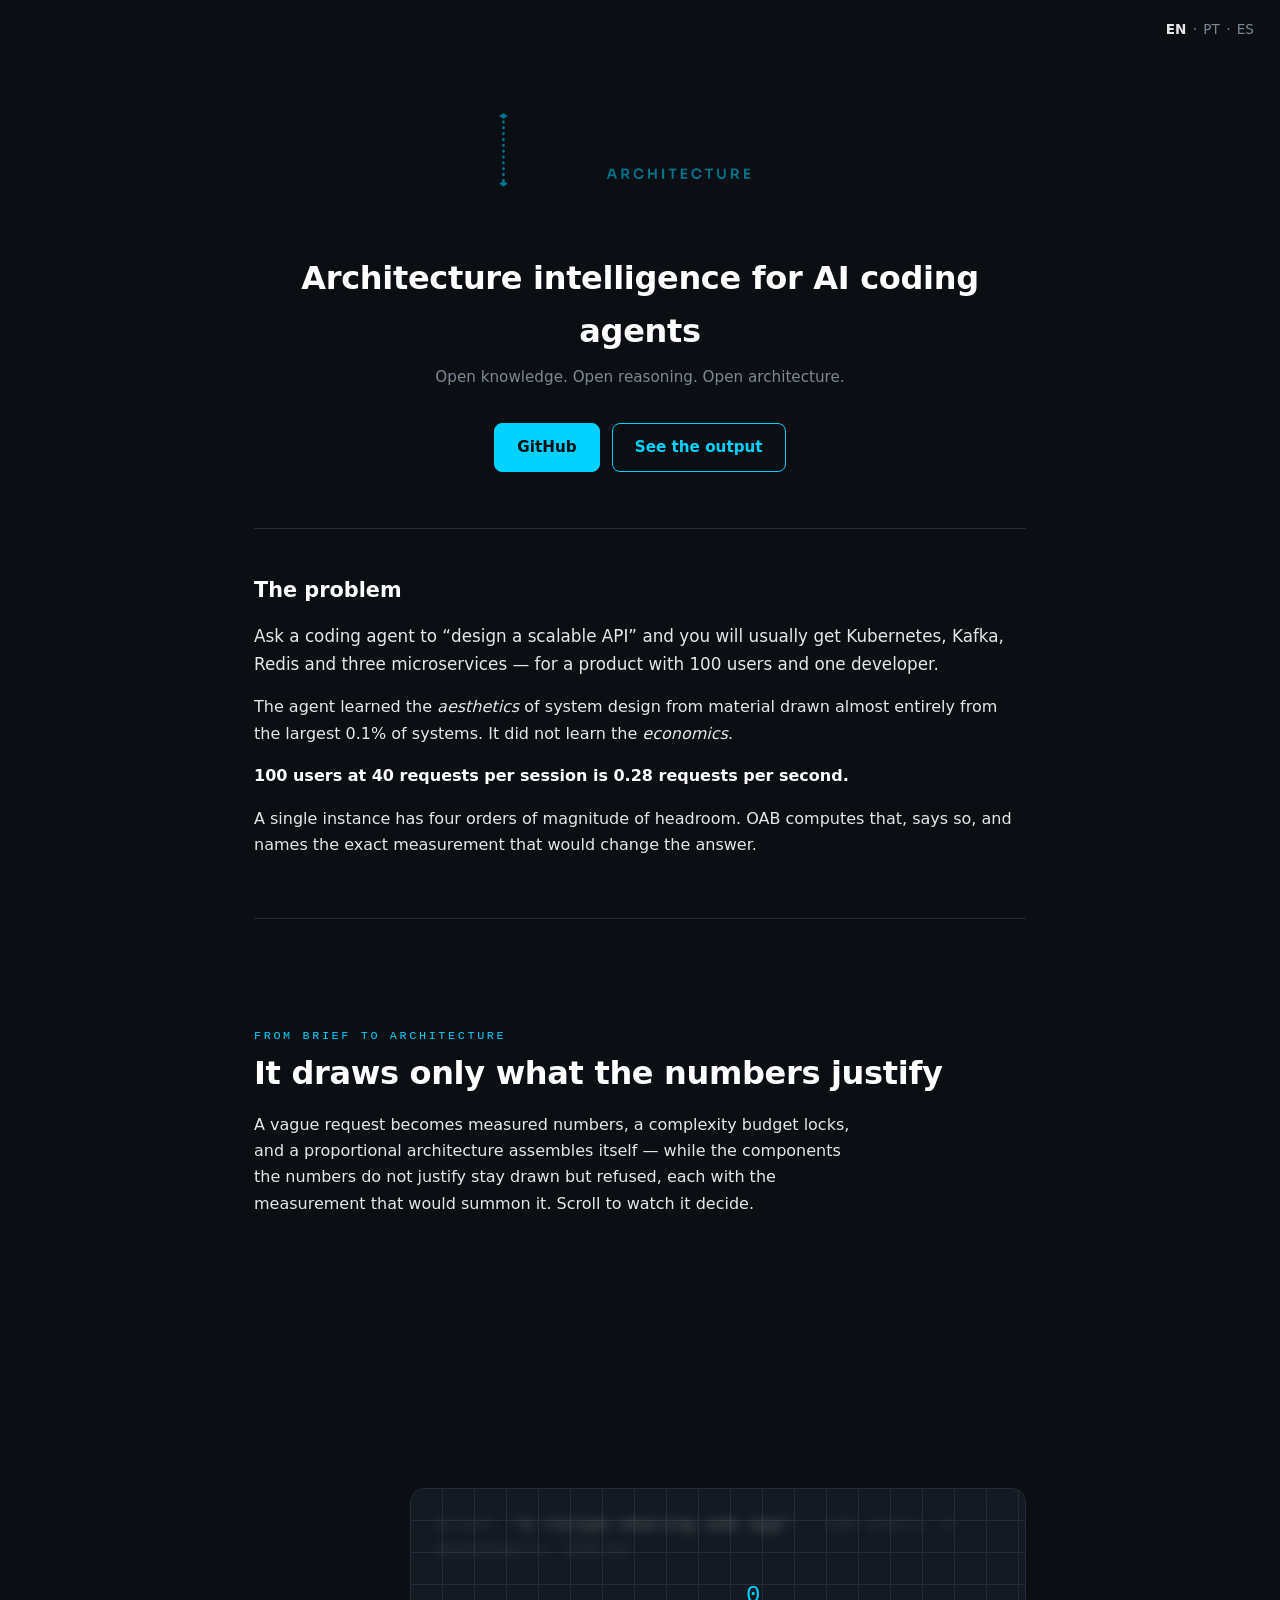
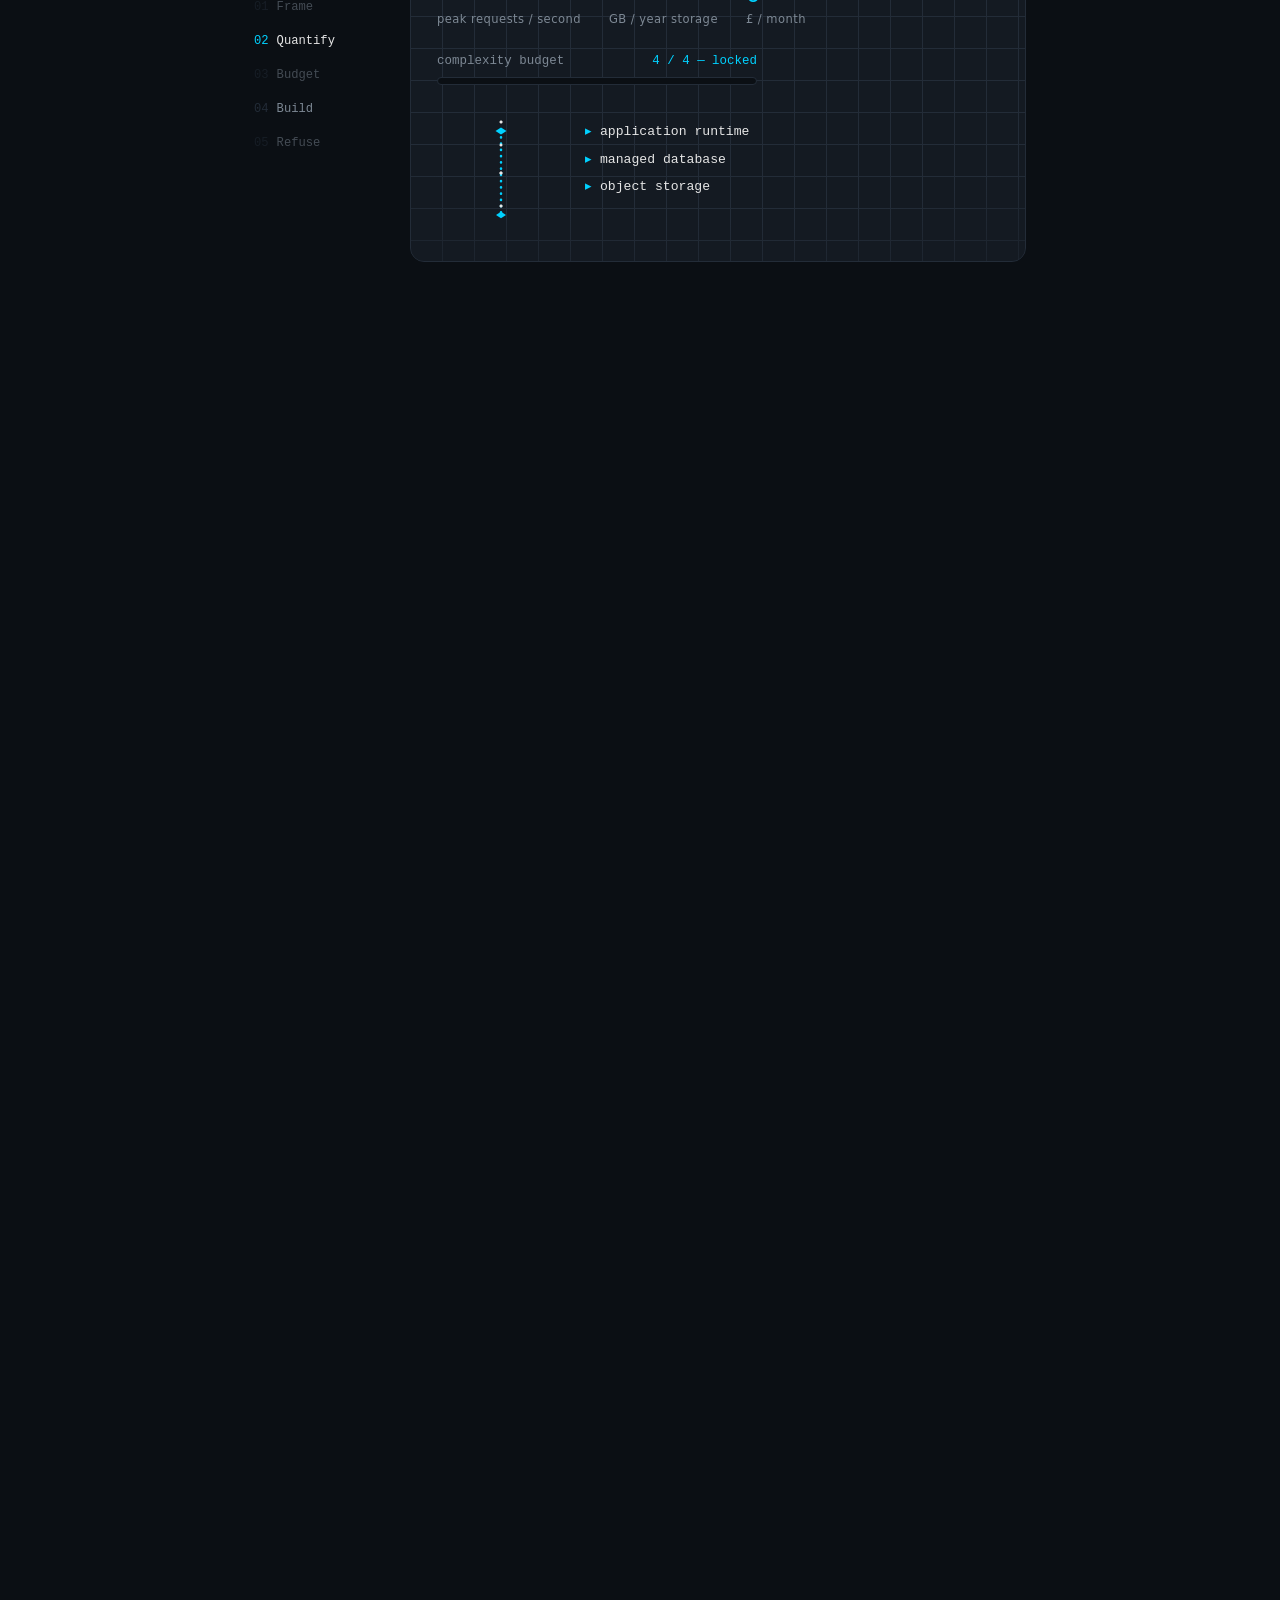
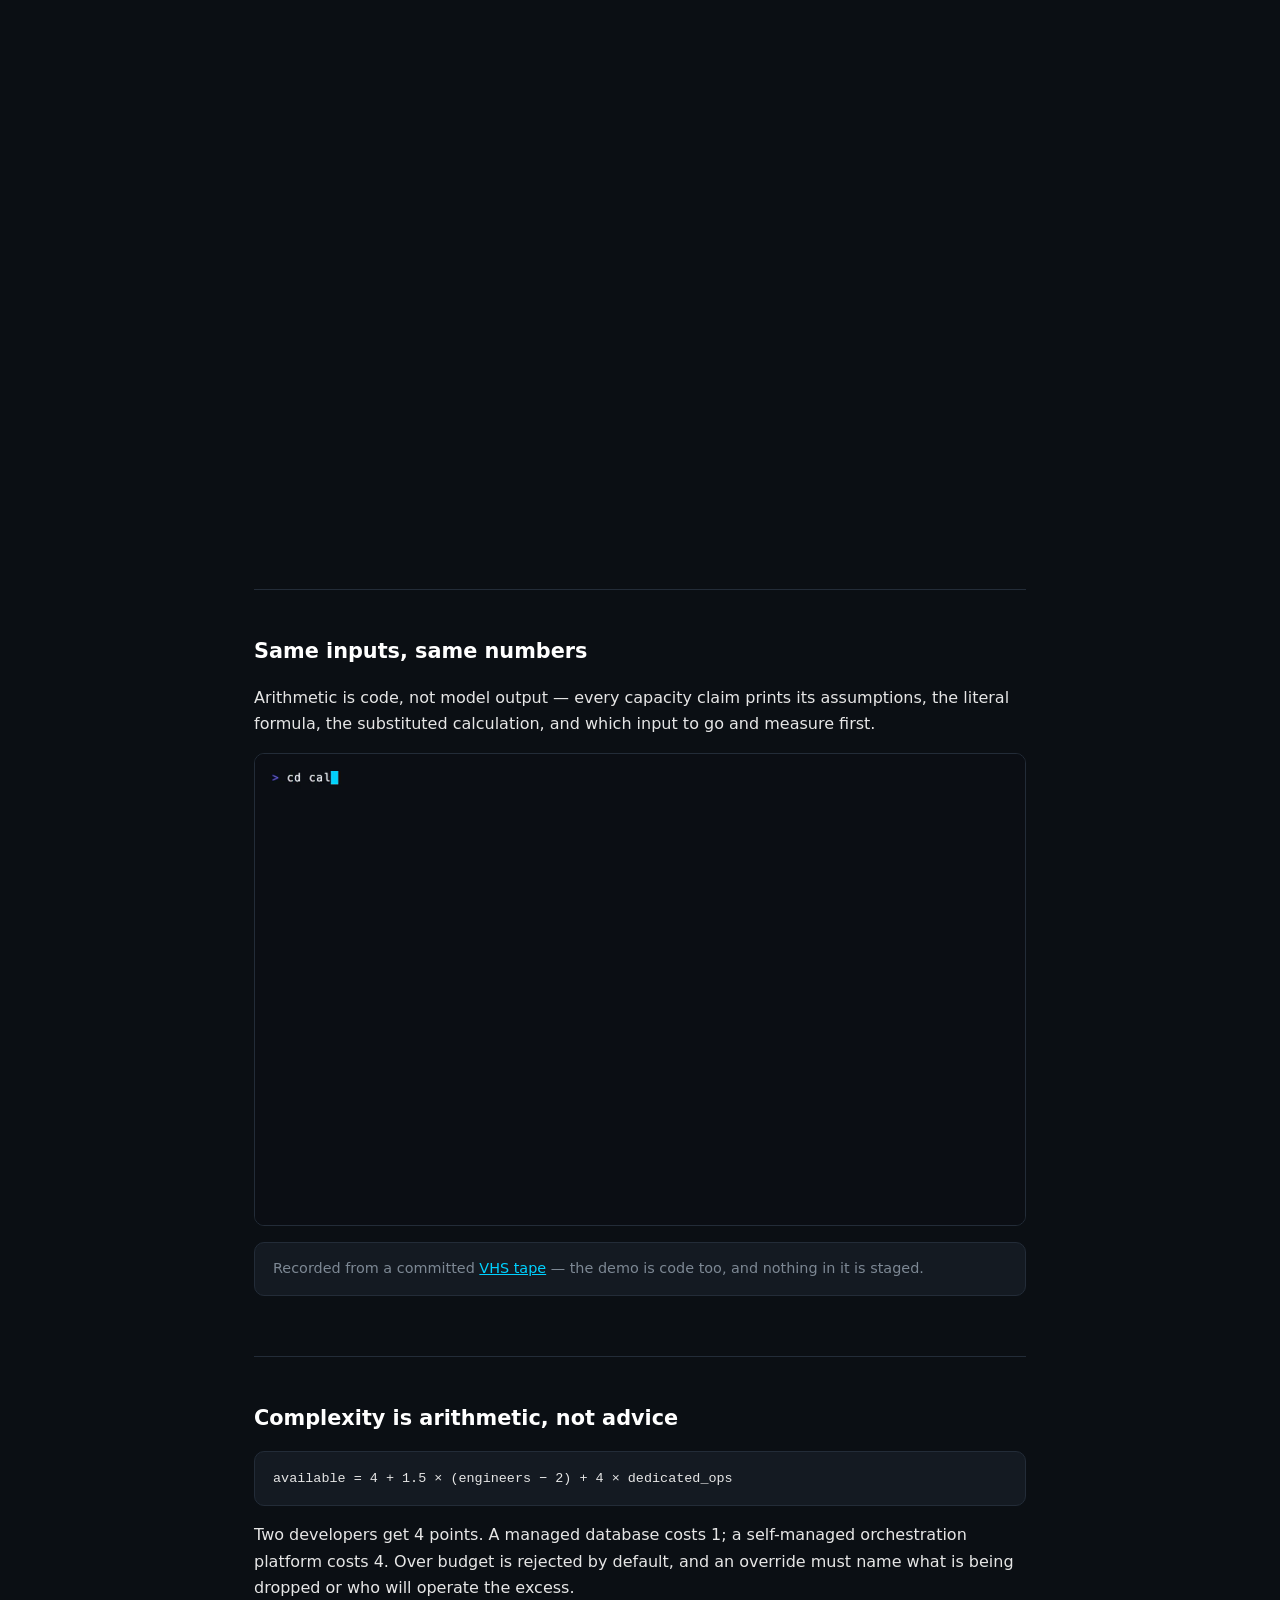
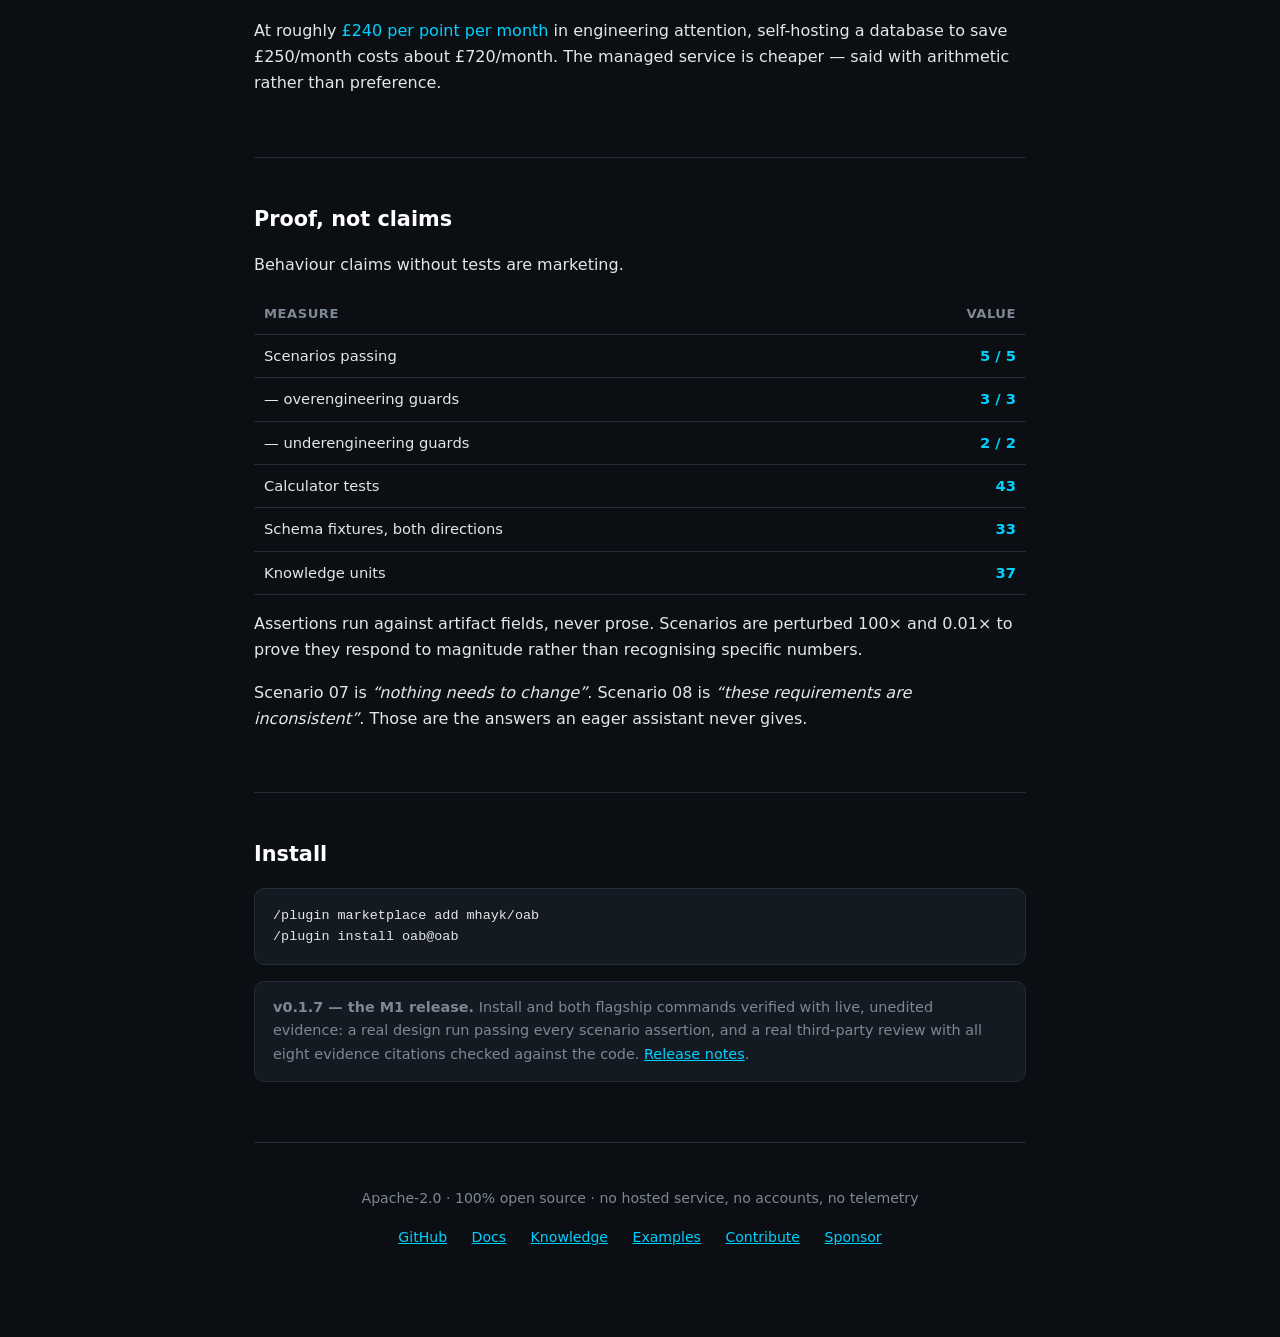
==== website/index.html @ 96052f15 "site: fix the blueprint scene composition, seen in a real browser Finally drove the actual Chrome (r" ====
<!doctype html>
<html lang="en" data-theme="dark">
<head>
<meta charset="utf-8">
<meta name="viewport" content="width=device-width, initial-scale=1">
<title>OAB — Open Architecture Brain</title>
<meta name="description" content="Open-source architecture intelligence for AI coding agents. Capacity planning, proportional system design, architecture review, and ADRs with measurable revisit triggers.">
<meta property="og:title" content="OAB — Open Architecture Brain">
<meta property="og:description" content="Architecture intelligence for AI coding agents.">
<meta property="og:image" content="https://oab.run/oab-social-card.png">
<meta property="og:url" content="https://oab.run">
<meta name="twitter:card" content="summary_large_image">
<meta property="og:locale" content="en_GB">
<link rel="canonical" href="https://oab.run/">
<link rel="alternate" hreflang="en" href="https://oab.run/">
<link rel="alternate" hreflang="pt-BR" href="https://oab.run/pt/">
<link rel="alternate" hreflang="es" href="https://oab.run/es/">
<link rel="alternate" hreflang="x-default" href="https://oab.run/">
<link rel="icon" href="oab-icon.png">
<link rel="stylesheet" href="style.css">
</head>
<body>
<div class="wrap">

<nav class="lang" aria-label="Language"><strong>EN</strong> · <a href="pt/">PT</a> · <a href="es/">ES</a></nav>

<header>
  <picture>
    <source media="(prefers-color-scheme: light)" srcset="oab-logo-on-light.png">
    <img src="oab-logo-on-dark.png" alt="OAB — Open Architecture Brain">
  </picture>
  <h1>Architecture intelligence for AI coding agents</h1>
  <p class="manifesto">Open knowledge. Open reasoning. Open architecture.</p>
  <div class="cta">
    <a class="btn solid" href="https://github.com/mhayk/oab">GitHub</a>
    <a class="btn" href="https://github.com/mhayk/oab/tree/main/examples">See the output</a>
  </div>
</header>

<section>
  <h2>The problem</h2>
  <p class="lead">Ask a coding agent to “design a scalable API” and you will usually get Kubernetes,
  Kafka, Redis and three microservices — for a product with 100&nbsp;users and one developer.</p>
  <p>The agent learned the <em>aesthetics</em> of system design from material drawn almost entirely
  from the largest 0.1% of systems. It did not learn the <em>economics</em>.</p>
  <p class="big">100 users at 40 requests per session is 0.28 requests per second.</p>
  <p>A single instance has four orders of magnitude of headroom. OAB computes that, says so, and
  names the exact measurement that would change the answer.</p>
</section>

<section class="blueprint" data-blueprint aria-label="How OAB turns a brief into a proportional design">
  <div class="bp-intro">
    <p class="bp-eyebrow">From brief to architecture</p>
    <h2>It draws only what the numbers justify</h2>
    <p>A vague request becomes measured numbers, a complexity budget locks, and a proportional
    architecture assembles itself — while the components the numbers do not justify stay drawn but
    refused, each with the measurement that would summon it. Scroll to watch it decide.</p>
  </div>

  <div class="bp-track">
    <div class="bp-stage">

      <ol class="bp-steps" aria-hidden="true">
        <li class="bp-step"><span class="bp-step-n">01</span> Frame</li>
        <li class="bp-step"><span class="bp-step-n">02</span> Quantify</li>
        <li class="bp-step"><span class="bp-step-n">03</span> Budget</li>
        <li class="bp-step"><span class="bp-step-n">04</span> Build</li>
        <li class="bp-step"><span class="bp-step-n">05</span> Refuse</li>
      </ol>

      <div class="bp-scene">
        <p class="bp-brief">brief: <b>“a recipe-sharing web app”</b> — 100 users, 2 developers, £50/mo</p>

        <div class="bp-metrics">
          <div class="bp-metric-row">
            <span class="bp-metric" data-to="0.28" data-dp="2" data-suffix="">0.28</span>
            <span class="bp-metric-label">peak requests / second</span>
          </div>
          <div class="bp-metric-row">
            <span class="bp-metric" data-to="0.66" data-dp="2" data-suffix="">0.66</span>
            <span class="bp-metric-label">GB / year storage</span>
          </div>
          <div class="bp-metric-row">
            <span class="bp-metric" data-to="27" data-dp="0" data-suffix="">27</span>
            <span class="bp-metric-label">£ / month</span>
          </div>
        </div>

        <div class="bp-gate">
          <div class="bp-gate-head"><span>complexity budget</span><span class="bp-gate-value">4 / 4 — locked</span></div>
          <div class="bp-gate-bar"><div class="bp-gate-fill"></div></div>
        </div>

        <div class="bp-build">
          <svg class="bp-cube" viewBox="0 0 256 256" role="img" aria-label="The proportional architecture, as an isometric cube">
            <path data-axis d="M128 44 L128 212"/>
            <g>
              <path data-draw d="M128 26 L190 44 L128 62 L66 44 Z"/>
              <path data-draw d="M128 72 L176.5 100 L176.5 156 L128 184 L79.5 156 L79.5 100 Z"/>
              <path data-draw d="M128 128 L79.5 100"/>
              <path data-draw d="M128 128 L176.5 100"/>
              <path data-draw d="M128 194 L190 212 L128 230 L66 212 Z"/>
            </g>
            <path data-accent d="M128 37 L139 44 L128 51 L117 44 Z"/>
            <path data-accent d="M128 205 L139 212 L128 219 L117 212 Z"/>
          </svg>
          <ul class="bp-built">
            <li><span class="bp-tick">▸</span> application runtime</li>
            <li><span class="bp-tick">▸</span> managed database</li>
            <li><span class="bp-tick">▸</span> object storage</li>
            <li><span class="bp-tick">▸</span> CDN</li>
          </ul>
        </div>

        <div class="bp-rejects">
          <p class="bp-rejects-head">refused — and when to revisit</p>
          <ul class="bp-rejects">
            <li class="bp-reject"><span class="bp-x">✕</span> <span class="bp-kind">cache</span>
              <span class="bp-trigger">revisit at <em>10 req/s on one key</em></span></li>
            <li class="bp-reject"><span class="bp-x">✕</span> <span class="bp-kind">event stream</span>
              <span class="bp-trigger">revisit at <em>500 events/s</em></span></li>
            <li class="bp-reject"><span class="bp-x">✕</span> <span class="bp-kind">orchestration platform</span>
              <span class="bp-trigger">revisit at <em>&gt;4 services + a dedicated ops engineer</em></span></li>
          </ul>
        </div>
        <p class="bp-caption"><b>This is proportional architecture:</b> four components the numbers
        justify, three refused with the threshold that would change the answer — the part a generic
        assistant never produces.</p>
      </div>

    </div>
  </div>
</section>

<section>
  <h2>Same inputs, same numbers</h2>
  <p>Arithmetic is code, not model output — every capacity claim prints its assumptions, the
  literal formula, the substituted calculation, and which input to go and measure first.</p>
  <video autoplay loop muted playsinline
         style="width:100%;border:1px solid var(--line);border-radius:10px;display:block;margin:0 0 16px"
         aria-label="OAB capacity calculator producing the full envelope">
    <source src="calculator.webm" type="video/webm">
  </video>
  <p class="note">Recorded from a committed <a href="https://github.com/mhayk/oab/tree/main/demo">VHS tape</a> —
  the demo is code too, and nothing in it is staged.</p>
</section>

<section>
  <h2>Complexity is arithmetic, not advice</h2>
  <pre><code>available = 4 + 1.5 × (engineers − 2) + 4 × dedicated_ops</code></pre>
  <p>Two developers get 4 points. A managed database costs 1; a self-managed orchestration platform
  costs 4. Over budget is rejected by default, and an override must name what is being dropped or
  who will operate the excess.</p>
  <p>At roughly <span class="accent">£240 per point per month</span> in engineering attention,
  self-hosting a database to save £250/month costs about £720/month. The managed service is
  cheaper — said with arithmetic rather than preference.</p>
</section>

<section>
  <h2>Proof, not claims</h2>
  <p>Behaviour claims without tests are marketing.</p>
  <table>
    <tr><th>Measure</th><th style="text-align:right">Value</th></tr>
    <tr><td>Scenarios passing</td><td class="n">5 / 5</td></tr>
    <tr><td>— overengineering guards</td><td class="n">3 / 3</td></tr>
    <tr><td>— underengineering guards</td><td class="n">2 / 2</td></tr>
    <tr><td>Calculator tests</td><td class="n">43</td></tr>
    <tr><td>Schema fixtures, both directions</td><td class="n">33</td></tr>
    <tr><td>Knowledge units</td><td class="n">37</td></tr>
  </table>
  <p>Assertions run against artifact fields, never prose. Scenarios are perturbed 100× and 0.01× to
  prove they respond to magnitude rather than recognising specific numbers.</p>
  <p>Scenario 07 is <em>“nothing needs to change”</em>. Scenario 08 is <em>“these requirements are
  inconsistent”</em>. Those are the answers an eager assistant never gives.</p>
</section>

<section>
  <h2>Install</h2>
  <pre><code>/plugin marketplace add mhayk/oab
/plugin install oab@oab</code></pre>
  <p class="note"><strong>v0.1.7 — the M1 release.</strong> Install and both flagship commands
  verified with live, unedited evidence: a real design run passing every scenario assertion, and a
  real third-party review with all eight evidence citations checked against the code.
  <a href="https://github.com/mhayk/oab/releases/tag/v0.1.7">Release notes</a>.</p>
</section>

<footer>
  <p>Apache-2.0 · 100% open source · no hosted service, no accounts, no telemetry</p>
  <p>
    <a href="https://github.com/mhayk/oab">GitHub</a>
    <a href="https://github.com/mhayk/oab/tree/main/docs">Docs</a>
    <a href="https://github.com/mhayk/oab/tree/main/knowledge">Knowledge</a>
    <a href="https://github.com/mhayk/oab/tree/main/examples">Examples</a>
    <a href="https://github.com/mhayk/oab/blob/main/CONTRIBUTING.md">Contribute</a>
    <a href="https://github.com/sponsors/mhayk">Sponsor</a>
  </p>
</footer>

</div>
<script src="vendor/gsap.min.js"></script>
<script src="vendor/ScrollTrigger.min.js"></script>
<script src="oab-blueprint.js"></script>
</body>
</html>
---- website/style.css ----
/* Single-page site, no build step, no external requests. Fonts are the system stack until
     Sora and Inter are self-hosted as WOFF2 — the site must not call an external service. */
  :root{--bg:#0B0F14;--raised:#141A22;--fg:#E6E6E6;--bright:#FFF;--accent:#00D1FF;--muted:#7d8894;--line:#232c38}
  @media (prefers-color-scheme: light){:root:not([data-theme=dark]){--bg:#fff;--raised:#f5f6f8;--fg:#1b2430;--bright:#0B0F14;--accent:#00758F;--muted:#5a6674;--line:#e2e6ea}}
  *{box-sizing:border-box}
  body{margin:0;background:var(--bg);color:var(--fg);font:16px/1.65 ui-sans-serif,system-ui,-apple-system,"Segoe UI",Roboto,sans-serif;-webkit-font-smoothing:antialiased}
  .wrap{max-width:820px;margin:0 auto;padding:0 24px}
  header{padding:88px 0 56px;text-align:center}
  header img{width:min(380px,88%);height:auto}
  h1{font-size:clamp(1.5rem,4vw,2rem);color:var(--bright);margin:32px 0 8px;font-weight:600;letter-spacing:-.01em}
  .manifesto{color:var(--muted);font-size:.95rem;margin:0 0 32px}
  .accent{color:var(--accent)}
  .cta{display:inline-flex;gap:12px;flex-wrap:wrap;justify-content:center}
  .btn{display:inline-block;padding:11px 22px;border-radius:8px;text-decoration:none;font-weight:600;font-size:.95rem;border:1px solid var(--accent);color:var(--accent);transition:.15s}
  .btn:hover{background:var(--accent);color:var(--bg)}
  .btn.solid{background:var(--accent);color:var(--bg)}
  .btn.solid:hover{filter:brightness(1.12)}
  section{padding:44px 0;border-top:1px solid var(--line)}
  h2{font-size:1.3rem;color:var(--bright);margin:0 0 16px;font-weight:600}
  p{margin:0 0 16px}
  pre{background:var(--raised);border:1px solid var(--line);border-radius:10px;padding:16px 18px;overflow-x:auto;font-size:.84rem;line-height:1.6;margin:0 0 16px}
  code{font-family:ui-monospace,SFMono-Regular,Menlo,monospace}
  .lead{font-size:1.05rem}
  .big{color:var(--bright);font-weight:600}
  table{width:100%;border-collapse:collapse;font-size:.92rem;margin:0 0 16px}
  th,td{text-align:left;padding:9px 10px;border-bottom:1px solid var(--line)}
  th{color:var(--muted);font-weight:600;font-size:.82rem;text-transform:uppercase;letter-spacing:.04em}
  td.n{text-align:right;color:var(--accent);font-weight:600;font-variant-numeric:tabular-nums}
  blockquote{margin:0 0 16px;padding:12px 18px;border-left:3px solid var(--accent);background:var(--raised);border-radius:0 8px 8px 0;font-size:.93rem}
  .note{background:var(--raised);border:1px solid var(--line);border-radius:10px;padding:14px 18px;font-size:.9rem;color:var(--muted)}
  footer{padding:44px 0 72px;border-top:1px solid var(--line);color:var(--muted);font-size:.88rem;text-align:center}
  a{color:var(--accent)}
  footer a{margin:0 10px;display:inline-block}
  .lang{position:absolute;top:18px;right:24px;font-size:.85rem;color:var(--muted);z-index:2}
  .lang a{color:var(--muted);text-decoration:none;margin:0 2px}
  .lang a:hover{color:var(--accent)}
  .lang strong{color:var(--fg);font-weight:600;margin:0 2px}

/* ── The blueprint that assembles itself ─────────────────────────────────────────────────────
   Scroll-scrubbed explainer. All rules namespaced under .blueprint / .bp-* so section padding
   never collides with the base .wrap sections. The tall .blueprint provides scroll distance; the
   inner .bp-stage is pinned with position:sticky; oab-blueprint.js scrubs the timeline. */

.blueprint { position: relative; border-top: 1px solid var(--line); }
.bp-intro { padding: 64px 0 8px; }
.bp-eyebrow {
  font-family: ui-monospace, SFMono-Regular, Menlo, monospace;
  font-size: .74rem; letter-spacing: .22em; text-transform: uppercase;
  color: var(--accent); margin: 0 0 12px;
}
.bp-intro h2 { font-size: clamp(1.4rem, 3.5vw, 2rem); color: var(--bright); margin: 0 0 12px; font-weight: 600; letter-spacing: -.01em; }
.bp-intro p { max-width: 60ch; margin: 0; }

/* scroll track: tall enough to scrub the whole timeline */
/* height comes from JS (.is-live) so no-JS and reduced-motion users get a compact section with
   no dead scroll gap; only the live scrubbed version reserves the tall track. */
.bp-track.is-live { min-height: 280vh; }
@media (max-width: 720px) { .bp-track.is-live { min-height: 220vh; } }

.bp-stage {
  display: grid; grid-template-columns: 132px minmax(0, 1fr); gap: 24px; align-items: start;
  padding: 20px 0;
}
/* Only the live scrubbed version pins and reserves a viewport; no-JS and reduced-motion get a
   compact static section with no dead space (the min-height:100vh was the gap). */
.is-live .bp-stage { position: sticky; top: 0; min-height: 100vh; align-items: center; align-content: center; }
/* Keep the pinned scene inside the viewport: at 768px tall in an 860px window it nearly touched
   both edges, which reads as cramped and can clip on shorter laptops. */
.is-live .bp-scene { max-height: calc(100vh - 72px); overflow: hidden; align-self: center; }
@media (max-width: 720px) {
  .bp-stage { grid-template-columns: 1fr; gap: 20px; }
  .is-live .bp-stage { min-height: 100svh; align-content: center; }
}

/* the phase rail — numbered because the pipeline genuinely is a sequence */
.bp-steps { list-style: none; margin: 0; padding: 0; display: flex; flex-direction: column; gap: 14px; }
@media (max-width: 720px) { .bp-steps { flex-direction: row; flex-wrap: wrap; gap: 10px; } }
.bp-step {
  font-family: ui-monospace, SFMono-Regular, Menlo, monospace;
  font-size: .76rem; color: var(--muted); display: flex; gap: 8px; align-items: baseline;
  opacity: .5; transition: opacity .3s, color .3s;
}
.bp-step .bp-step-n { color: var(--line); font-variant-numeric: tabular-nums; transition: color .3s; }
.bp-step.is-active { opacity: 1; color: var(--fg); }
.bp-step.is-active .bp-step-n { color: var(--accent); }

/* the scene */
.bp-scene {
  position: relative; background: var(--raised); border: 1px solid var(--line); border-radius: 14px;
  padding: 24px 26px;
  background-image:
    linear-gradient(var(--line) 1px, transparent 1px),
    linear-gradient(90deg, var(--line) 1px, transparent 1px);
  background-size: 32px 32px; background-position: -1px -1px;
  overflow: hidden;
}
.bp-scene::before { /* fade the grid at the edges so it reads as a drawing surface, not a table */
  content: ""; position: absolute; inset: 0; pointer-events: none;
  background: radial-gradient(120% 90% at 50% 40%, transparent 55%, var(--raised) 100%);
}
.bp-scene > * { position: relative; }

.bp-brief {
  font-family: ui-monospace, SFMono-Regular, Menlo, monospace;
  color: var(--muted); font-size: .95rem; margin: 0 0 20px;
}
.bp-brief b { color: var(--fg); font-weight: 600; }

.bp-metrics { display: flex; flex-wrap: wrap; gap: 10px 28px; margin: 0 0 22px; }
.bp-metric-row { display: flex; flex-direction: column; }
.bp-metric {
  font-family: ui-monospace, SFMono-Regular, Menlo, monospace;
  font-size: 1.5rem; color: var(--accent); font-variant-numeric: tabular-nums; line-height: 1.1;
}
.bp-metric-label { font-size: .72rem; color: var(--muted); letter-spacing: .04em; }

/* complexity gate */
.bp-gate { margin: 0 0 24px; max-width: 320px; }
.bp-gate-head { display: flex; justify-content: space-between; font-family: ui-monospace, monospace; font-size: .78rem; color: var(--muted); margin: 0 0 6px; }
.bp-gate-value.is-locked { color: var(--accent); }
.bp-gate-bar { height: 8px; border-radius: 4px; background: var(--bg); border: 1px solid var(--line); overflow: hidden; }
.bp-gate-fill { height: 100%; width: 100%; background: linear-gradient(90deg, var(--accent), var(--brightCyan, #2AE7F3)); }

/* cube + built components, side by side */
.bp-build { display: grid; grid-template-columns: auto 1fr; gap: 20px; align-items: center; }
@media (max-width: 520px) { .bp-build { grid-template-columns: 1fr; } }
.bp-cube { width: 128px; height: 128px; display: block; }
.bp-cube [data-draw] { fill: none; stroke: var(--fg); stroke-width: 6; stroke-linejoin: round; stroke-linecap: round; }
.bp-cube [data-axis] { fill: none; stroke: var(--accent); stroke-width: 5; stroke-linecap: round; stroke-dasharray: 0.5 12; }
.bp-cube [data-accent] { fill: var(--accent); }

.bp-built, .bp-rejects { list-style: none; margin: 0; padding: 0; }
.bp-built li, .bp-reject {
  font-family: ui-monospace, SFMono-Regular, Menlo, monospace; font-size: .82rem;
  padding: 3px 0; display: flex; gap: 8px; align-items: baseline;
}
.bp-built li { color: var(--fg); }
.bp-built .bp-tick { color: var(--accent); }

/* refused components */
.bp-rejects { margin-top: 18px; border-top: 1px dashed var(--line); padding-top: 14px; }
/* The rejected block and the caption only arrive at the end. Under .is-live they start with no
   height at all — GSAP animates height from 0 to auto when the refuse phase begins — so the box
   is sized by what is VISIBLE, not by its final content. Without this the scene reserves its full
   height from the first frame and reads as a mostly empty panel for two thirds of the scroll. */
.is-live .bp-rejects, .is-live .bp-caption { overflow: hidden; }
.bp-rejects-head { font-family: ui-monospace, monospace; font-size: .72rem; letter-spacing: .1em; text-transform: uppercase; color: var(--muted); margin: 0 0 10px; }
.bp-reject { color: var(--muted); flex-wrap: wrap; }
.bp-reject .bp-x { color: var(--muted); opacity: .7; }
.bp-reject .bp-kind { color: var(--fg); text-decoration: line-through; text-decoration-color: var(--muted); }
.bp-reject .bp-trigger { flex-basis: 100%; padding-left: 22px; color: var(--muted); font-size: .74rem; opacity: .85; }
.bp-reject .bp-trigger em { color: var(--accent); font-style: normal; }

.bp-caption { margin: 18px 0 0; color: var(--fg); font-size: .95rem; max-width: 62ch; }
.bp-caption b { color: var(--bright); }

/* reduced motion needs no special rule: oab-blueprint.js returns before adding .is-live, so the
   section stays in its compact composed state and never pins. */
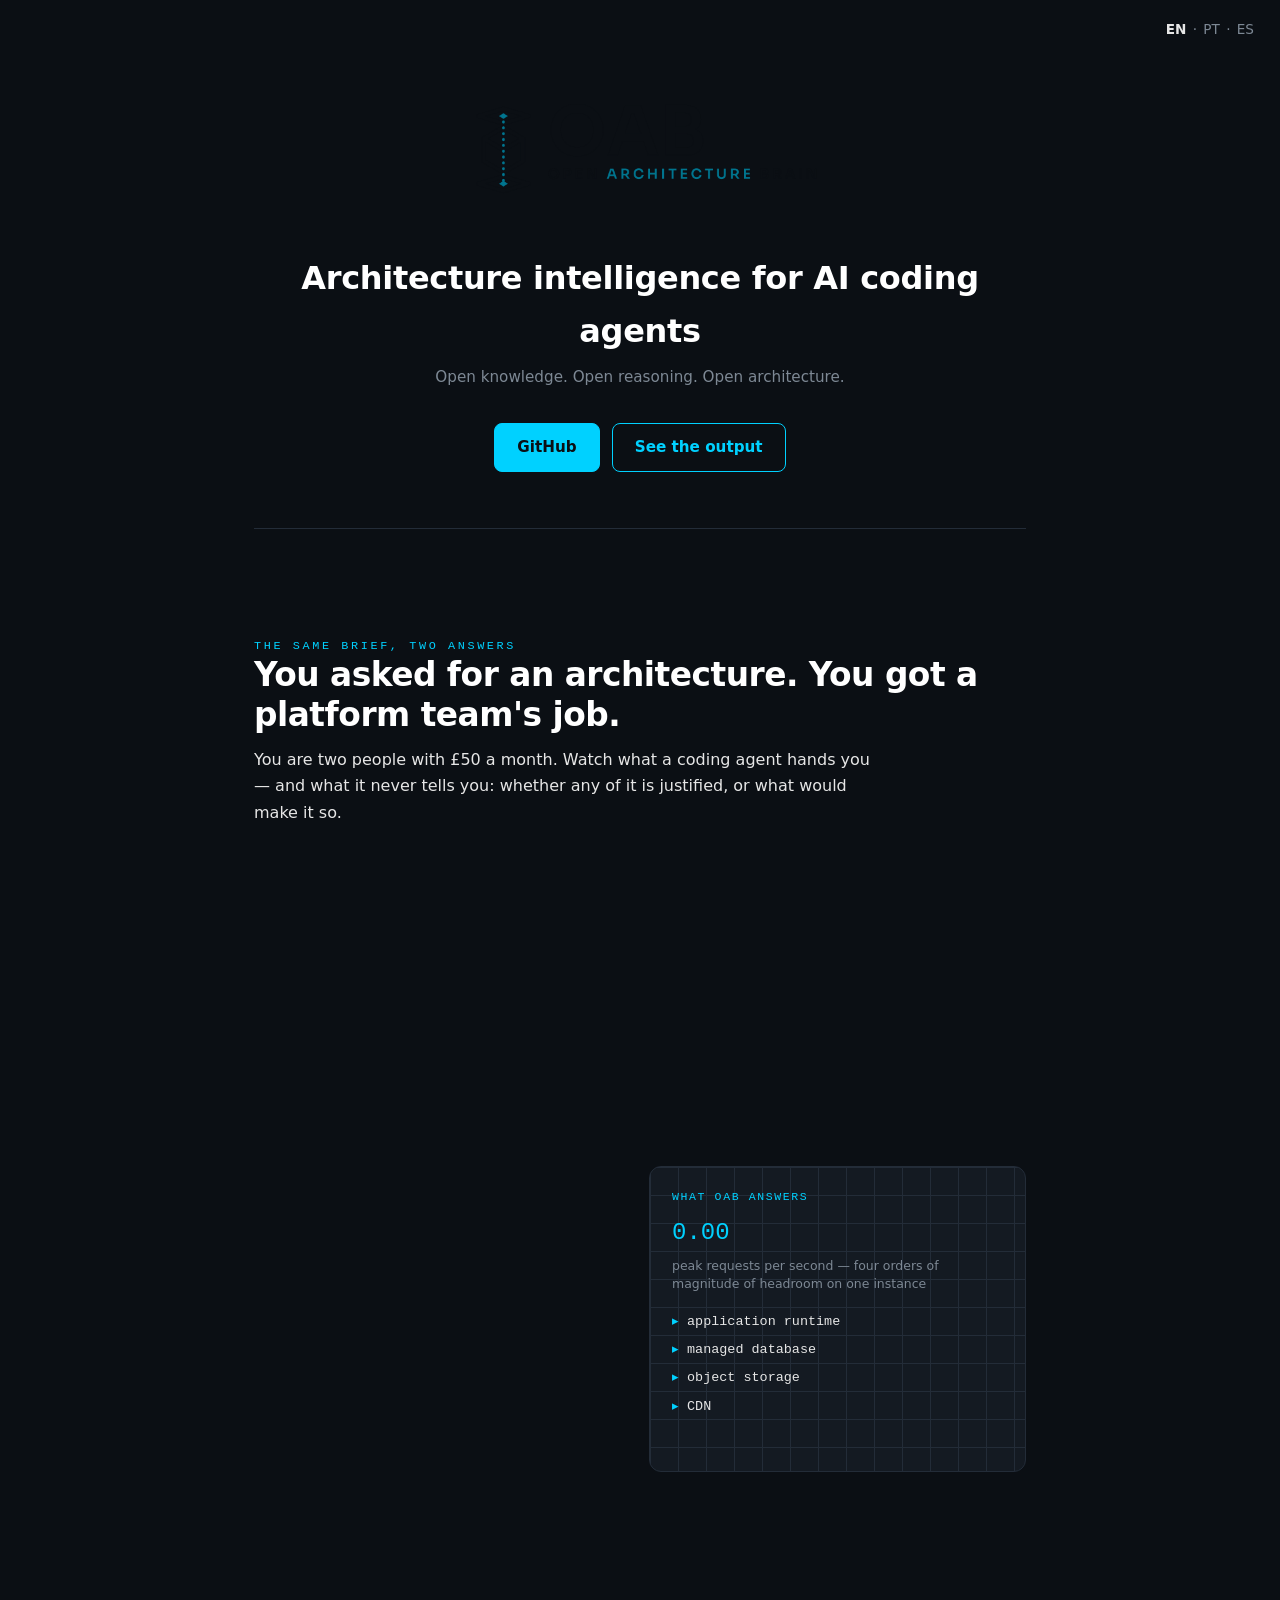
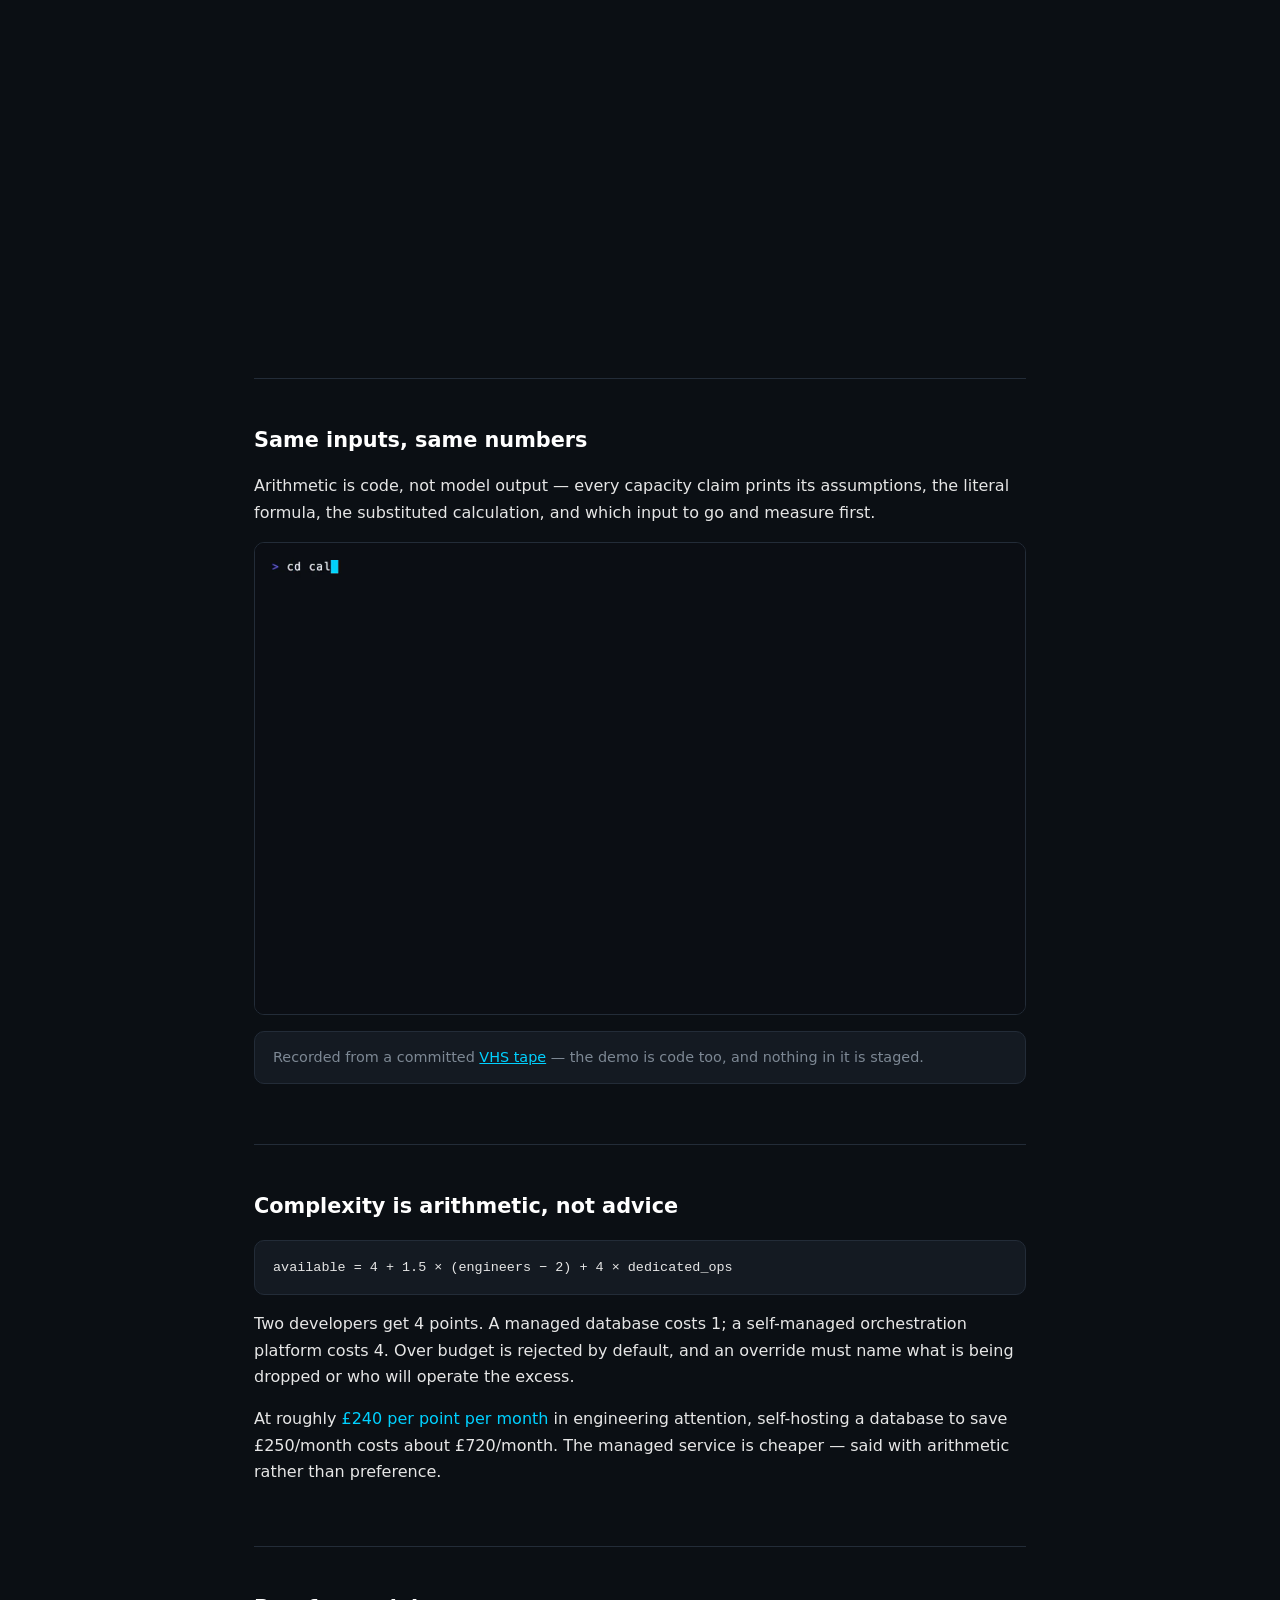
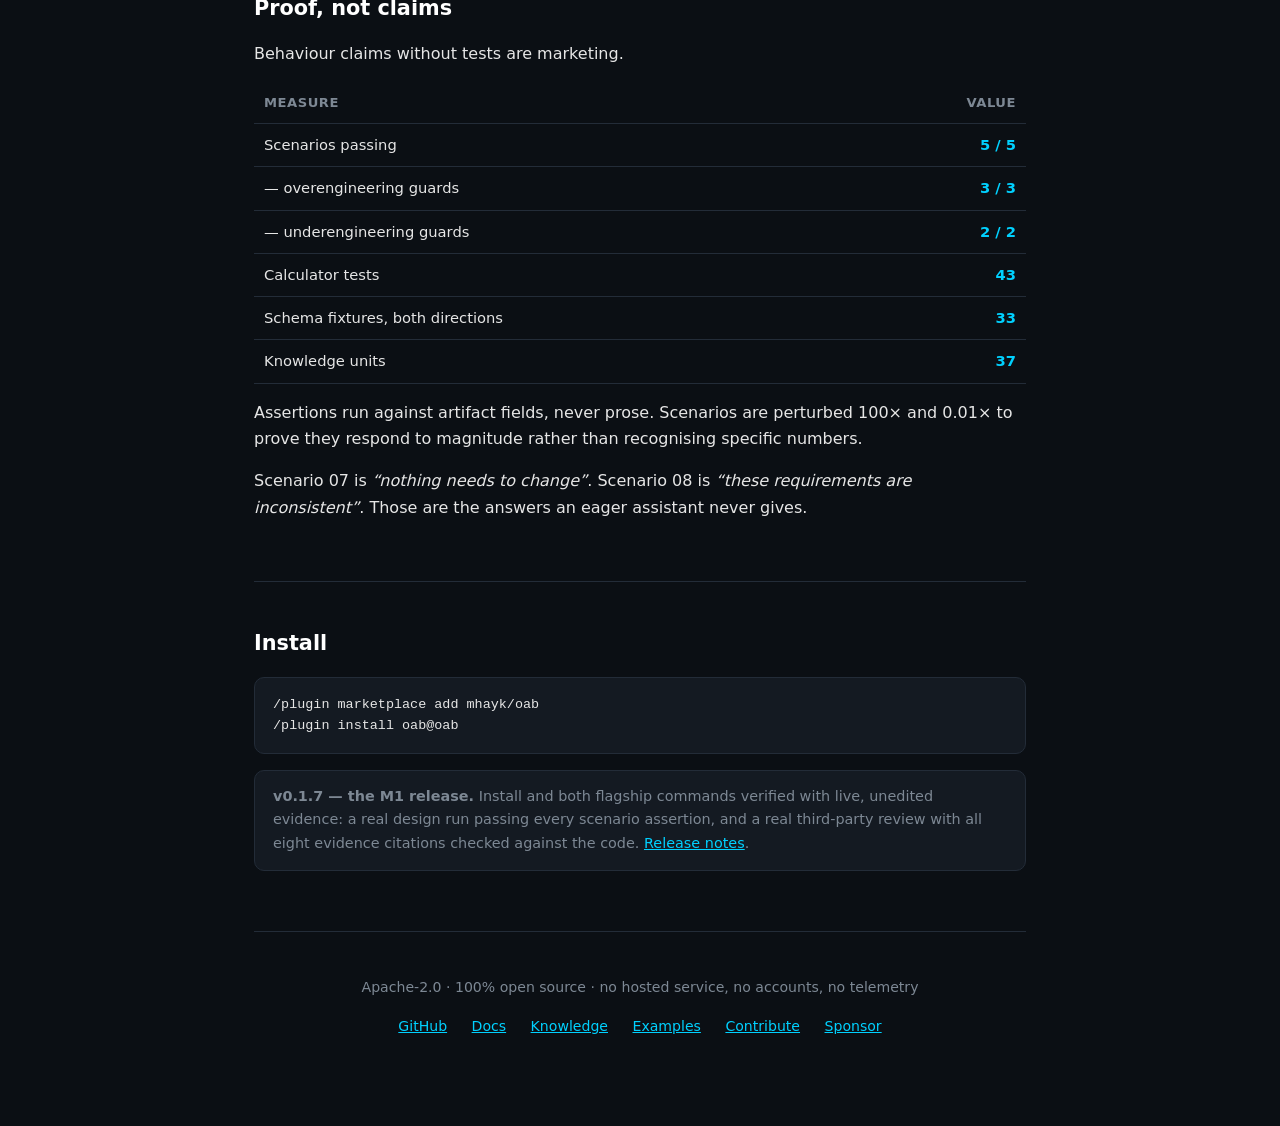
==== commit 1c1f83a2: "site: lead with the pain, not the mechanism The page showed HOW OAB works and never WHY it should ex" ====
--- a/website/index.html
+++ b/website/index.html
@@ -37,96 +37,89 @@
   </div>
 </header>
 
-<section>
-  <h2>The problem</h2>
-  <p class="lead">Ask a coding agent to “design a scalable API” and you will usually get Kubernetes,
-  Kafka, Redis and three microservices — for a product with 100&nbsp;users and one developer.</p>
-  <p>The agent learned the <em>aesthetics</em> of system design from material drawn almost entirely
-  from the largest 0.1% of systems. It did not learn the <em>economics</em>.</p>
-  <p class="big">100 users at 40 requests per session is 0.28 requests per second.</p>
-  <p>A single instance has four orders of magnitude of headroom. OAB computes that, says so, and
-  names the exact measurement that would change the answer.</p>
-</section>
-
-<section class="blueprint" data-blueprint aria-label="How OAB turns a brief into a proportional design">
+<section class="blueprint" data-blueprint aria-label="The same brief, two answers">
   <div class="bp-intro">
-    <p class="bp-eyebrow">From brief to architecture</p>
-    <h2>It draws only what the numbers justify</h2>
-    <p>A vague request becomes measured numbers, a complexity budget locks, and a proportional
-    architecture assembles itself — while the components the numbers do not justify stay drawn but
-    refused, each with the measurement that would summon it. Scroll to watch it decide.</p>
+    <p class="bp-eyebrow">The same brief, two answers</p>
+    <h2>You asked for an architecture. You got a platform team's job.</h2>
+    <p>You are two people with £50 a month. Watch what a coding agent hands you — and what it
+    never tells you: whether any of it is justified, or what would make it so.</p>
   </div>
 
   <div class="bp-track">
     <div class="bp-stage">
 
-      <ol class="bp-steps" aria-hidden="true">
-        <li class="bp-step"><span class="bp-step-n">01</span> Frame</li>
-        <li class="bp-step"><span class="bp-step-n">02</span> Quantify</li>
-        <li class="bp-step"><span class="bp-step-n">03</span> Budget</li>
-        <li class="bp-step"><span class="bp-step-n">04</span> Build</li>
-        <li class="bp-step"><span class="bp-step-n">05</span> Refuse</li>
-      </ol>
+      <p class="bp-brief"><span class="bp-brief-label">the brief</span>
+      <b>“design the architecture for my recipe-sharing app”</b><br>
+      <span class="bp-brief-meta">100 users · 2 developers · £50/month · no availability target</span></p>
 
-      <div class="bp-scene">
-        <p class="bp-brief">brief: <b>“a recipe-sharing web app”</b> — 100 users, 2 developers, £50/mo</p>
+      <div class="bp-split">
 
-        <div class="bp-metrics">
-          <div class="bp-metric-row">
-            <span class="bp-metric" data-to="0.28" data-dp="2" data-suffix="">0.28</span>
-            <span class="bp-metric-label">peak requests / second</span>
-          </div>
-          <div class="bp-metric-row">
-            <span class="bp-metric" data-to="0.66" data-dp="2" data-suffix="">0.66</span>
-            <span class="bp-metric-label">GB / year storage</span>
-          </div>
-          <div class="bp-metric-row">
-            <span class="bp-metric" data-to="27" data-dp="0" data-suffix="">27</span>
-            <span class="bp-metric-label">£ / month</span>
-          </div>
+        <div class="bp-panel bp-panel-bloat">
+          <p class="bp-panel-head">The usual answer</p>
+          <ul class="bp-stack">
+            <li>Kubernetes cluster</li>
+            <li>Kafka</li>
+            <li>Redis</li>
+            <li>Elasticsearch</li>
+            <li>API gateway</li>
+            <li>3 microservices</li>
+            <li>service mesh</li>
+          </ul>
+          <dl class="bp-meters">
+            <div class="bp-meter">
+              <dt>complexity</dt>
+              <dd><span class="bp-count bp-over" data-to="18" data-dp="0">18</span>
+                  <span class="bp-vs">/ 4 your team can carry</span></dd>
+            </div>
+            <div class="bp-meter">
+              <dt>cost</dt>
+              <dd><span class="bp-count bp-over" data-to="2400" data-dp="0" data-prefix="£">£2,400</span>
+                  <span class="bp-vs">/ £50 budget</span></dd>
+            </div>
+          </dl>
+          <p class="bp-punch">Operated by: <b>you two</b>. Nobody said whether you need any of it.</p>
         </div>
 
-        <div class="bp-gate">
-          <div class="bp-gate-head"><span>complexity budget</span><span class="bp-gate-value">4 / 4 — locked</span></div>
-          <div class="bp-gate-bar"><div class="bp-gate-fill"></div></div>
-        </div>
-
-        <div class="bp-build">
-          <svg class="bp-cube" viewBox="0 0 256 256" role="img" aria-label="The proportional architecture, as an isometric cube">
-            <path data-axis d="M128 44 L128 212"/>
-            <g>
-              <path data-draw d="M128 26 L190 44 L128 62 L66 44 Z"/>
-              <path data-draw d="M128 72 L176.5 100 L176.5 156 L128 184 L79.5 156 L79.5 100 Z"/>
-              <path data-draw d="M128 128 L79.5 100"/>
-              <path data-draw d="M128 128 L176.5 100"/>
-              <path data-draw d="M128 194 L190 212 L128 230 L66 212 Z"/>
-            </g>
-            <path data-accent d="M128 37 L139 44 L128 51 L117 44 Z"/>
-            <path data-accent d="M128 205 L139 212 L128 219 L117 212 Z"/>
-          </svg>
+        <div class="bp-panel bp-panel-oab">
+          <p class="bp-panel-head">What OAB answers</p>
+          <p class="bp-fact"><span class="bp-count bp-key" data-to="0.28" data-dp="2">0.28</span>
+          <span class="bp-vs">peak requests per second — four orders of magnitude of headroom on one instance</span></p>
           <ul class="bp-built">
             <li><span class="bp-tick">▸</span> application runtime</li>
             <li><span class="bp-tick">▸</span> managed database</li>
             <li><span class="bp-tick">▸</span> object storage</li>
             <li><span class="bp-tick">▸</span> CDN</li>
           </ul>
+          <dl class="bp-meters">
+            <div class="bp-meter">
+              <dt>complexity</dt>
+              <dd><span class="bp-count bp-ok" data-to="4" data-dp="0">4</span>
+                  <span class="bp-vs">/ 4 — at budget, no headroom</span></dd>
+            </div>
+            <div class="bp-meter">
+              <dt>cost</dt>
+              <dd><span class="bp-count bp-ok" data-to="27" data-dp="0" data-prefix="£">£27</span>
+                  <span class="bp-vs">/ £50 budget</span></dd>
+            </div>
+          </dl>
+          <div class="bp-rejects">
+            <p class="bp-rejects-head">refused — and the measurement that would change it</p>
+            <ul>
+              <li class="bp-reject"><span class="bp-x">✕</span> <span class="bp-kind">Kubernetes</span>
+                <span class="bp-trigger">at <em>&gt;4 services + a dedicated ops engineer</em></span></li>
+              <li class="bp-reject"><span class="bp-x">✕</span> <span class="bp-kind">Kafka</span>
+                <span class="bp-trigger">at <em>500 events/second</em></span></li>
+              <li class="bp-reject"><span class="bp-x">✕</span> <span class="bp-kind">Redis</span>
+                <span class="bp-trigger">at <em>10 req/s on one key</em></span></li>
+            </ul>
+          </div>
         </div>
 
-        <div class="bp-rejects">
-          <p class="bp-rejects-head">refused — and when to revisit</p>
-          <ul class="bp-rejects">
-            <li class="bp-reject"><span class="bp-x">✕</span> <span class="bp-kind">cache</span>
-              <span class="bp-trigger">revisit at <em>10 req/s on one key</em></span></li>
-            <li class="bp-reject"><span class="bp-x">✕</span> <span class="bp-kind">event stream</span>
-              <span class="bp-trigger">revisit at <em>500 events/s</em></span></li>
-            <li class="bp-reject"><span class="bp-x">✕</span> <span class="bp-kind">orchestration platform</span>
-              <span class="bp-trigger">revisit at <em>&gt;4 services + a dedicated ops engineer</em></span></li>
-          </ul>
-        </div>
-        <p class="bp-caption"><b>This is proportional architecture:</b> four components the numbers
-        justify, three refused with the threshold that would change the answer — the part a generic
-        assistant never produces.</p>
       </div>
+
+      <p class="bp-caption"><b>That is the whole difference.</b> Not a shorter list — a list with a
+      reason for every item, and a number that would change the answer. You can disagree with a
+      threshold. You cannot disagree with a vibe.</p>
 
     </div>
   </div>
--- a/website/style.css
+++ b/website/style.css
@@ -36,10 +36,10 @@
   .lang a:hover{color:var(--accent)}
   .lang strong{color:var(--fg);font-weight:600;margin:0 2px}
 
-/* ── The blueprint that assembles itself ─────────────────────────────────────────────────────
-   Scroll-scrubbed explainer. All rules namespaced under .blueprint / .bp-* so section padding
-   never collides with the base .wrap sections. The tall .blueprint provides scroll distance; the
-   inner .bp-stage is pinned with position:sticky; oab-blueprint.js scrubs the timeline. */
+/* ── The same brief, two answers ─────────────────────────────────────────────────────────────
+   The contrast IS the thesis: the left panel is the developer's dread made visible (a stack that
+   piles up, counters going red against a budget nobody checked), the right is the measured answer.
+   Namespaced .bp-* so nothing collides with the base .wrap sections. */
 
 .blueprint { position: relative; border-top: 1px solid var(--line); }
 .bp-intro { padding: 64px 0 8px; }
@@ -48,111 +48,86 @@
   font-size: .74rem; letter-spacing: .22em; text-transform: uppercase;
   color: var(--accent); margin: 0 0 12px;
 }
-.bp-intro h2 { font-size: clamp(1.4rem, 3.5vw, 2rem); color: var(--bright); margin: 0 0 12px; font-weight: 600; letter-spacing: -.01em; }
-.bp-intro p { max-width: 60ch; margin: 0; }
+.bp-intro h2 { font-size: clamp(1.45rem, 3.6vw, 2.05rem); color: var(--bright); margin: 0 0 12px; font-weight: 600; letter-spacing: -.015em; line-height: 1.2; }
+.bp-intro p { max-width: 62ch; margin: 0; }
 
-/* scroll track: tall enough to scrub the whole timeline */
-/* height comes from JS (.is-live) so no-JS and reduced-motion users get a compact section with
-   no dead scroll gap; only the live scrubbed version reserves the tall track. */
-.bp-track.is-live { min-height: 280vh; }
-@media (max-width: 720px) { .bp-track.is-live { min-height: 220vh; } }
+.bp-track.is-live { min-height: 300vh; }
+@media (max-width: 720px) { .bp-track.is-live { min-height: 240vh; } }
 
-.bp-stage {
-  display: grid; grid-template-columns: 132px minmax(0, 1fr); gap: 24px; align-items: start;
-  padding: 20px 0;
-}
-/* Only the live scrubbed version pins and reserves a viewport; no-JS and reduced-motion get a
-   compact static section with no dead space (the min-height:100vh was the gap). */
-.is-live .bp-stage { position: sticky; top: 0; min-height: 100vh; align-items: center; align-content: center; }
-/* Keep the pinned scene inside the viewport: at 768px tall in an 860px window it nearly touched
-   both edges, which reads as cramped and can clip on shorter laptops. */
-.is-live .bp-scene { max-height: calc(100vh - 72px); overflow: hidden; align-self: center; }
-@media (max-width: 720px) {
-  .bp-stage { grid-template-columns: 1fr; gap: 20px; }
-  .is-live .bp-stage { min-height: 100svh; align-content: center; }
-}
+.bp-stage { padding: 20px 0; }
+.is-live .bp-stage { position: sticky; top: 0; min-height: 100vh; display: flex; flex-direction: column; justify-content: center; }
 
-/* the phase rail — numbered because the pipeline genuinely is a sequence */
-.bp-steps { list-style: none; margin: 0; padding: 0; display: flex; flex-direction: column; gap: 14px; }
-@media (max-width: 720px) { .bp-steps { flex-direction: row; flex-wrap: wrap; gap: 10px; } }
-.bp-step {
-  font-family: ui-monospace, SFMono-Regular, Menlo, monospace;
-  font-size: .76rem; color: var(--muted); display: flex; gap: 8px; align-items: baseline;
-  opacity: .5; transition: opacity .3s, color .3s;
-}
-.bp-step .bp-step-n { color: var(--line); font-variant-numeric: tabular-nums; transition: color .3s; }
-.bp-step.is-active { opacity: 1; color: var(--fg); }
-.bp-step.is-active .bp-step-n { color: var(--accent); }
-
-/* the scene */
-.bp-scene {
-  position: relative; background: var(--raised); border: 1px solid var(--line); border-radius: 14px;
-  padding: 24px 26px;
-  background-image:
-    linear-gradient(var(--line) 1px, transparent 1px),
-    linear-gradient(90deg, var(--line) 1px, transparent 1px);
-  background-size: 32px 32px; background-position: -1px -1px;
-  overflow: hidden;
-}
-.bp-scene::before { /* fade the grid at the edges so it reads as a drawing surface, not a table */
-  content: ""; position: absolute; inset: 0; pointer-events: none;
-  background: radial-gradient(120% 90% at 50% 40%, transparent 55%, var(--raised) 100%);
-}
-.bp-scene > * { position: relative; }
-
+/* the brief, stated once, above the split */
 .bp-brief {
   font-family: ui-monospace, SFMono-Regular, Menlo, monospace;
-  color: var(--muted); font-size: .95rem; margin: 0 0 20px;
+  font-size: .92rem; color: var(--fg); margin: 0 0 20px; line-height: 1.7;
 }
-.bp-brief b { color: var(--fg); font-weight: 600; }
+.bp-brief-label { color: var(--muted); margin-right: 10px; }
+.bp-brief b { color: var(--bright); font-weight: 600; }
+.bp-brief-meta { color: var(--muted); font-size: .84rem; }
 
-.bp-metrics { display: flex; flex-wrap: wrap; gap: 10px 28px; margin: 0 0 22px; }
-.bp-metric-row { display: flex; flex-direction: column; }
-.bp-metric {
-  font-family: ui-monospace, SFMono-Regular, Menlo, monospace;
-  font-size: 1.5rem; color: var(--accent); font-variant-numeric: tabular-nums; line-height: 1.1;
+.bp-split { display: grid; grid-template-columns: 1fr 1fr; gap: 18px; align-items: start; }
+@media (max-width: 820px) { .bp-split { grid-template-columns: 1fr; gap: 14px; } }
+
+.bp-panel { border: 1px solid var(--line); border-radius: 12px; padding: 20px 22px; background: var(--raised); }
+.bp-panel-bloat { border-color: color-mix(in srgb, var(--red, #ff6b6b) 32%, var(--line)); }
+.bp-panel-oab {
+  background-image: linear-gradient(var(--line) 1px, transparent 1px), linear-gradient(90deg, var(--line) 1px, transparent 1px);
+  background-size: 28px 28px;
 }
-.bp-metric-label { font-size: .72rem; color: var(--muted); letter-spacing: .04em; }
+.bp-panel-head {
+  font-family: ui-monospace, monospace; font-size: .72rem; letter-spacing: .14em;
+  text-transform: uppercase; color: var(--muted); margin: 0 0 14px;
+}
+.bp-panel-oab .bp-panel-head { color: var(--accent); }
 
-/* complexity gate */
-.bp-gate { margin: 0 0 24px; max-width: 320px; }
-.bp-gate-head { display: flex; justify-content: space-between; font-family: ui-monospace, monospace; font-size: .78rem; color: var(--muted); margin: 0 0 6px; }
-.bp-gate-value.is-locked { color: var(--accent); }
-.bp-gate-bar { height: 8px; border-radius: 4px; background: var(--bg); border: 1px solid var(--line); overflow: hidden; }
-.bp-gate-fill { height: 100%; width: 100%; background: linear-gradient(90deg, var(--accent), var(--brightCyan, #2AE7F3)); }
+/* the pile */
+.bp-stack { list-style: none; margin: 0 0 16px; padding: 0; }
+.bp-stack li {
+  font-family: ui-monospace, monospace; font-size: .84rem; color: var(--fg);
+  padding: 3px 0 3px 16px; position: relative;
+}
+.bp-stack li::before { content: "+"; position: absolute; left: 0; color: var(--red, #ff6b6b); }
 
-/* cube + built components, side by side */
-.bp-build { display: grid; grid-template-columns: auto 1fr; gap: 20px; align-items: center; }
-@media (max-width: 520px) { .bp-build { grid-template-columns: 1fr; } }
-.bp-cube { width: 128px; height: 128px; display: block; }
-.bp-cube [data-draw] { fill: none; stroke: var(--fg); stroke-width: 6; stroke-linejoin: round; stroke-linecap: round; }
-.bp-cube [data-axis] { fill: none; stroke: var(--accent); stroke-width: 5; stroke-linecap: round; stroke-dasharray: 0.5 12; }
-.bp-cube [data-accent] { fill: var(--accent); }
+.bp-built { list-style: none; margin: 0 0 16px; padding: 0; }
+.bp-built li { font-family: ui-monospace, monospace; font-size: .84rem; color: var(--fg); padding: 3px 0; display: flex; gap: 8px; }
+.bp-tick { color: var(--accent); }
 
-.bp-built, .bp-rejects { list-style: none; margin: 0; padding: 0; }
-.bp-built li, .bp-reject {
-  font-family: ui-monospace, SFMono-Regular, Menlo, monospace; font-size: .82rem;
-  padding: 3px 0; display: flex; gap: 8px; align-items: baseline;
+.bp-fact { margin: 0 0 14px; display: flex; gap: 10px; align-items: baseline; flex-wrap: wrap; }
+.bp-count {
+  font-family: ui-monospace, monospace; font-size: 1.5rem; font-variant-numeric: tabular-nums;
+  line-height: 1.1;
 }
-.bp-built li { color: var(--fg); }
-.bp-built .bp-tick { color: var(--accent); }
+.bp-count.bp-key, .bp-count.bp-ok { color: var(--accent); }
+.bp-count.bp-over { color: var(--red, #ff6b6b); }
+.bp-vs { color: var(--muted); font-size: .78rem; line-height: 1.5; }
 
-/* refused components */
-.bp-rejects { margin-top: 18px; border-top: 1px dashed var(--line); padding-top: 14px; }
-/* The rejected block and the caption only arrive at the end. Under .is-live they start with no
-   height at all — GSAP animates height from 0 to auto when the refuse phase begins — so the box
-   is sized by what is VISIBLE, not by its final content. Without this the scene reserves its full
-   height from the first frame and reads as a mostly empty panel for two thirds of the scroll. */
-.is-live .bp-rejects, .is-live .bp-caption { overflow: hidden; }
-.bp-rejects-head { font-family: ui-monospace, monospace; font-size: .72rem; letter-spacing: .1em; text-transform: uppercase; color: var(--muted); margin: 0 0 10px; }
-.bp-reject { color: var(--muted); flex-wrap: wrap; }
-.bp-reject .bp-x { color: var(--muted); opacity: .7; }
+.bp-meters { margin: 0 0 14px; padding: 0; display: flex; flex-direction: column; gap: 8px; }
+.bp-meter { display: flex; gap: 12px; align-items: baseline; }
+.bp-meter dt { font-family: ui-monospace, monospace; font-size: .72rem; color: var(--muted); min-width: 78px; }
+.bp-meter dd { margin: 0; display: flex; gap: 8px; align-items: baseline; flex-wrap: wrap; }
+.bp-meter .bp-count { font-size: 1.25rem; }
+
+.bp-punch {
+  margin: 0; padding-top: 12px; border-top: 1px dashed var(--line);
+  color: var(--muted); font-size: .86rem;
+}
+.bp-punch b { color: var(--red, #ff6b6b); }
+
+.bp-rejects { border-top: 1px dashed var(--line); padding-top: 12px; }
+.bp-rejects-head { font-family: ui-monospace, monospace; font-size: .68rem; letter-spacing: .1em; text-transform: uppercase; color: var(--muted); margin: 0 0 8px; }
+.bp-rejects ul { list-style: none; margin: 0; padding: 0; }
+.bp-reject { font-family: ui-monospace, monospace; font-size: .8rem; padding: 2px 0; display: flex; gap: 7px; flex-wrap: wrap; color: var(--muted); }
 .bp-reject .bp-kind { color: var(--fg); text-decoration: line-through; text-decoration-color: var(--muted); }
-.bp-reject .bp-trigger { flex-basis: 100%; padding-left: 22px; color: var(--muted); font-size: .74rem; opacity: .85; }
+.bp-reject .bp-trigger { flex-basis: 100%; padding-left: 20px; font-size: .74rem; }
 .bp-reject .bp-trigger em { color: var(--accent); font-style: normal; }
 
-.bp-caption { margin: 18px 0 0; color: var(--fg); font-size: .95rem; max-width: 62ch; }
+.bp-caption { margin: 20px 0 0; color: var(--fg); font-size: .98rem; max-width: 70ch; }
 .bp-caption b { color: var(--bright); }
 
-/* reduced motion needs no special rule: oab-blueprint.js returns before adding .is-live, so the
-   section stays in its compact composed state and never pins. */
+/* Late content must not reserve height from the first frame, or the panels are mostly empty box
+   for the first half of the scroll. GSAP animates height 0 -> auto as each part arrives. */
+.is-live .bp-meters, .is-live .bp-punch, .is-live .bp-rejects, .is-live .bp-caption { overflow: hidden; }
+
+/* reduced motion needs no rule: the script returns before adding .is-live, so the section stays
+   in its composed state and never pins. */
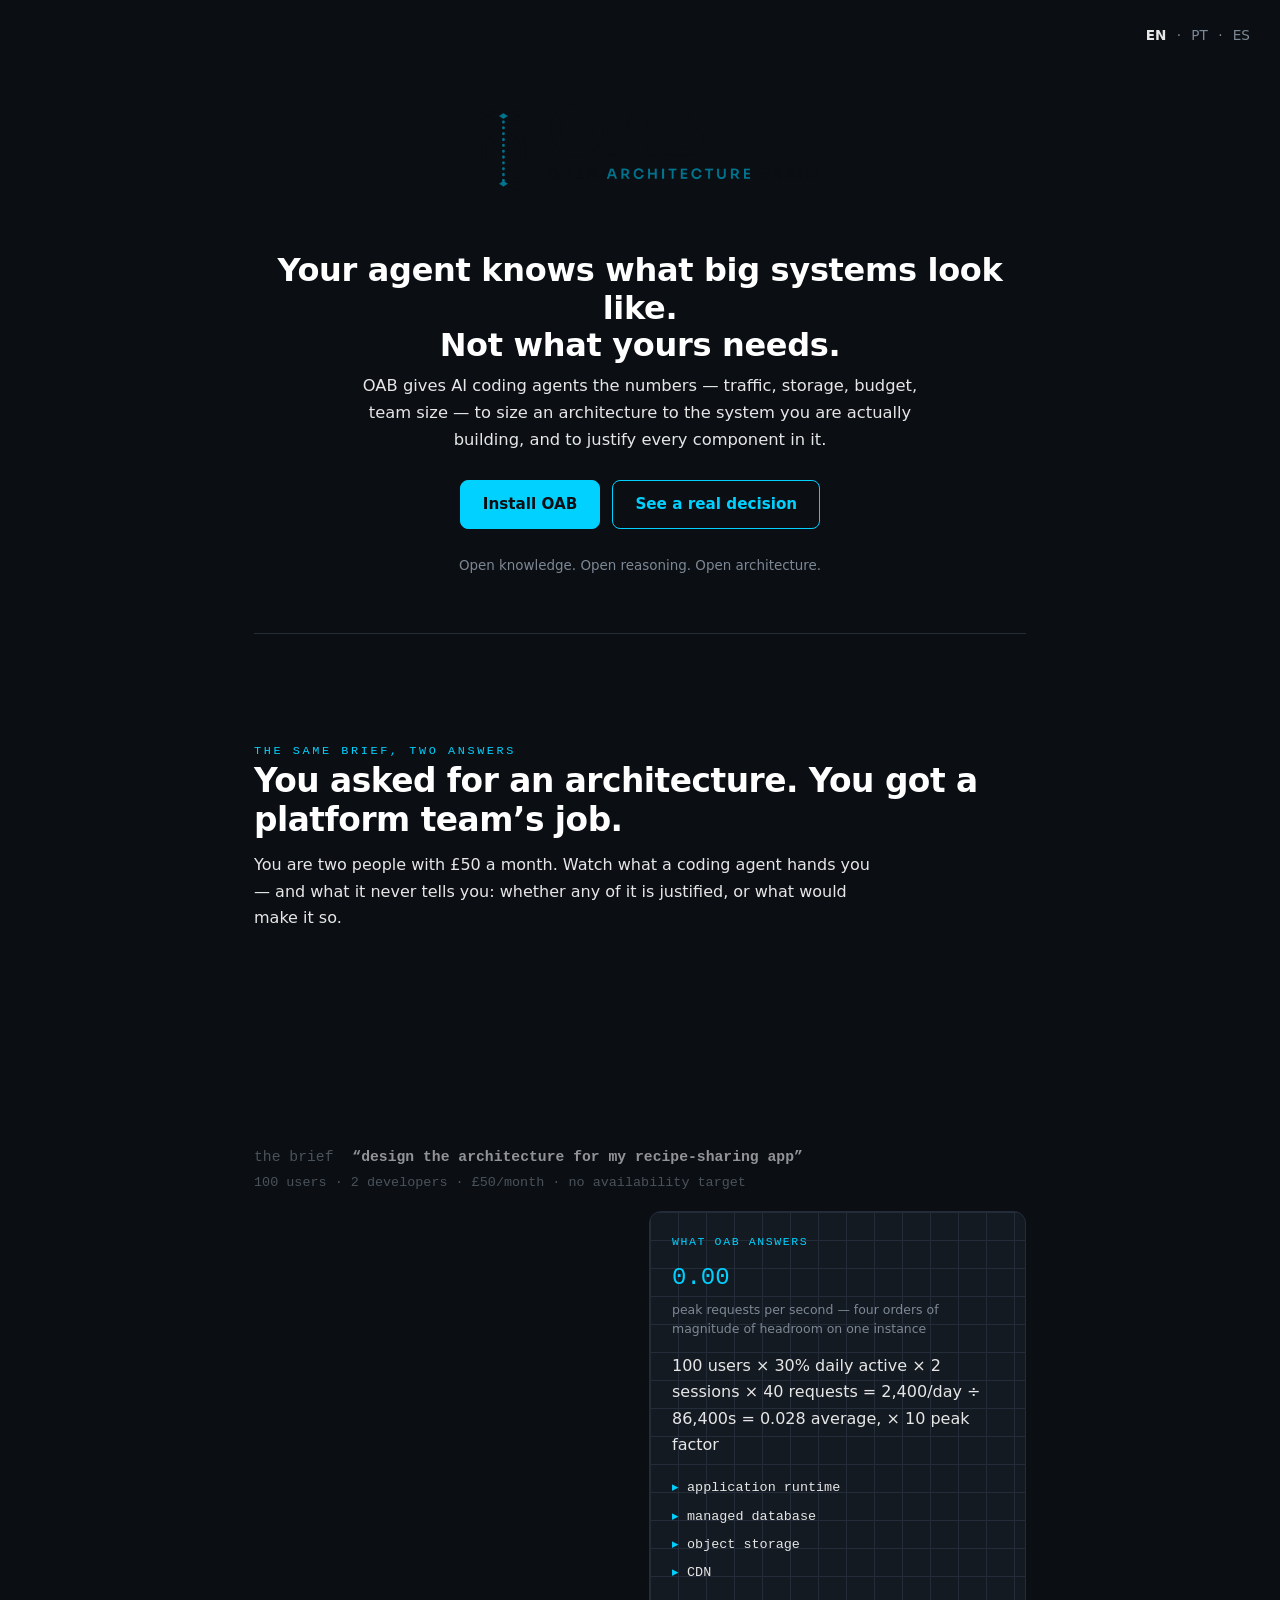
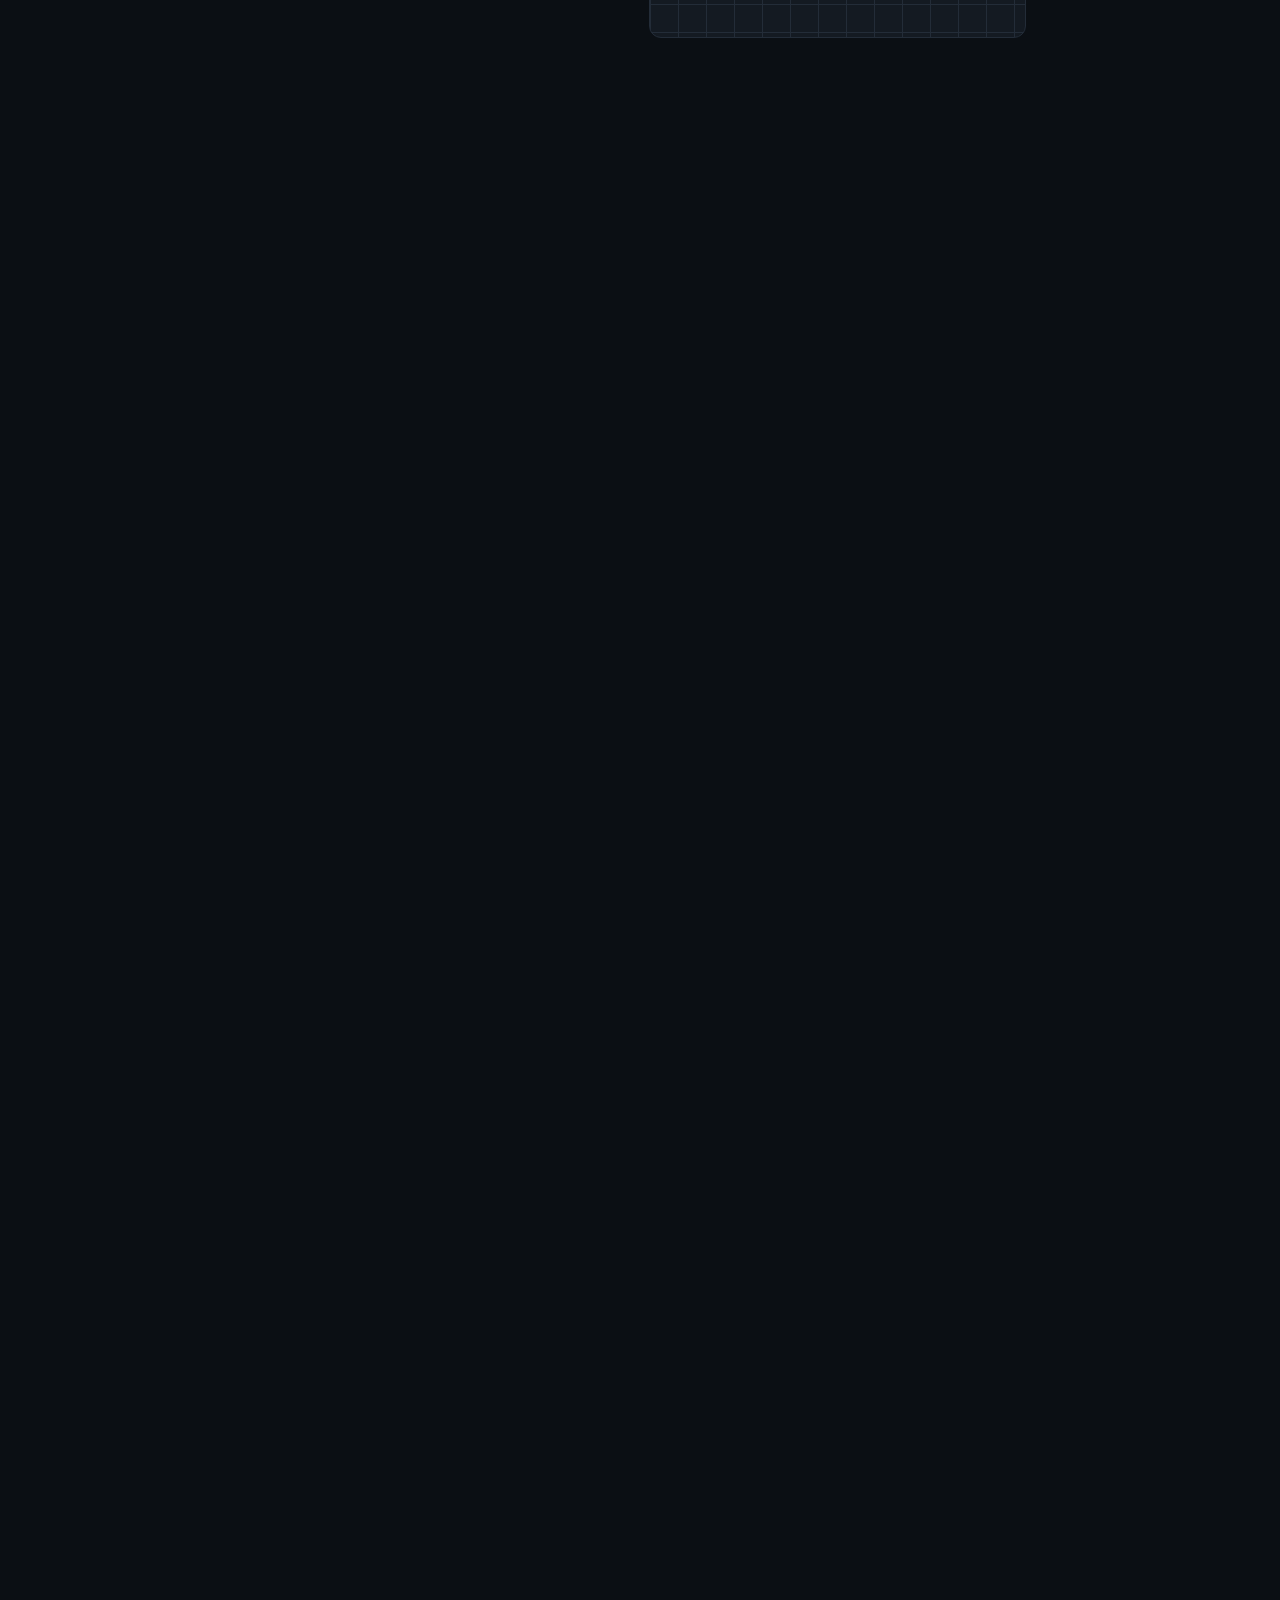
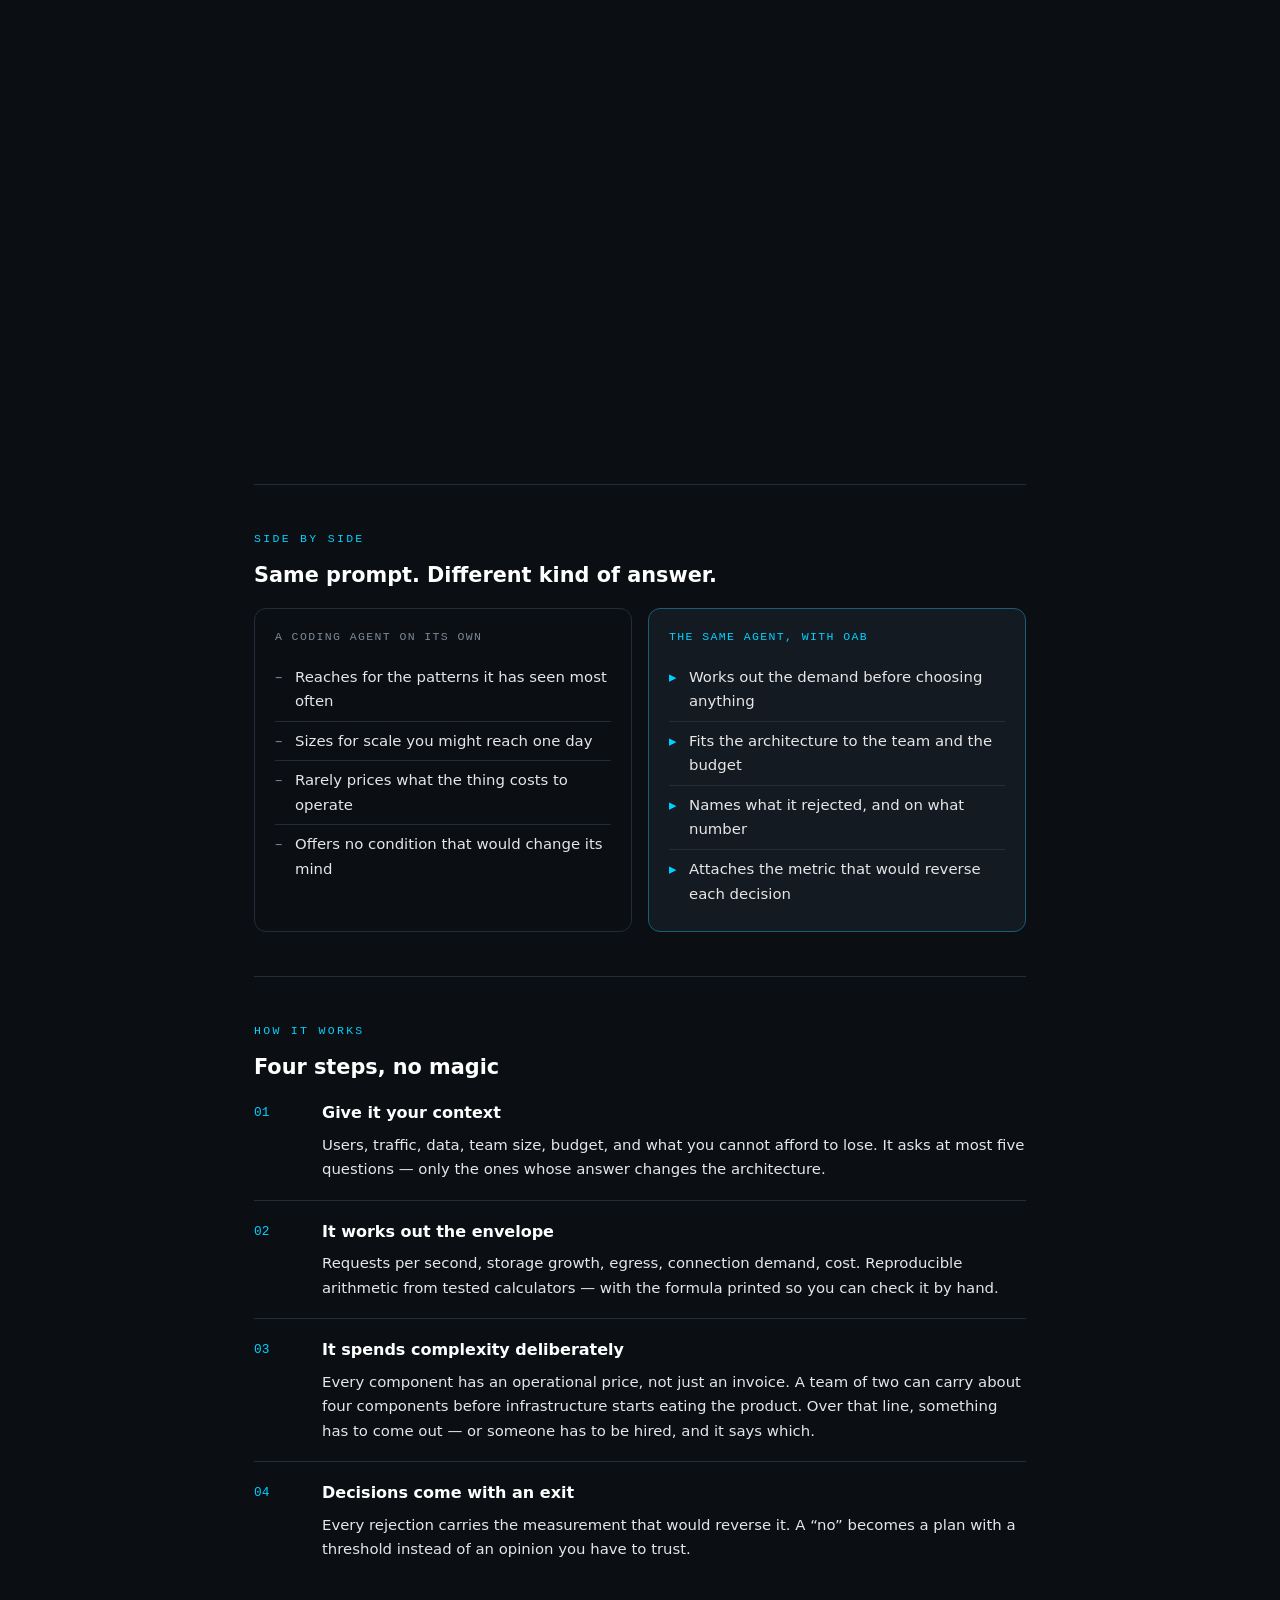
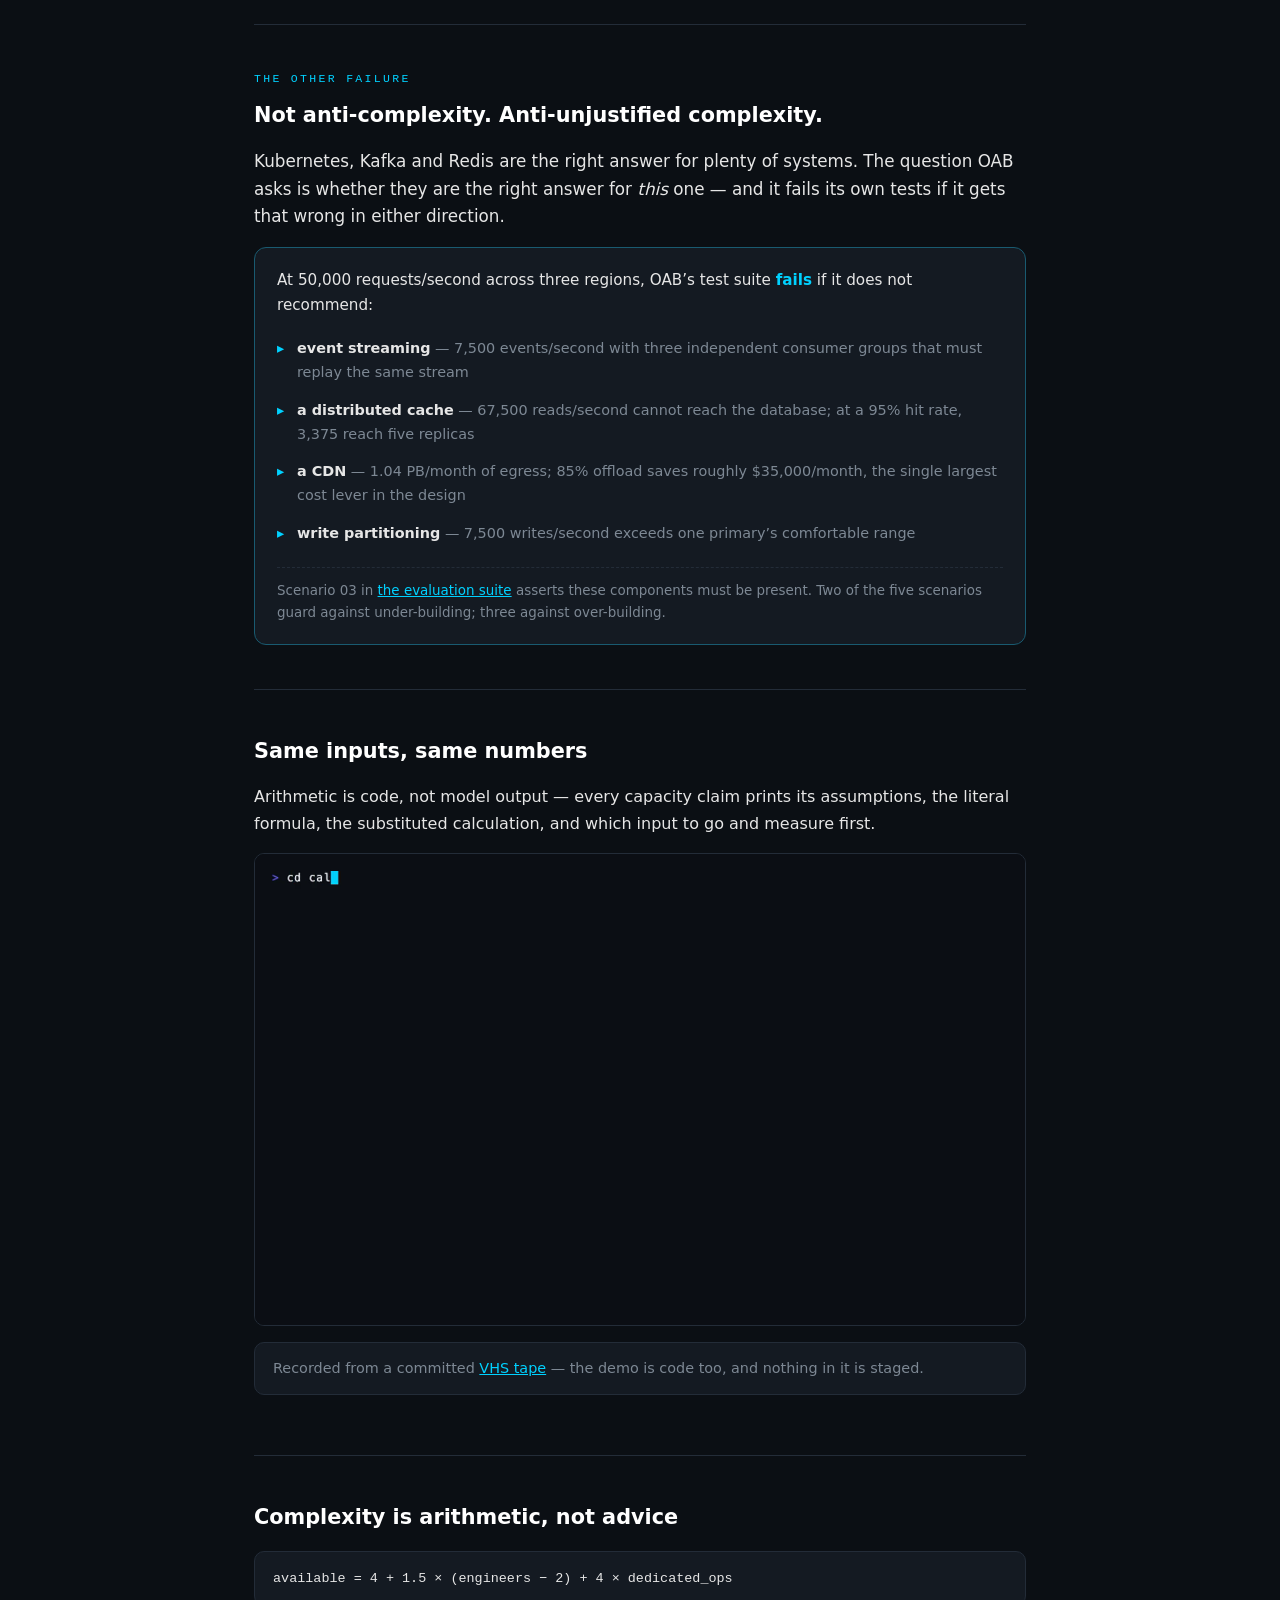
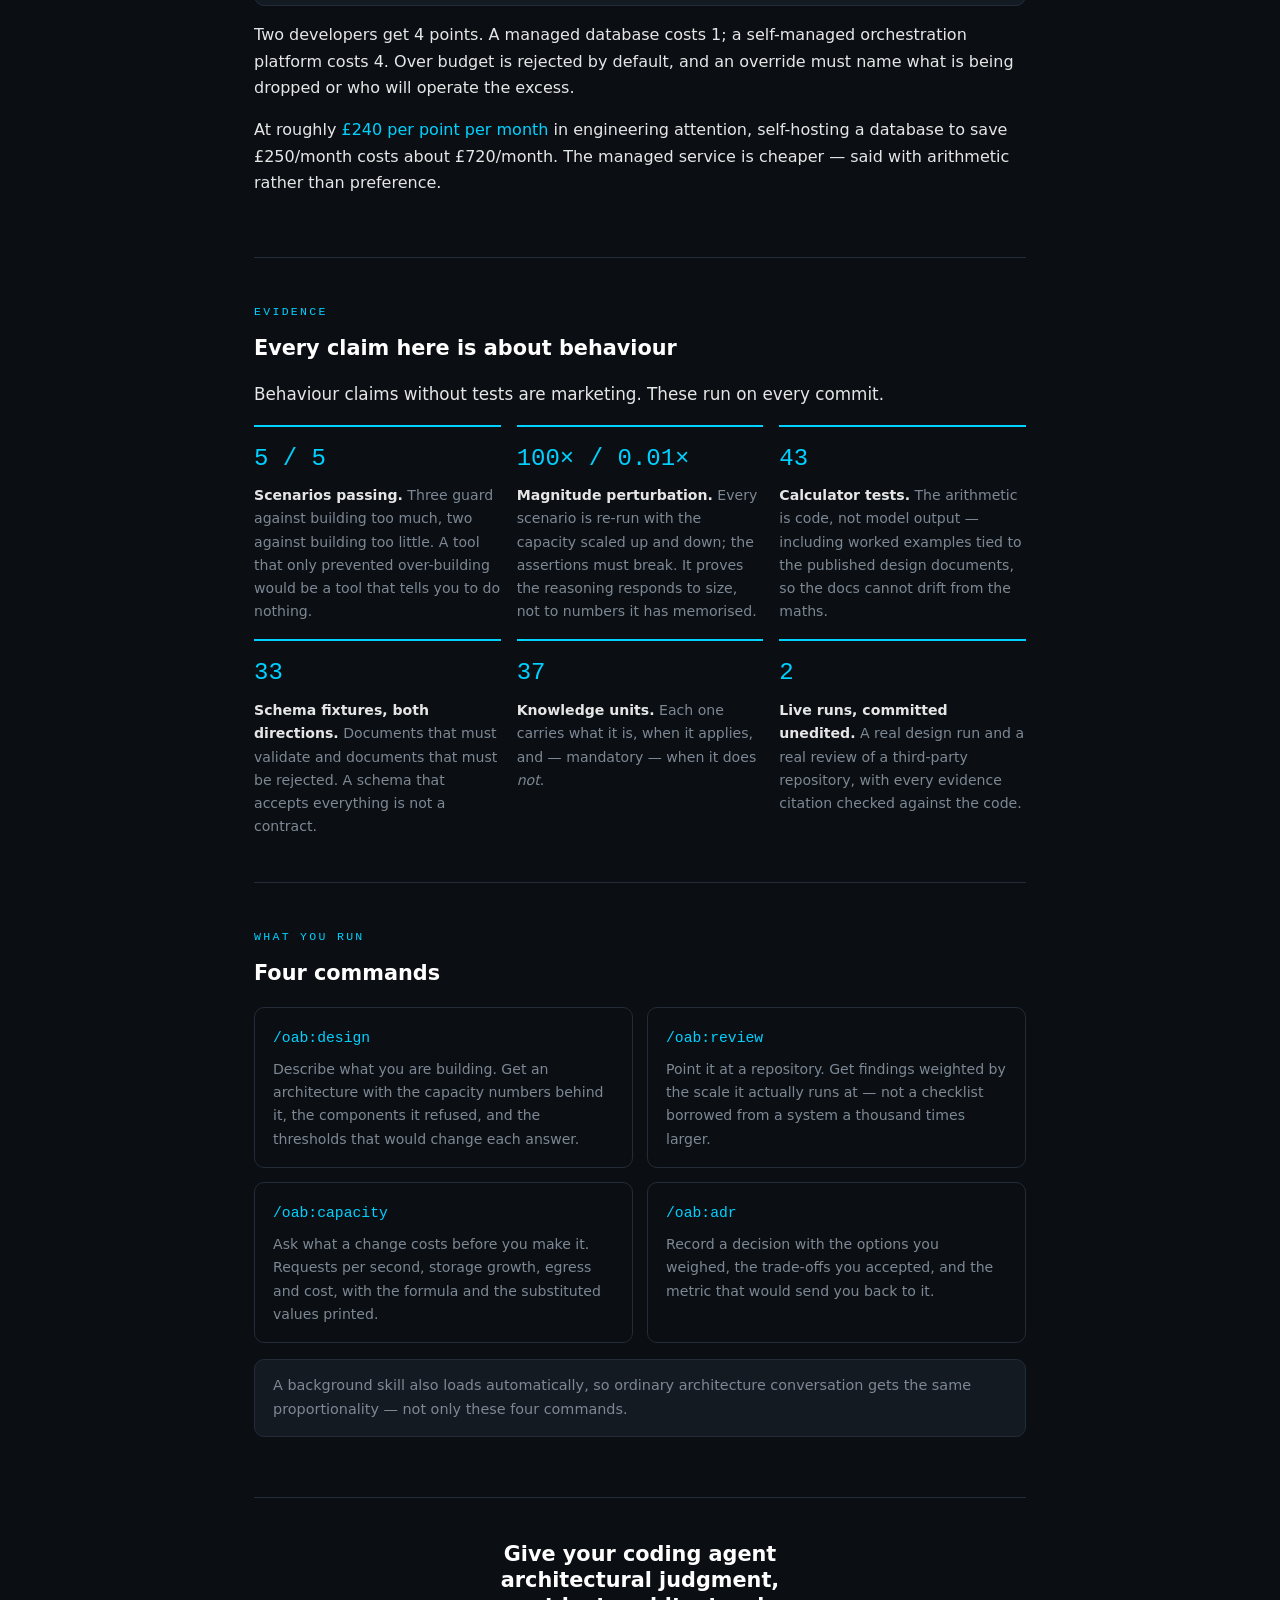
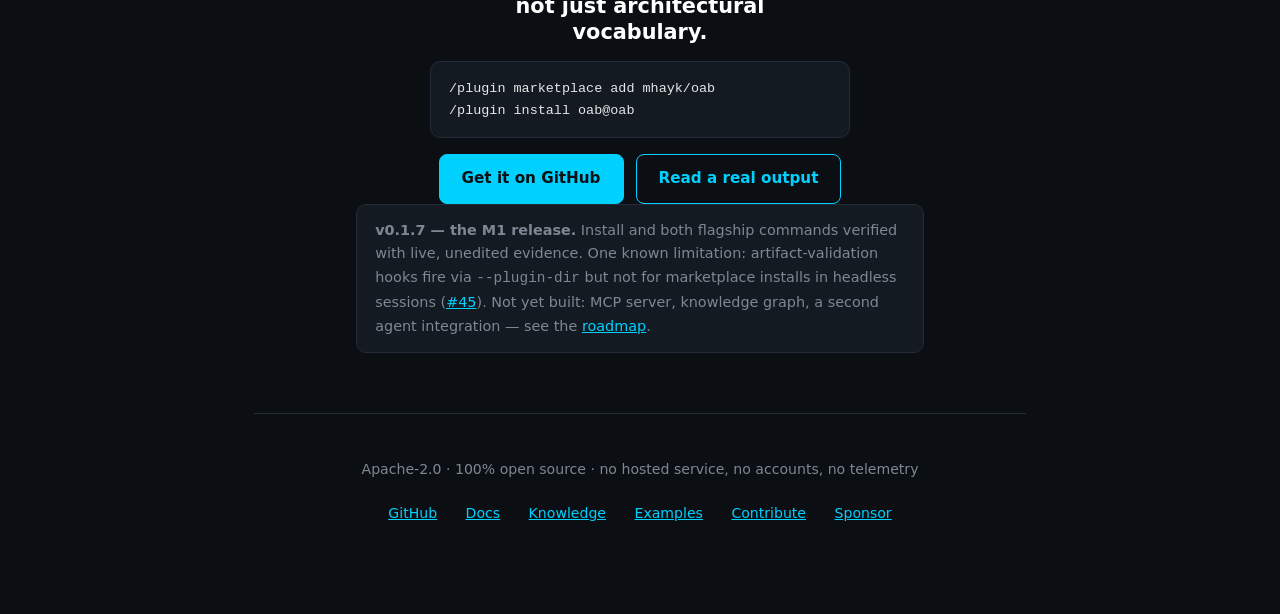
==== commit 1486af18: "site: rebuild the landing narrative around benefit, then mechanism The page explained what OAB does " ====
--- a/website/index.html
+++ b/website/index.html
@@ -29,18 +29,21 @@
     <source media="(prefers-color-scheme: light)" srcset="oab-logo-on-light.png">
     <img src="oab-logo-on-dark.png" alt="OAB — Open Architecture Brain">
   </picture>
-  <h1>Architecture intelligence for AI coding agents</h1>
+  <h1>Your agent knows what big systems look like.<br>Not what yours needs.</h1>
+  <p class="hero-sub">OAB gives AI coding agents the numbers — traffic, storage, budget, team size —
+  to size an architecture to the system you are actually building, and to justify every component
+  in it.</p>
+  <div class="cta">
+    <a class="btn solid" href="#install">Install OAB</a>
+    <a class="btn" href="https://github.com/mhayk/oab/tree/main/examples/live-run">See a real decision</a>
+  </div>
   <p class="manifesto">Open knowledge. Open reasoning. Open architecture.</p>
-  <div class="cta">
-    <a class="btn solid" href="https://github.com/mhayk/oab">GitHub</a>
-    <a class="btn" href="https://github.com/mhayk/oab/tree/main/examples">See the output</a>
-  </div>
 </header>
 
 <section class="blueprint" data-blueprint aria-label="The same brief, two answers">
   <div class="bp-intro">
     <p class="bp-eyebrow">The same brief, two answers</p>
-    <h2>You asked for an architecture. You got a platform team's job.</h2>
+    <h2>You asked for an architecture. You got a platform team’s job.</h2>
     <p>You are two people with £50 a month. Watch what a coding agent hands you — and what it
     never tells you: whether any of it is justified, or what would make it so.</p>
   </div>
@@ -84,6 +87,8 @@
           <p class="bp-panel-head">What OAB answers</p>
           <p class="bp-fact"><span class="bp-count bp-key" data-to="0.28" data-dp="2">0.28</span>
           <span class="bp-vs">peak requests per second — four orders of magnitude of headroom on one instance</span></p>
+          <p class="bp-derivation">100 users × 30% daily active × 2 sessions × 40 requests
+          = 2,400/day ÷ 86,400s = 0.028 average, × 10 peak factor</p>
           <ul class="bp-built">
             <li><span class="bp-tick">▸</span> application runtime</li>
             <li><span class="bp-tick">▸</span> managed database</li>
@@ -125,6 +130,96 @@
   </div>
 </section>
 
+<section class="reveal">
+  <p class="eyebrow">Side by side</p>
+  <h2>Same prompt. Different kind of answer.</h2>
+  <div class="cmp">
+    <div class="cmp-col">
+      <p class="cmp-head">A coding agent on its own</p>
+      <ul class="cmp-list">
+        <li>Reaches for the patterns it has seen most often</li>
+        <li>Sizes for scale you might reach one day</li>
+        <li>Rarely prices what the thing costs to operate</li>
+        <li>Offers no condition that would change its mind</li>
+      </ul>
+    </div>
+    <div class="cmp-col cmp-col-oab">
+      <p class="cmp-head">The same agent, with OAB</p>
+      <ul class="cmp-list">
+        <li>Works out the demand before choosing anything</li>
+        <li>Fits the architecture to the team and the budget</li>
+        <li>Names what it rejected, and on what number</li>
+        <li>Attaches the metric that would reverse each decision</li>
+      </ul>
+    </div>
+  </div>
+</section>
+
+<section class="reveal">
+  <p class="eyebrow">How it works</p>
+  <h2>Four steps, no magic</h2>
+  <ol class="steps">
+    <li>
+      <span class="steps-n">01</span>
+      <div>
+        <h3>Give it your context</h3>
+        <p>Users, traffic, data, team size, budget, and what you cannot afford to lose. It asks at
+        most five questions — only the ones whose answer changes the architecture.</p>
+      </div>
+    </li>
+    <li>
+      <span class="steps-n">02</span>
+      <div>
+        <h3>It works out the envelope</h3>
+        <p>Requests per second, storage growth, egress, connection demand, cost. Reproducible
+        arithmetic from tested calculators — with the formula printed so you can check it by hand.</p>
+      </div>
+    </li>
+    <li>
+      <span class="steps-n">03</span>
+      <div>
+        <h3>It spends complexity deliberately</h3>
+        <p>Every component has an operational price, not just an invoice. A team of two can carry
+        about four components before infrastructure starts eating the product. Over that line,
+        something has to come out — or someone has to be hired, and it says which.</p>
+      </div>
+    </li>
+    <li>
+      <span class="steps-n">04</span>
+      <div>
+        <h3>Decisions come with an exit</h3>
+        <p>Every rejection carries the measurement that would reverse it. A “no” becomes a plan
+        with a threshold instead of an opinion you have to trust.</p>
+      </div>
+    </li>
+  </ol>
+</section>
+
+<section class="reveal">
+  <p class="eyebrow">The other failure</p>
+  <h2>Not anti-complexity. Anti-unjustified complexity.</h2>
+  <p class="lead">Kubernetes, Kafka and Redis are the right answer for plenty of systems. The
+  question OAB asks is whether they are the right answer for <em>this</em> one — and it fails its
+  own tests if it gets that wrong in either direction.</p>
+
+  <div class="scale-up">
+    <p class="scale-head">At 50,000 requests/second across three regions, OAB’s test suite
+    <strong>fails</strong> if it does not recommend:</p>
+    <ul class="scale-list">
+      <li><b>event streaming</b> — 7,500 events/second with three independent consumer groups that
+      must replay the same stream</li>
+      <li><b>a distributed cache</b> — 67,500 reads/second cannot reach the database; at a 95% hit
+      rate, 3,375 reach five replicas</li>
+      <li><b>a CDN</b> — 1.04 PB/month of egress; 85% offload saves roughly $35,000/month, the
+      single largest cost lever in the design</li>
+      <li><b>write partitioning</b> — 7,500 writes/second exceeds one primary’s comfortable range</li>
+    </ul>
+    <p class="scale-note">Scenario 03 in <a href="https://github.com/mhayk/oab/tree/main/evaluations/scenarios">the
+    evaluation suite</a> asserts these components must be present. Two of the five scenarios guard
+    against under-building; three against over-building.</p>
+  </div>
+</section>
+
 <section>
   <h2>Same inputs, same numbers</h2>
   <p>Arithmetic is code, not model output — every capacity claim prints its assumptions, the
@@ -149,32 +244,89 @@
   cheaper — said with arithmetic rather than preference.</p>
 </section>
 
-<section>
-  <h2>Proof, not claims</h2>
-  <p>Behaviour claims without tests are marketing.</p>
-  <table>
-    <tr><th>Measure</th><th style="text-align:right">Value</th></tr>
-    <tr><td>Scenarios passing</td><td class="n">5 / 5</td></tr>
-    <tr><td>— overengineering guards</td><td class="n">3 / 3</td></tr>
-    <tr><td>— underengineering guards</td><td class="n">2 / 2</td></tr>
-    <tr><td>Calculator tests</td><td class="n">43</td></tr>
-    <tr><td>Schema fixtures, both directions</td><td class="n">33</td></tr>
-    <tr><td>Knowledge units</td><td class="n">37</td></tr>
-  </table>
-  <p>Assertions run against artifact fields, never prose. Scenarios are perturbed 100× and 0.01× to
-  prove they respond to magnitude rather than recognising specific numbers.</p>
-  <p>Scenario 07 is <em>“nothing needs to change”</em>. Scenario 08 is <em>“these requirements are
-  inconsistent”</em>. Those are the answers an eager assistant never gives.</p>
-</section>
-
-<section>
-  <h2>Install</h2>
+<section class="reveal">
+  <p class="eyebrow">Evidence</p>
+  <h2>Every claim here is about behaviour</h2>
+  <p class="lead">Behaviour claims without tests are marketing. These run on every commit.</p>
+
+  <div class="ev">
+    <div class="ev-item">
+      <span class="ev-n">5 / 5</span>
+      <p><b>Scenarios passing.</b> Three guard against building too much, two against building too
+      little. A tool that only prevented over-building would be a tool that tells you to do nothing.</p>
+    </div>
+    <div class="ev-item">
+      <span class="ev-n">100× / 0.01×</span>
+      <p><b>Magnitude perturbation.</b> Every scenario is re-run with the capacity scaled up and
+      down; the assertions must break. It proves the reasoning responds to size, not to numbers it
+      has memorised.</p>
+    </div>
+    <div class="ev-item">
+      <span class="ev-n">43</span>
+      <p><b>Calculator tests.</b> The arithmetic is code, not model output — including worked
+      examples tied to the published design documents, so the docs cannot drift from the maths.</p>
+    </div>
+    <div class="ev-item">
+      <span class="ev-n">33</span>
+      <p><b>Schema fixtures, both directions.</b> Documents that must validate and documents that
+      must be rejected. A schema that accepts everything is not a contract.</p>
+    </div>
+    <div class="ev-item">
+      <span class="ev-n">37</span>
+      <p><b>Knowledge units.</b> Each one carries what it is, when it applies, and — mandatory —
+      when it does <em>not</em>.</p>
+    </div>
+    <div class="ev-item">
+      <span class="ev-n">2</span>
+      <p><b>Live runs, committed unedited.</b> A real design run and a real review of a third-party
+      repository, with every evidence citation checked against the code.</p>
+    </div>
+  </div>
+</section>
+
+<section class="reveal">
+  <p class="eyebrow">What you run</p>
+  <h2>Four commands</h2>
+  <div class="cmds">
+    <div class="cmd">
+      <code>/oab:design</code>
+      <p>Describe what you are building. Get an architecture with the capacity numbers behind it,
+      the components it refused, and the thresholds that would change each answer.</p>
+    </div>
+    <div class="cmd">
+      <code>/oab:review</code>
+      <p>Point it at a repository. Get findings weighted by the scale it actually runs at — not a
+      checklist borrowed from a system a thousand times larger.</p>
+    </div>
+    <div class="cmd">
+      <code>/oab:capacity</code>
+      <p>Ask what a change costs before you make it. Requests per second, storage growth, egress
+      and cost, with the formula and the substituted values printed.</p>
+    </div>
+    <div class="cmd">
+      <code>/oab:adr</code>
+      <p>Record a decision with the options you weighed, the trade-offs you accepted, and the
+      metric that would send you back to it.</p>
+    </div>
+  </div>
+  <p class="note">A background skill also loads automatically, so ordinary architecture
+  conversation gets the same proportionality — not only these four commands.</p>
+</section>
+
+<section class="final" id="install">
+  <h2>Give your coding agent architectural judgment,<br>not just architectural vocabulary.</h2>
   <pre><code>/plugin marketplace add mhayk/oab
 /plugin install oab@oab</code></pre>
+  <div class="cta">
+    <a class="btn solid" href="https://github.com/mhayk/oab">Get it on GitHub</a>
+    <a class="btn" href="https://github.com/mhayk/oab/tree/main/examples">Read a real output</a>
+  </div>
   <p class="note"><strong>v0.1.7 — the M1 release.</strong> Install and both flagship commands
-  verified with live, unedited evidence: a real design run passing every scenario assertion, and a
-  real third-party review with all eight evidence citations checked against the code.
-  <a href="https://github.com/mhayk/oab/releases/tag/v0.1.7">Release notes</a>.</p>
+  verified with live, unedited evidence. One known limitation: artifact-validation hooks fire via
+  <code>--plugin-dir</code> but not for marketplace installs in headless sessions
+  (<a href="https://github.com/mhayk/oab/issues/45">#45</a>). Not yet built: MCP server, knowledge
+  graph, a second agent integration — see the
+  <a href="https://github.com/mhayk/oab/blob/main/ROADMAP.md">roadmap</a>.</p>
 </section>
 
 <footer>
@@ -193,5 +345,6 @@
 <script src="vendor/gsap.min.js"></script>
 <script src="vendor/ScrollTrigger.min.js"></script>
 <script src="oab-blueprint.js"></script>
+<script src="reveal.js"></script>
 </body>
 </html>
--- a/website/style.css
+++ b/website/style.css
@@ -30,11 +30,11 @@
   .note{background:var(--raised);border:1px solid var(--line);border-radius:10px;padding:14px 18px;font-size:.9rem;color:var(--muted)}
   footer{padding:44px 0 72px;border-top:1px solid var(--line);color:var(--muted);font-size:.88rem;text-align:center}
   a{color:var(--accent)}
-  footer a{margin:0 10px;display:inline-block}
+  footer a{margin:0 6px;padding:4px 6px;display:inline-block;min-height:24px}
   .lang{position:absolute;top:18px;right:24px;font-size:.85rem;color:var(--muted);z-index:2}
-  .lang a{color:var(--muted);text-decoration:none;margin:0 2px}
+  .lang a{color:var(--muted);text-decoration:none;padding:6px 6px;display:inline-block;min-height:24px;min-width:24px;text-align:center}
   .lang a:hover{color:var(--accent)}
-  .lang strong{color:var(--fg);font-weight:600;margin:0 2px}
+  .lang strong{color:var(--fg);font-weight:600;padding:6px 6px;display:inline-block}
 
 /* ── The same brief, two answers ─────────────────────────────────────────────────────────────
    The contrast IS the thesis: the left panel is the developer's dread made visible (a stack that
@@ -131,3 +131,93 @@
 
 /* reduced motion needs no rule: the script returns before adding .is-live, so the section stays
    in its composed state and never pins. */
+
+/* ── Narrative sections ──────────────────────────────────────────────────────────────────────
+   Built from the existing tokens only — no new palette, no new type stack. The eyebrow/mono
+   treatment and the panel border are the page's existing language, reused rather than reinvented. */
+
+.hero-sub { max-width: 56ch; margin: 0 auto 26px; color: var(--fg); font-size: 1.02rem; }
+header .manifesto { margin: 26px 0 0; font-size: .84rem; }
+header h1 { line-height: 1.18; }
+
+.eyebrow {
+  font-family: ui-monospace, SFMono-Regular, Menlo, monospace;
+  font-size: .72rem; letter-spacing: .2em; text-transform: uppercase;
+  color: var(--accent); margin: 0 0 10px;
+}
+section h3 { font-size: 1rem; color: var(--bright); margin: 0 0 6px; font-weight: 600; }
+
+/* side-by-side comparison */
+.cmp { display: grid; grid-template-columns: 1fr 1fr; gap: 16px; }
+@media (max-width: 720px) { .cmp { grid-template-columns: 1fr; } }
+.cmp-col { border: 1px solid var(--line); border-radius: 12px; padding: 18px 20px; }
+.cmp-col-oab { background: var(--raised); border-color: color-mix(in srgb, var(--accent) 30%, var(--line)); }
+.cmp-head {
+  font-family: ui-monospace, monospace; font-size: .72rem; letter-spacing: .12em;
+  text-transform: uppercase; color: var(--muted); margin: 0 0 12px;
+}
+.cmp-col-oab .cmp-head { color: var(--accent); }
+.cmp-list { list-style: none; margin: 0; padding: 0; }
+.cmp-list li { padding: 7px 0 7px 20px; position: relative; font-size: .93rem; border-top: 1px solid var(--line); }
+.cmp-list li:first-child { border-top: 0; }
+.cmp-list li::before { content: "–"; position: absolute; left: 0; color: var(--muted); }
+.cmp-col-oab .cmp-list li::before { content: "▸"; color: var(--accent); }
+
+/* numbered process — numbered because it genuinely is a sequence */
+.steps { list-style: none; margin: 0; padding: 0; counter-reset: none; }
+.steps > li { display: grid; grid-template-columns: 52px 1fr; gap: 16px; padding: 18px 0; border-top: 1px solid var(--line); }
+.steps > li:first-child { border-top: 0; padding-top: 0; }
+@media (max-width: 560px) { .steps > li { grid-template-columns: 38px 1fr; gap: 12px; } }
+.steps-n {
+  font-family: ui-monospace, monospace; font-size: .8rem; color: var(--accent);
+  font-variant-numeric: tabular-nums; padding-top: 2px;
+}
+.steps p { margin: 0; font-size: .93rem; }
+
+/* the scale-up counter-example */
+.scale-up { border: 1px solid color-mix(in srgb, var(--accent) 28%, var(--line)); border-radius: 12px; padding: 20px 22px; background: var(--raised); }
+.scale-head { margin: 0 0 12px; font-size: .95rem; }
+.scale-head strong { color: var(--accent); }
+.scale-list { list-style: none; margin: 0 0 14px; padding: 0; }
+.scale-list li { padding: 7px 0 7px 20px; position: relative; font-size: .9rem; color: var(--muted); }
+.scale-list li::before { content: "▸"; position: absolute; left: 0; color: var(--accent); }
+.scale-list b { color: var(--fg); font-weight: 600; }
+.scale-note { margin: 0; padding-top: 12px; border-top: 1px dashed var(--line); font-size: .84rem; color: var(--muted); }
+
+/* evidence, as behaviour rather than badges */
+.ev { display: grid; grid-template-columns: repeat(auto-fit, minmax(240px, 1fr)); gap: 16px; }
+.ev-item { border-top: 2px solid var(--accent); padding-top: 12px; }
+.ev-n {
+  display: block; font-family: ui-monospace, monospace; font-size: 1.5rem; color: var(--accent);
+  font-variant-numeric: tabular-nums; margin-bottom: 6px;
+}
+.ev-item p { margin: 0; font-size: .88rem; color: var(--muted); }
+.ev-item b { color: var(--fg); }
+
+/* commands */
+.cmds { display: grid; grid-template-columns: repeat(auto-fit, minmax(260px, 1fr)); gap: 14px; margin: 0 0 16px; }
+.cmd { border: 1px solid var(--line); border-radius: 10px; padding: 16px 18px; }
+.cmd code {
+  display: inline-block; font-family: ui-monospace, monospace; font-size: .92rem;
+  color: var(--accent); margin-bottom: 8px;
+}
+.cmd p { margin: 0; font-size: .88rem; color: var(--muted); }
+
+/* final call */
+.final { text-align: center; }
+.final h2 { max-width: 24ch; margin-left: auto; margin-right: auto; line-height: 1.25; }
+.final pre { max-width: 420px; margin-left: auto; margin-right: auto; text-align: left; }
+.final .note { max-width: 62ch; margin-left: auto; margin-right: auto; text-align: left; }
+
+/* scroll reveal — CSS + IntersectionObserver, ~0.5KB of JS, no new dependency */
+.reveal { opacity: 1; }
+.js-reveal .reveal { opacity: 0; transform: translateY(14px); transition: opacity .5s ease, transform .5s ease; }
+.js-reveal .reveal.is-in { opacity: 1; transform: none; }
+@media (prefers-reduced-motion: reduce) {
+  .js-reveal .reveal { opacity: 1; transform: none; transition: none; }
+}
+
+/* keyboard focus, visible on every interactive element */
+a:focus-visible, .btn:focus-visible {
+  outline: 2px solid var(--accent); outline-offset: 3px; border-radius: 4px;
+}
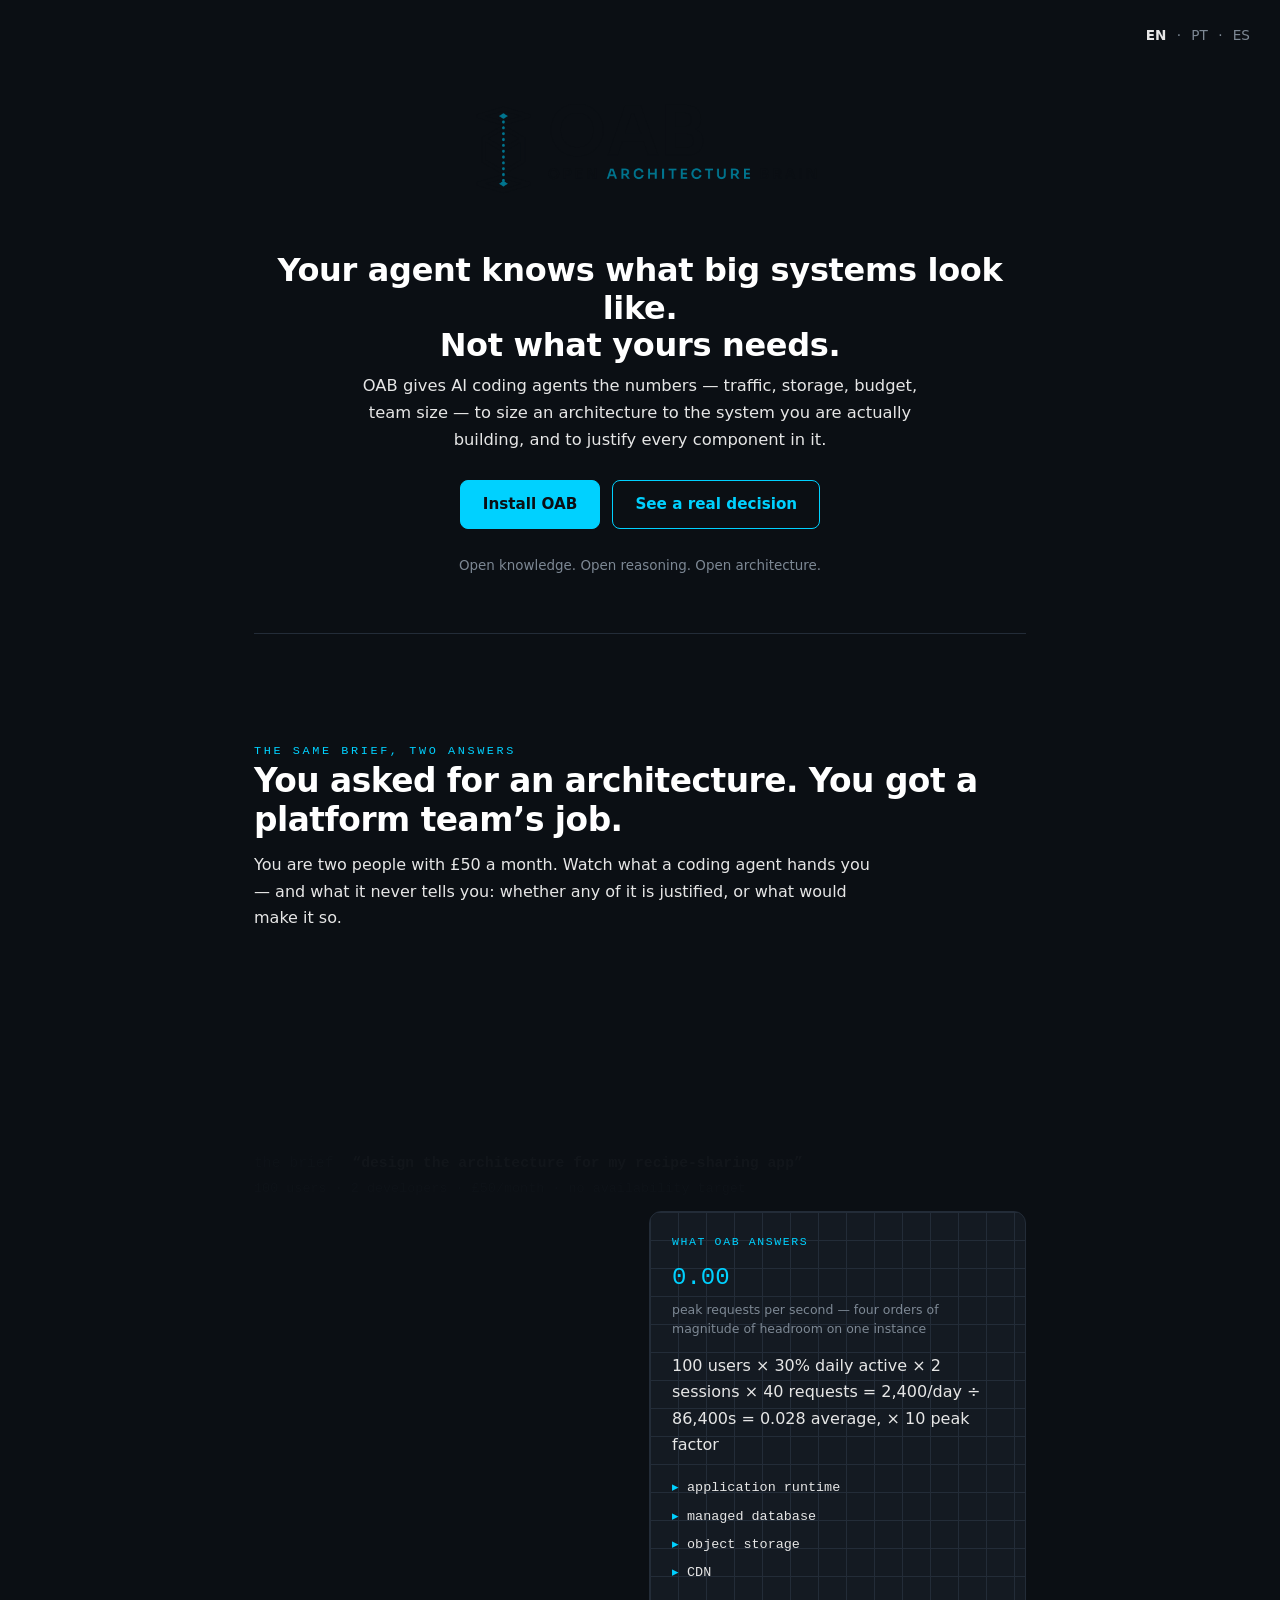
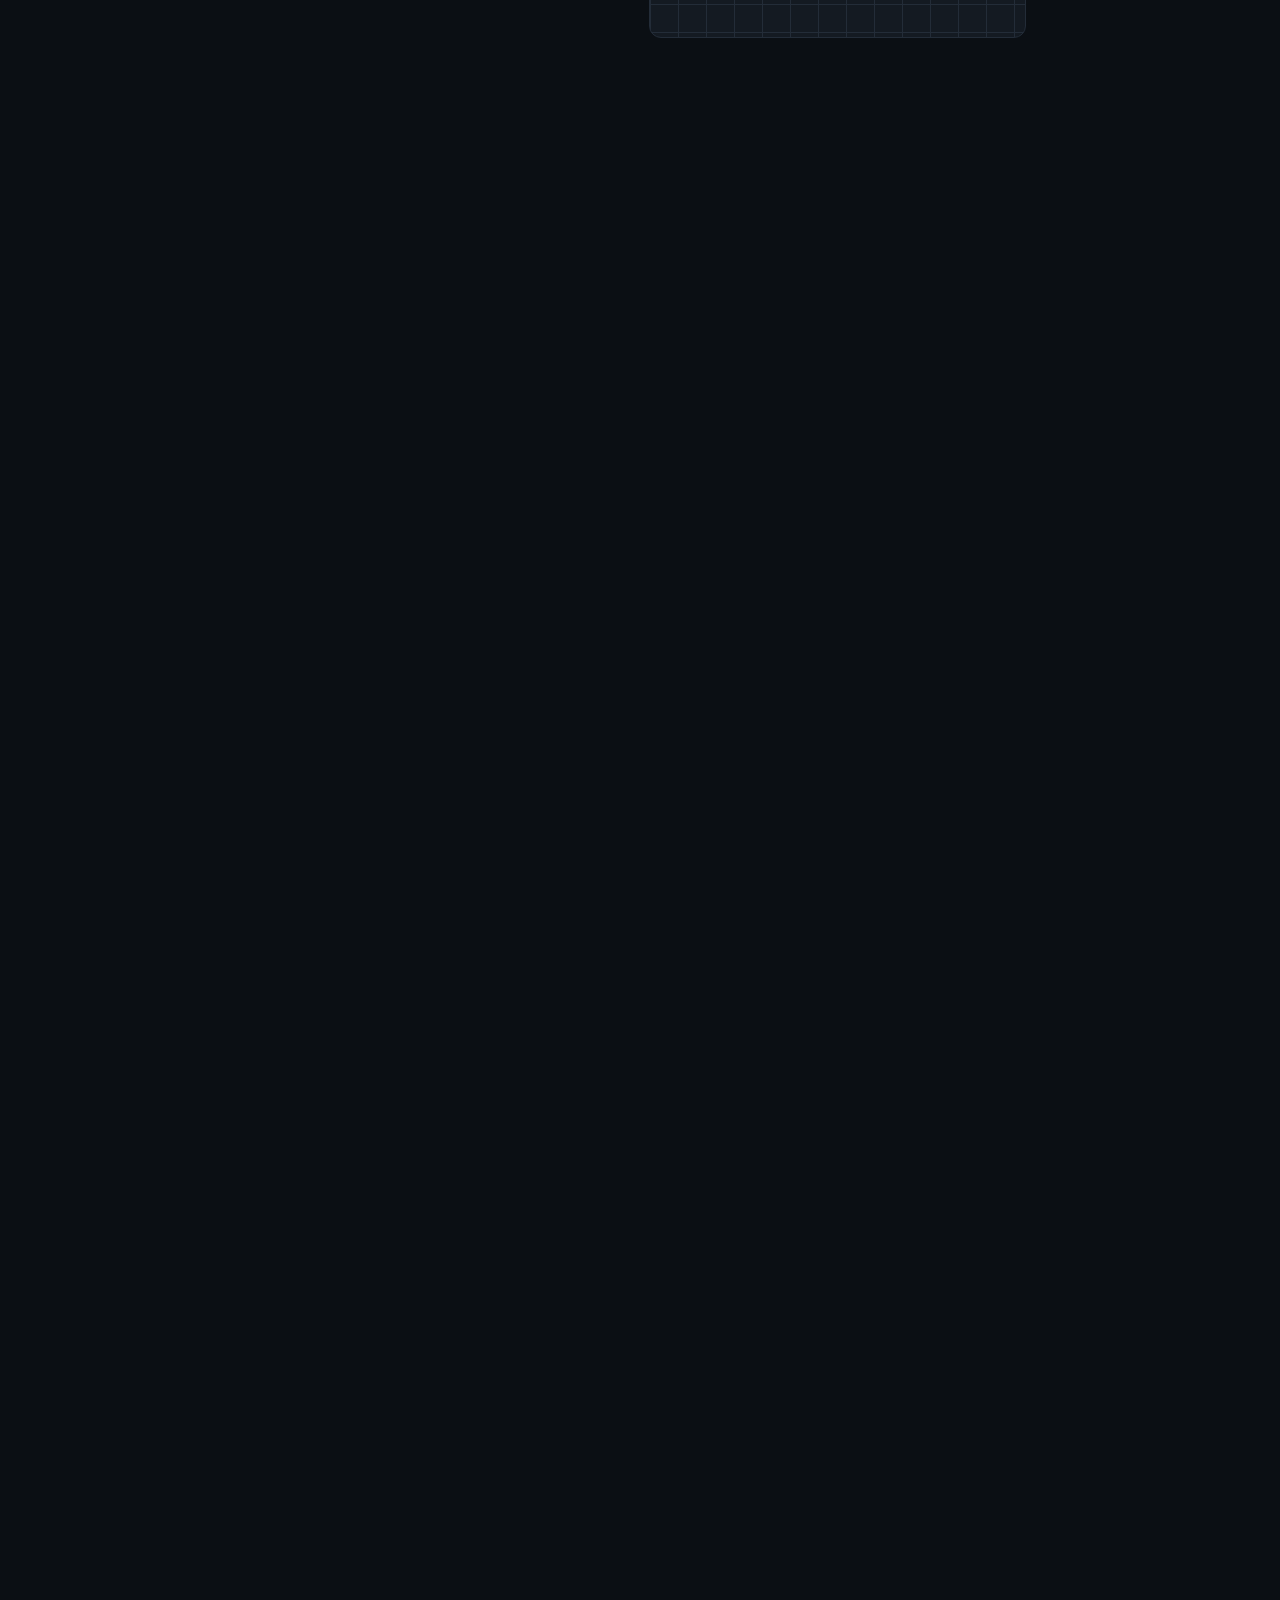
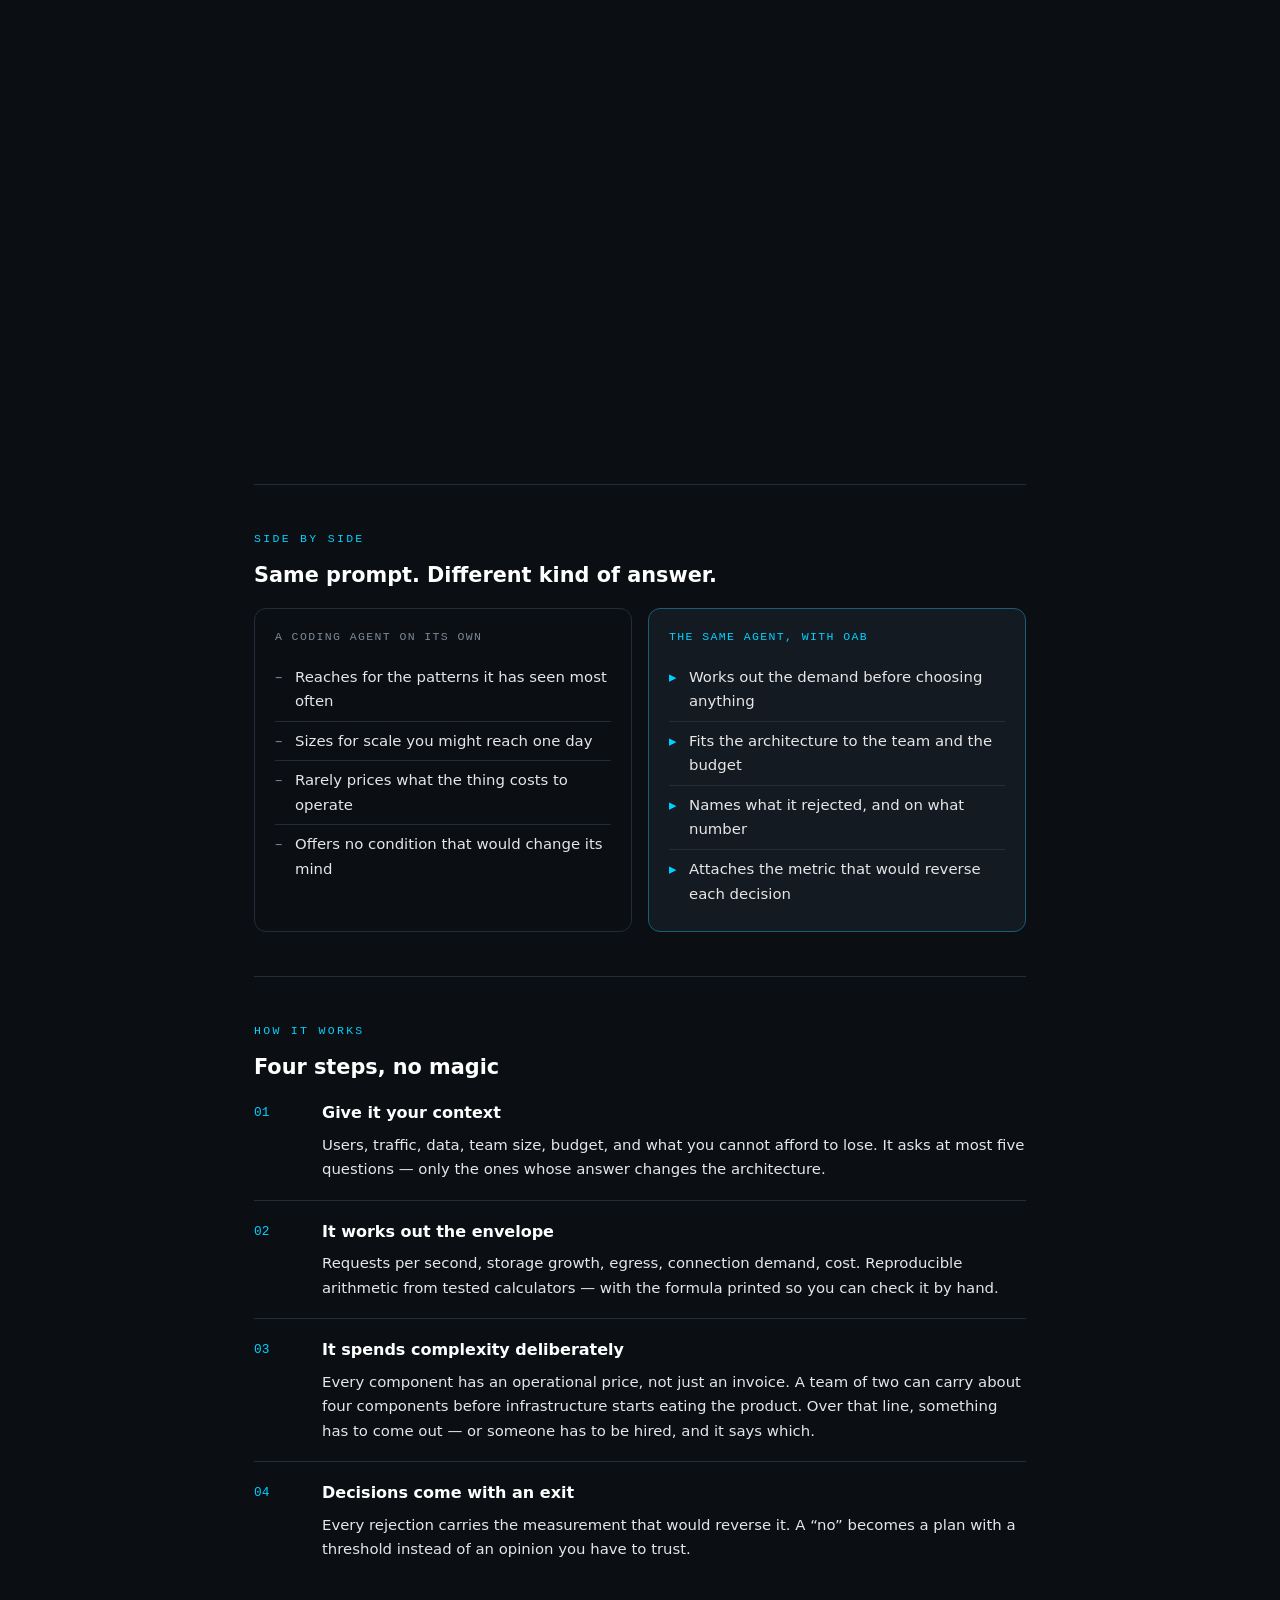
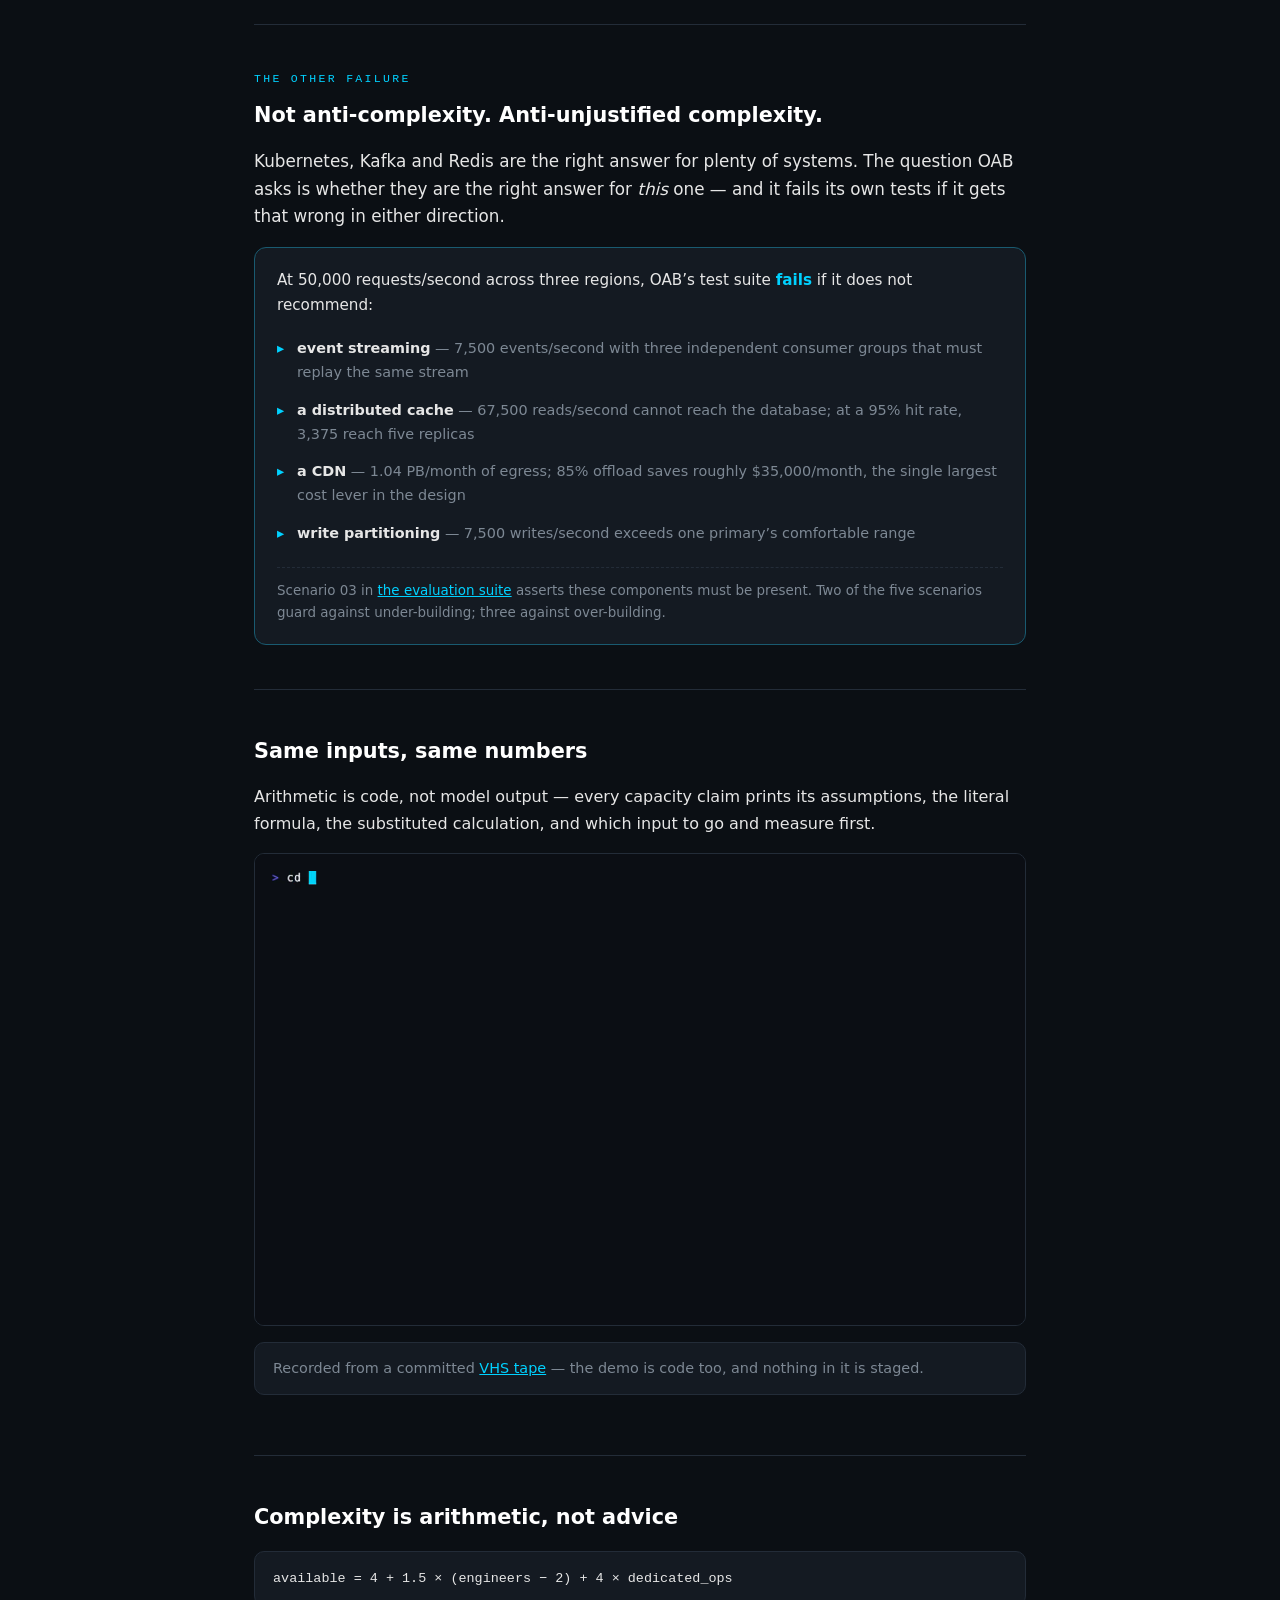
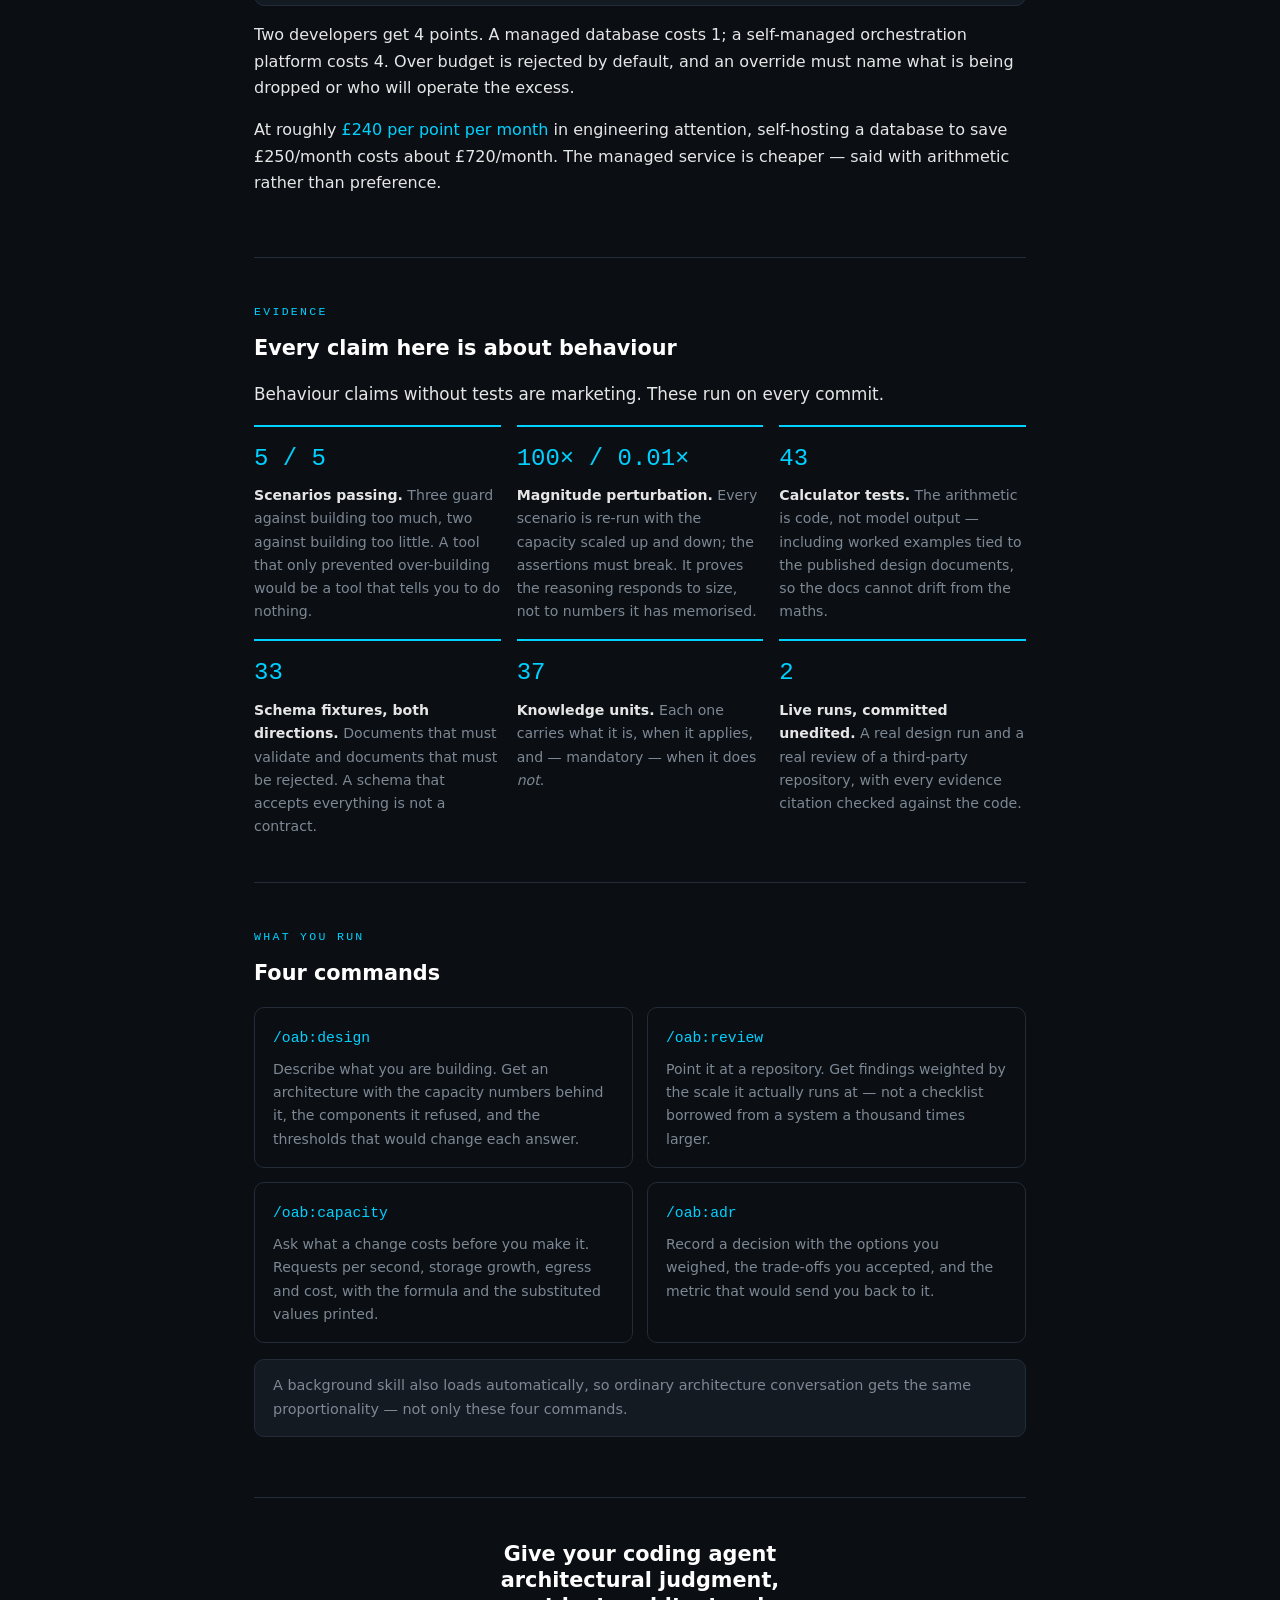
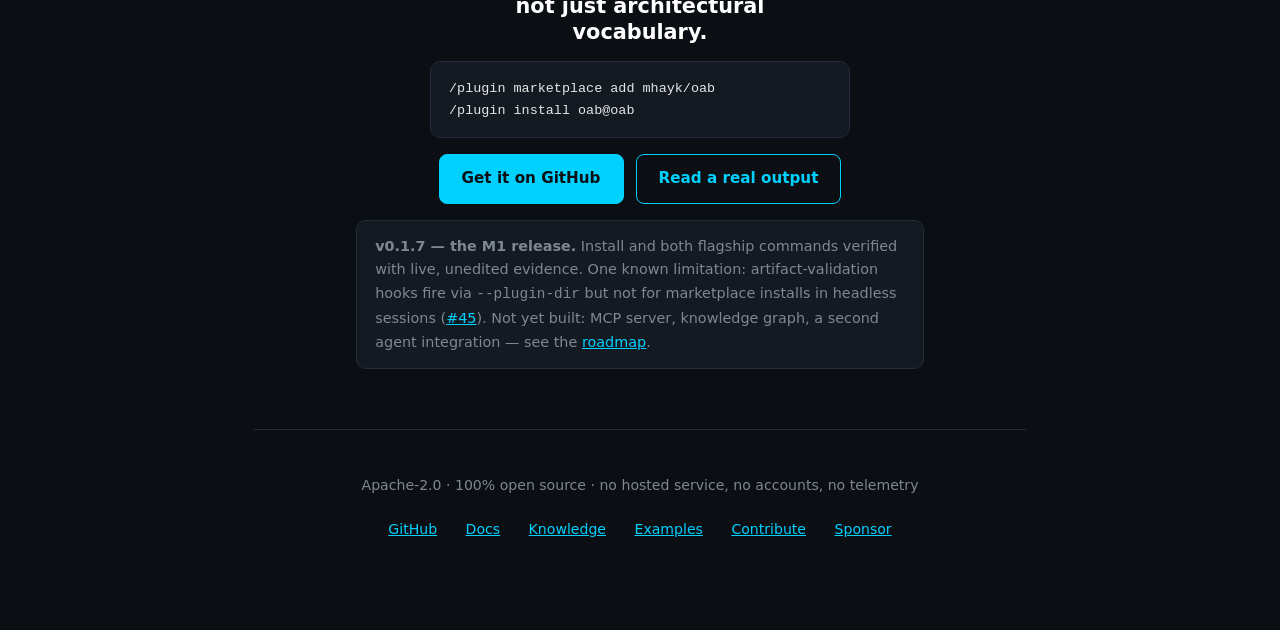
==== commit 984e9773: "site: 16px below the CTAs, and stamp assets so deploys are not served stale The reported bug was rea" ====
--- a/website/index.html
+++ b/website/index.html
@@ -17,7 +17,7 @@
 <link rel="alternate" hreflang="es" href="https://oab.run/es/">
 <link rel="alternate" hreflang="x-default" href="https://oab.run/">
 <link rel="icon" href="oab-icon.png">
-<link rel="stylesheet" href="style.css">
+<link rel="stylesheet" href="style.css?v=__ASSET_VER__">
 </head>
 <body>
 <div class="wrap">
@@ -342,9 +342,9 @@
 </footer>
 
 </div>
-<script src="vendor/gsap.min.js"></script>
-<script src="vendor/ScrollTrigger.min.js"></script>
-<script src="oab-blueprint.js"></script>
-<script src="reveal.js"></script>
+<script src="vendor/gsap.min.js?v=__ASSET_VER__"></script>
+<script src="vendor/ScrollTrigger.min.js?v=__ASSET_VER__"></script>
+<script src="oab-blueprint.js?v=__ASSET_VER__"></script>
+<script src="reveal.js?v=__ASSET_VER__"></script>
 </body>
 </html>
--- a/website/style.css
+++ b/website/style.css
@@ -10,7 +10,7 @@
   h1{font-size:clamp(1.5rem,4vw,2rem);color:var(--bright);margin:32px 0 8px;font-weight:600;letter-spacing:-.01em}
   .manifesto{color:var(--muted);font-size:.95rem;margin:0 0 32px}
   .accent{color:var(--accent)}
-  .cta{display:inline-flex;gap:12px;flex-wrap:wrap;justify-content:center}
+  .cta{display:inline-flex;gap:12px;flex-wrap:wrap;justify-content:center;margin-bottom:16px}
   .btn{display:inline-block;padding:11px 22px;border-radius:8px;text-decoration:none;font-weight:600;font-size:.95rem;border:1px solid var(--accent);color:var(--accent);transition:.15s}
   .btn:hover{background:var(--accent);color:var(--bg)}
   .btn.solid{background:var(--accent);color:var(--bg)}
@@ -137,7 +137,7 @@
    treatment and the panel border are the page's existing language, reused rather than reinvented. */
 
 .hero-sub { max-width: 56ch; margin: 0 auto 26px; color: var(--fg); font-size: 1.02rem; }
-header .manifesto { margin: 26px 0 0; font-size: .84rem; }
+header .manifesto { margin: 10px 0 0; font-size: .84rem; }  /* .cta já contribui 16px */
 header h1 { line-height: 1.18; }
 
 .eyebrow {
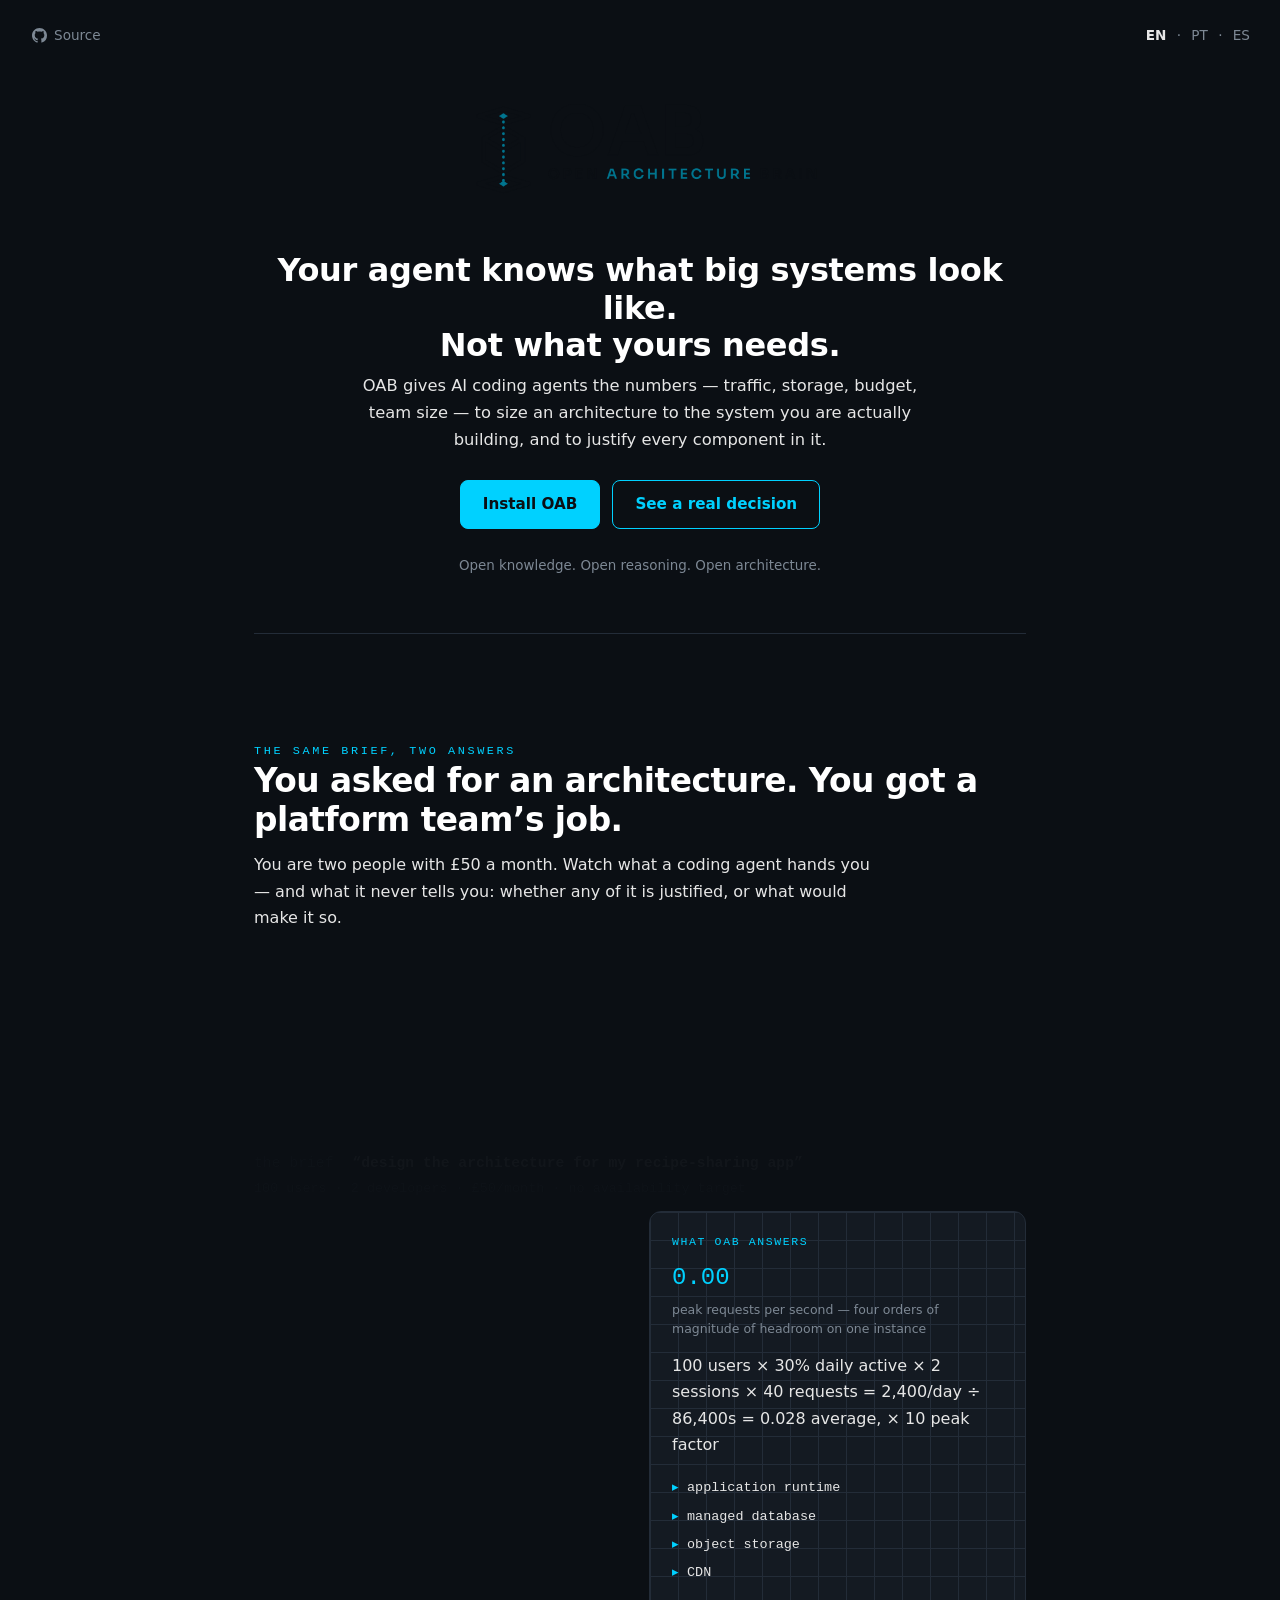
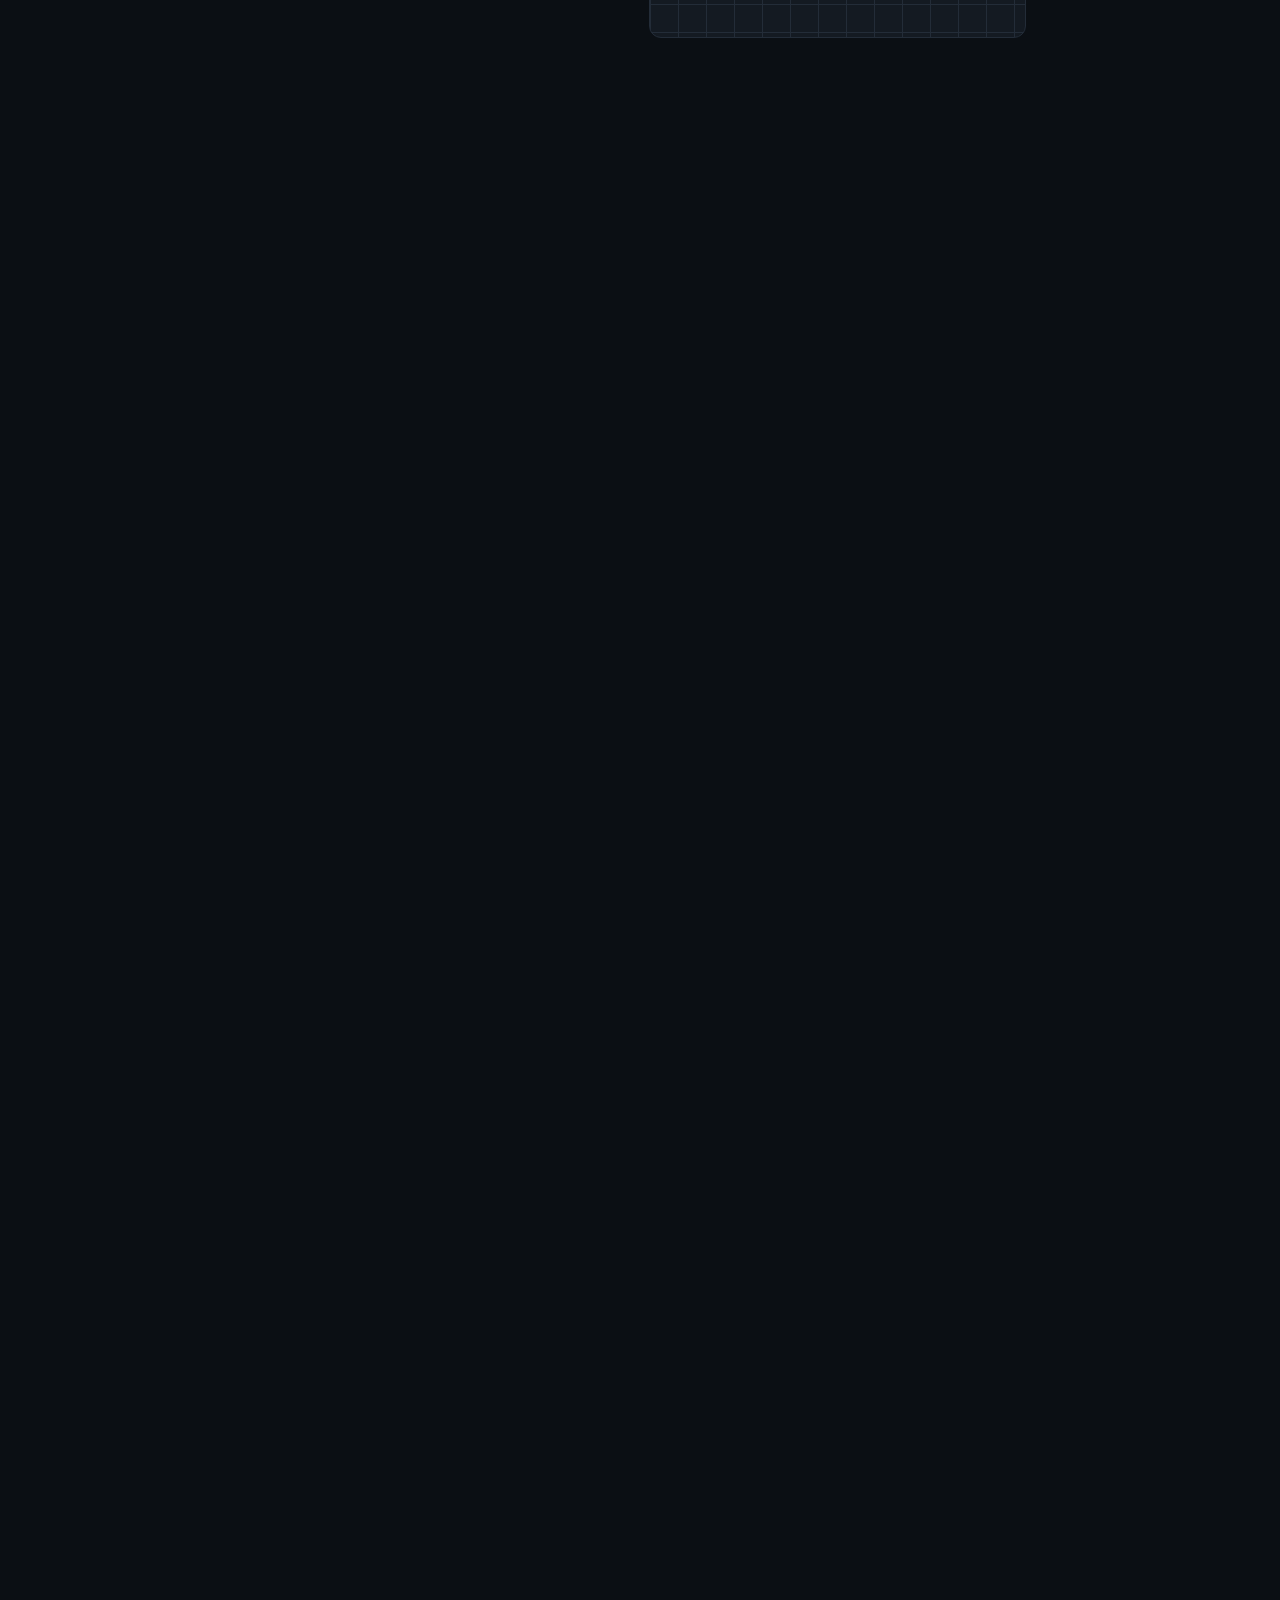
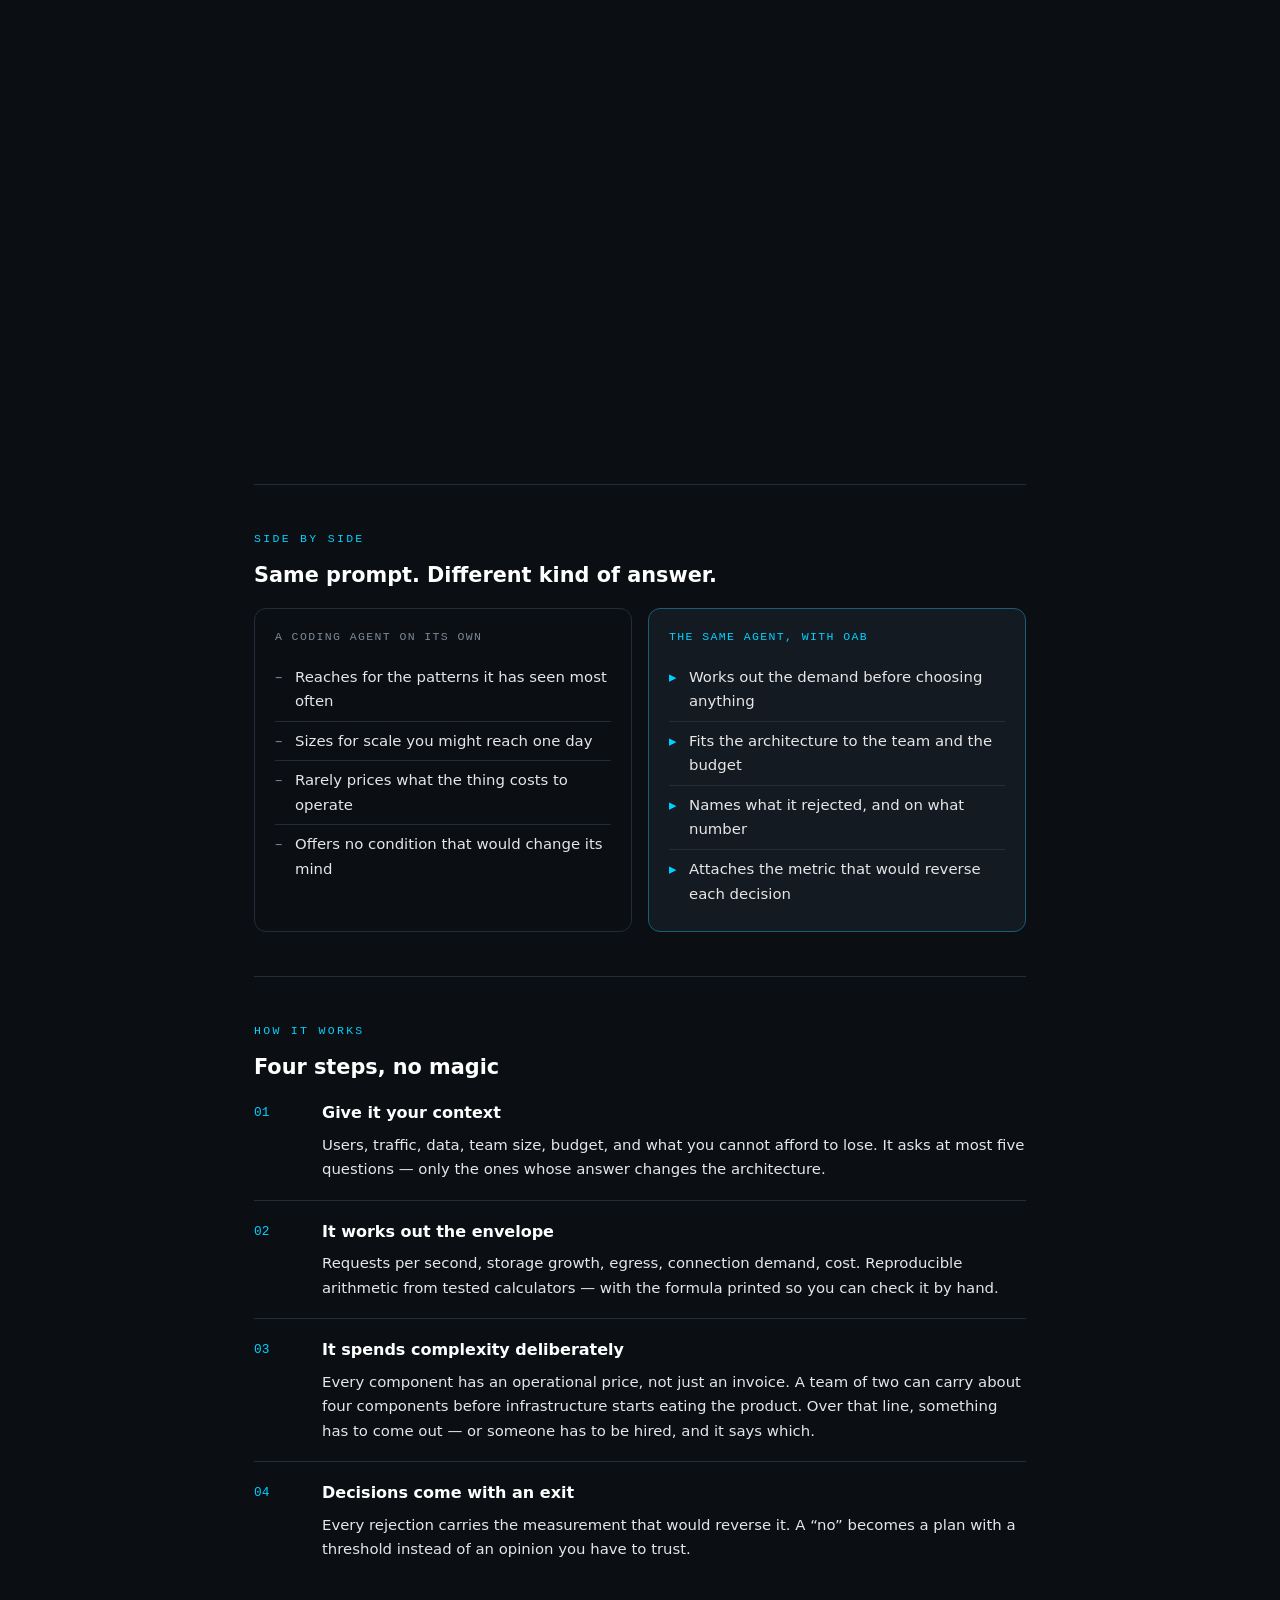
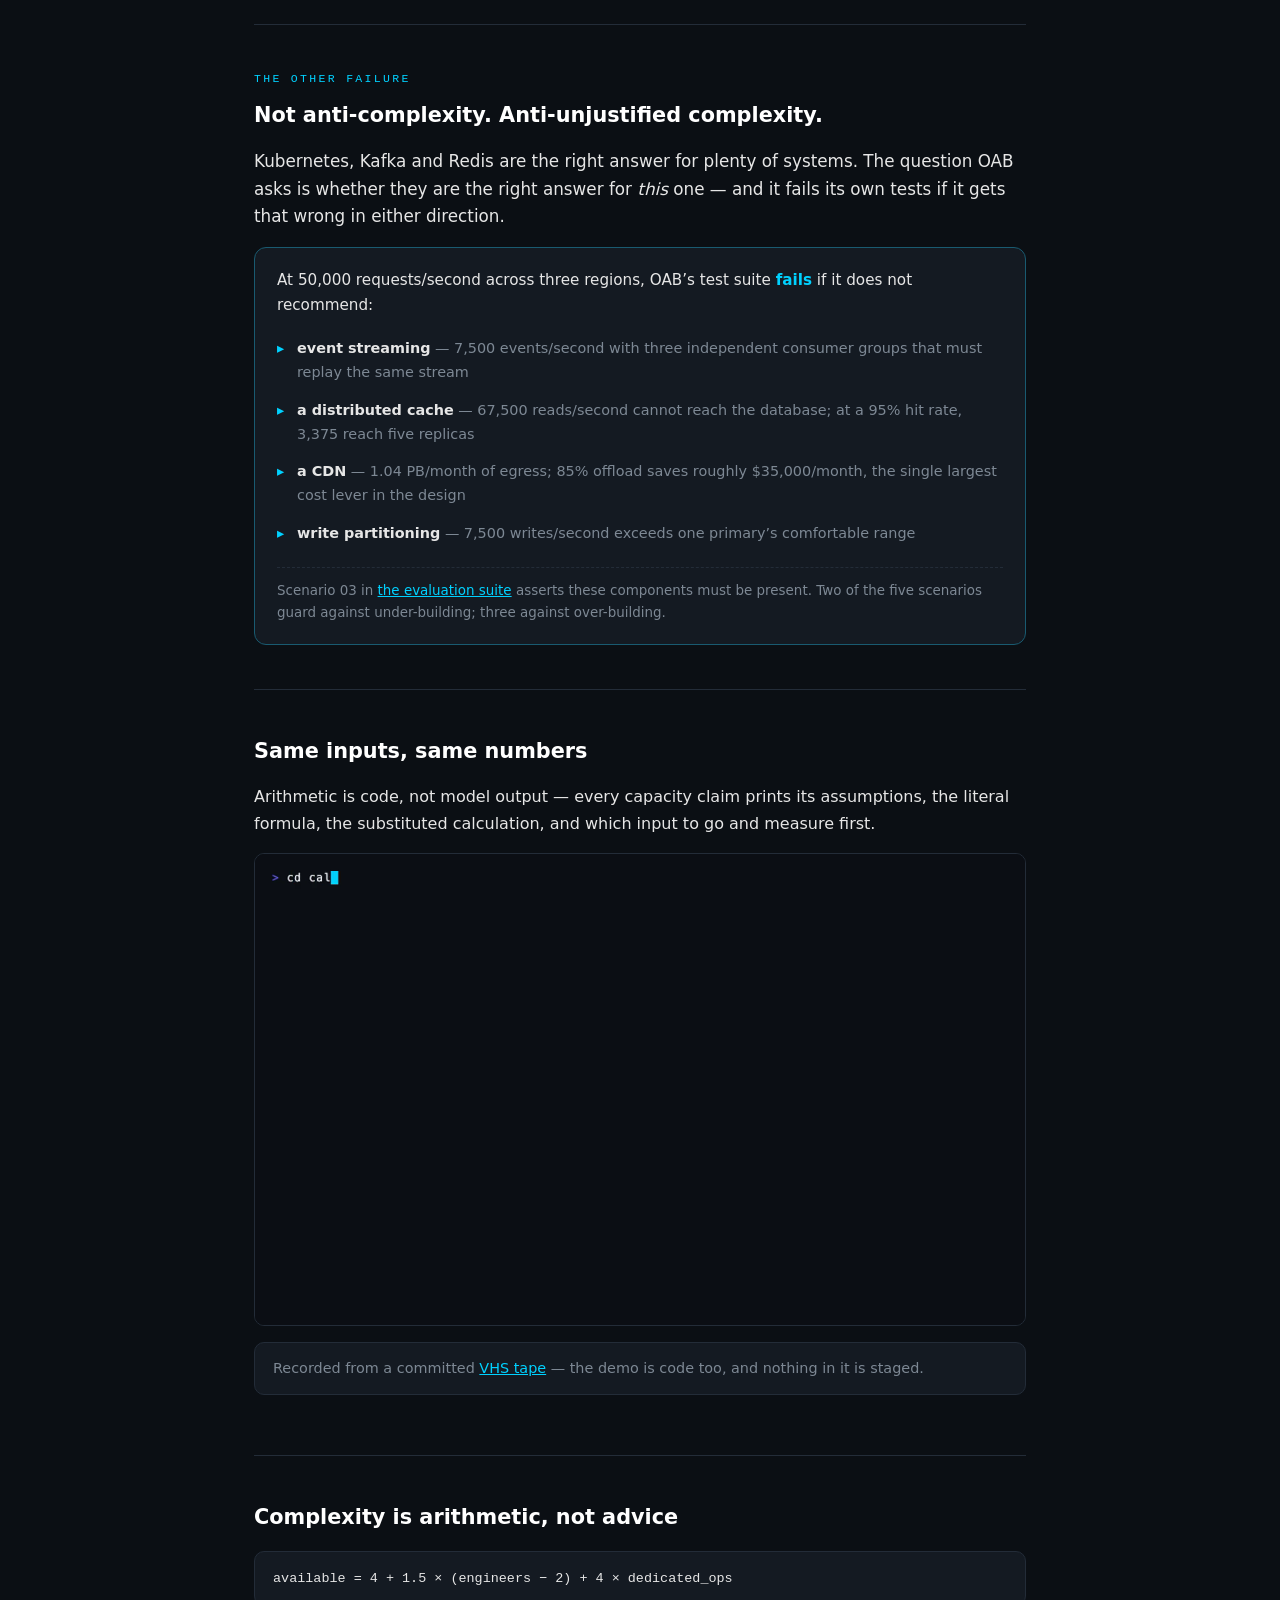
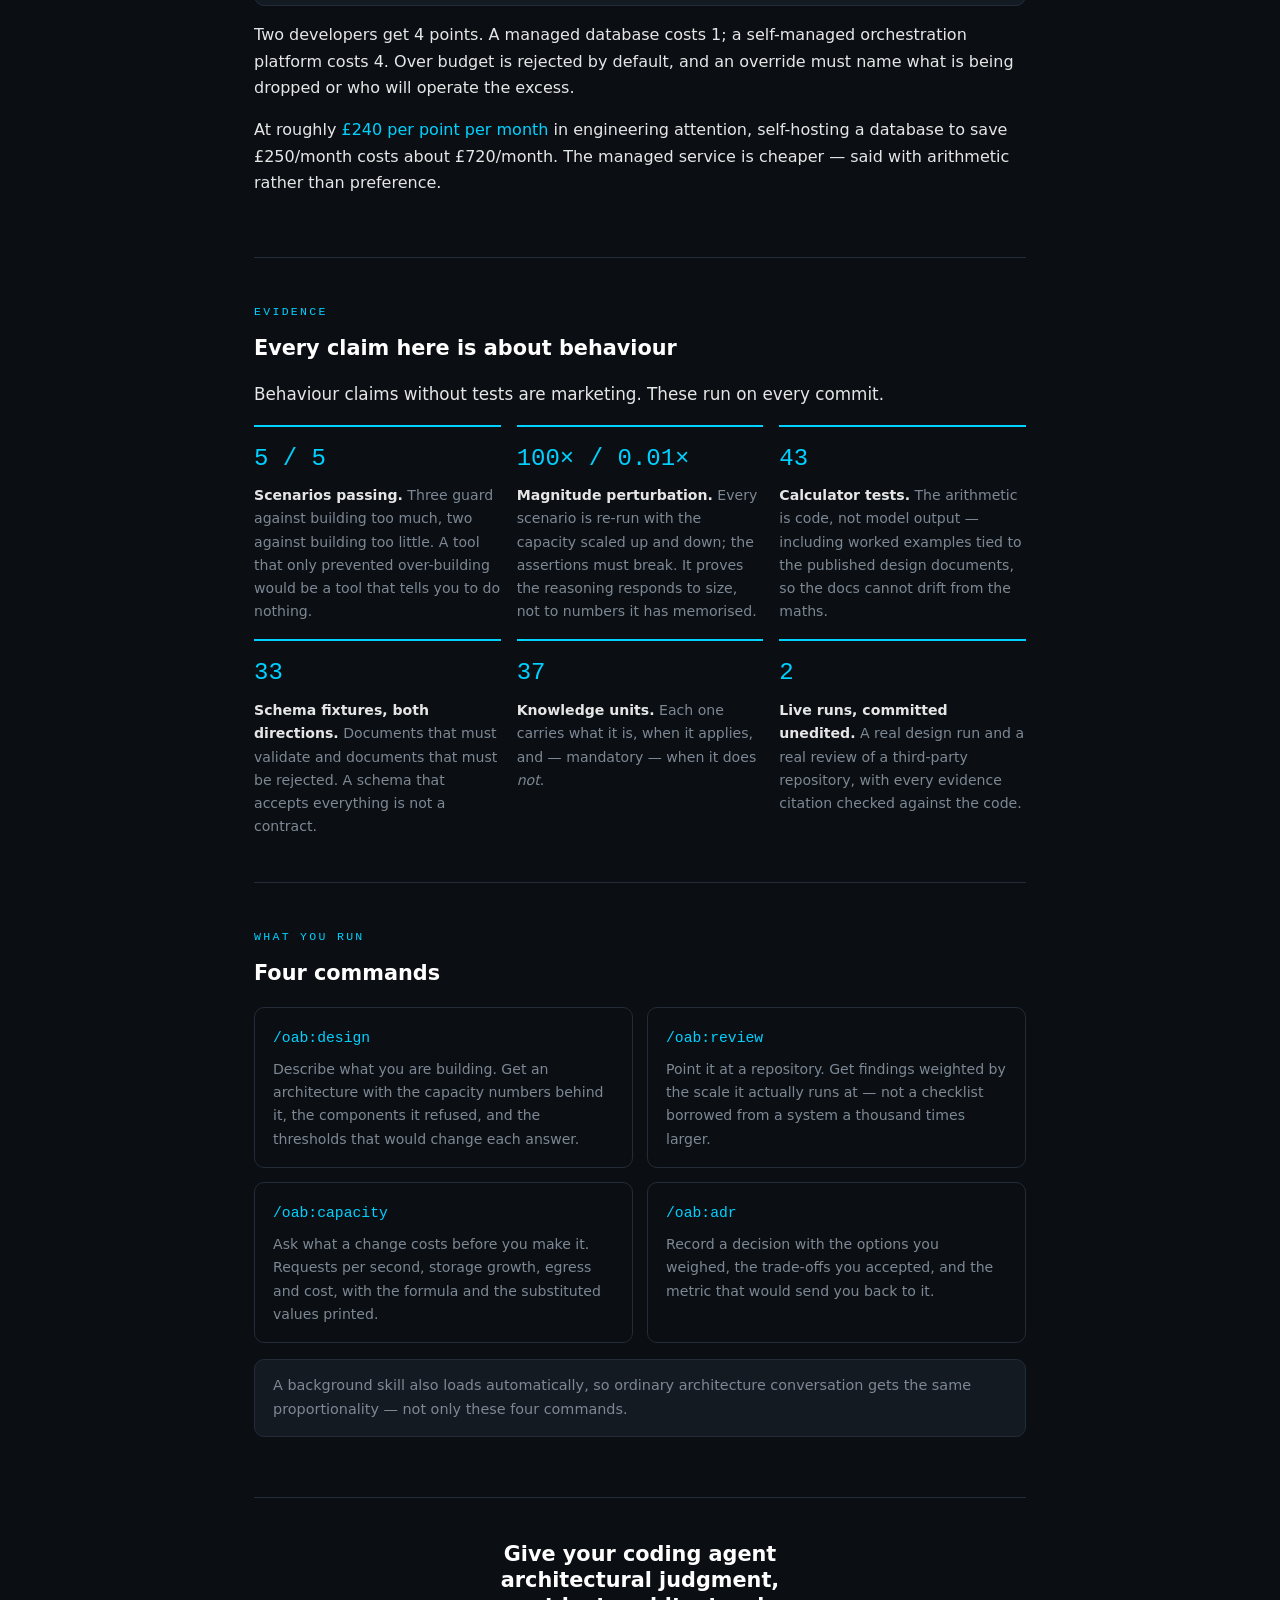
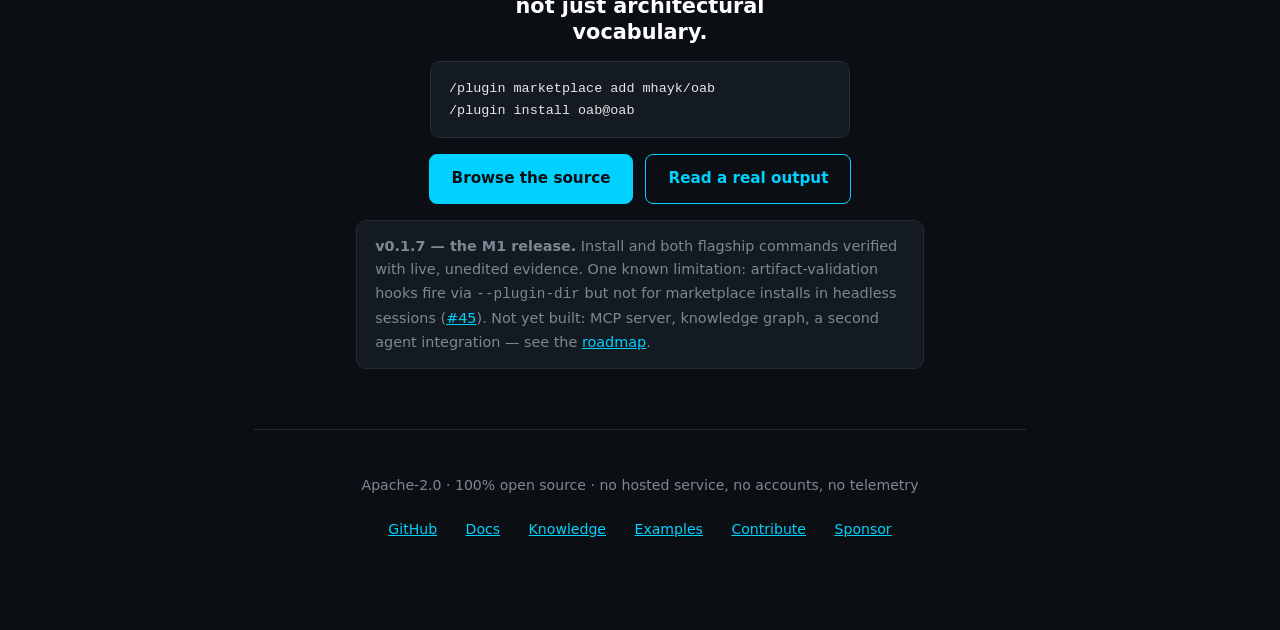
==== commit 6c57863c: "site: put the source link where an open-source project should The only explicit link to the code sat" ====
--- a/website/index.html
+++ b/website/index.html
@@ -21,6 +21,8 @@
 </head>
 <body>
 <div class="wrap">
+
+<a class="repo" href="https://github.com/mhayk/oab" aria-label="View the source on GitHub"><svg viewBox="0 0 16 16" width="15" height="15" aria-hidden="true" fill="currentColor"><path d="M8 0C3.58 0 0 3.58 0 8c0 3.54 2.29 6.53 5.47 7.59.4.07.55-.17.55-.38 0-.19-.01-.82-.01-1.49-2.01.37-2.53-.49-2.69-.94-.09-.23-.48-.94-.82-1.13-.28-.15-.68-.52-.01-.53.63-.011.08.58 1.23.82.72 1.21 1.87.87 2.33.66.07-.52.28-.87.51-1.07-1.78-.2-3.64-.89-3.64-3.95 0-.87.31-1.59.82-2.15-.08-.2-.36-1.02.08-2.12 0 0 .67-.21 2.2.82.64-.18 1.32-.27 2-.27s1.36.09 2 .27c1.53-1.04 2.2-.82 2.2-.82.44 1.1.16 1.92.08 2.12.51.56.82 1.27.82 2.15 0 3.07-1.87 3.75-3.65 3.95.29.25.54.73.54 1.48 0 1.07-.01 1.93-.01 2.2 0 .21.15.46.55.38A8.01 8.01 0 0 0 16 8c0-4.42-3.58-8-8-8Z"/></svg><span>Source</span></a>
 
 <nav class="lang" aria-label="Language"><strong>EN</strong> · <a href="pt/">PT</a> · <a href="es/">ES</a></nav>
 
@@ -318,7 +320,7 @@
   <pre><code>/plugin marketplace add mhayk/oab
 /plugin install oab@oab</code></pre>
   <div class="cta">
-    <a class="btn solid" href="https://github.com/mhayk/oab">Get it on GitHub</a>
+    <a class="btn solid" href="https://github.com/mhayk/oab">Browse the source</a>
     <a class="btn" href="https://github.com/mhayk/oab/tree/main/examples">Read a real output</a>
   </div>
   <p class="note"><strong>v0.1.7 — the M1 release.</strong> Install and both flagship commands
--- a/website/style.css
+++ b/website/style.css
@@ -221,3 +221,12 @@
 a:focus-visible, .btn:focus-visible {
   outline: 2px solid var(--accent); outline-offset: 3px; border-radius: 4px;
 }
+
+/* Persistent source link, mirroring the language switcher. An open-source project whose whole
+   argument is that everything is inspectable should not bury the source at line 321 of 350. */
+.repo{position:absolute;top:18px;left:24px;font-size:.85rem;z-index:2;
+      display:inline-flex;align-items:center;gap:7px;padding:6px 8px;min-height:24px;
+      color:var(--muted);text-decoration:none}
+.repo:hover{color:var(--accent)}
+.repo svg{flex:none}
+@media (max-width:520px){ .repo span{display:none} }
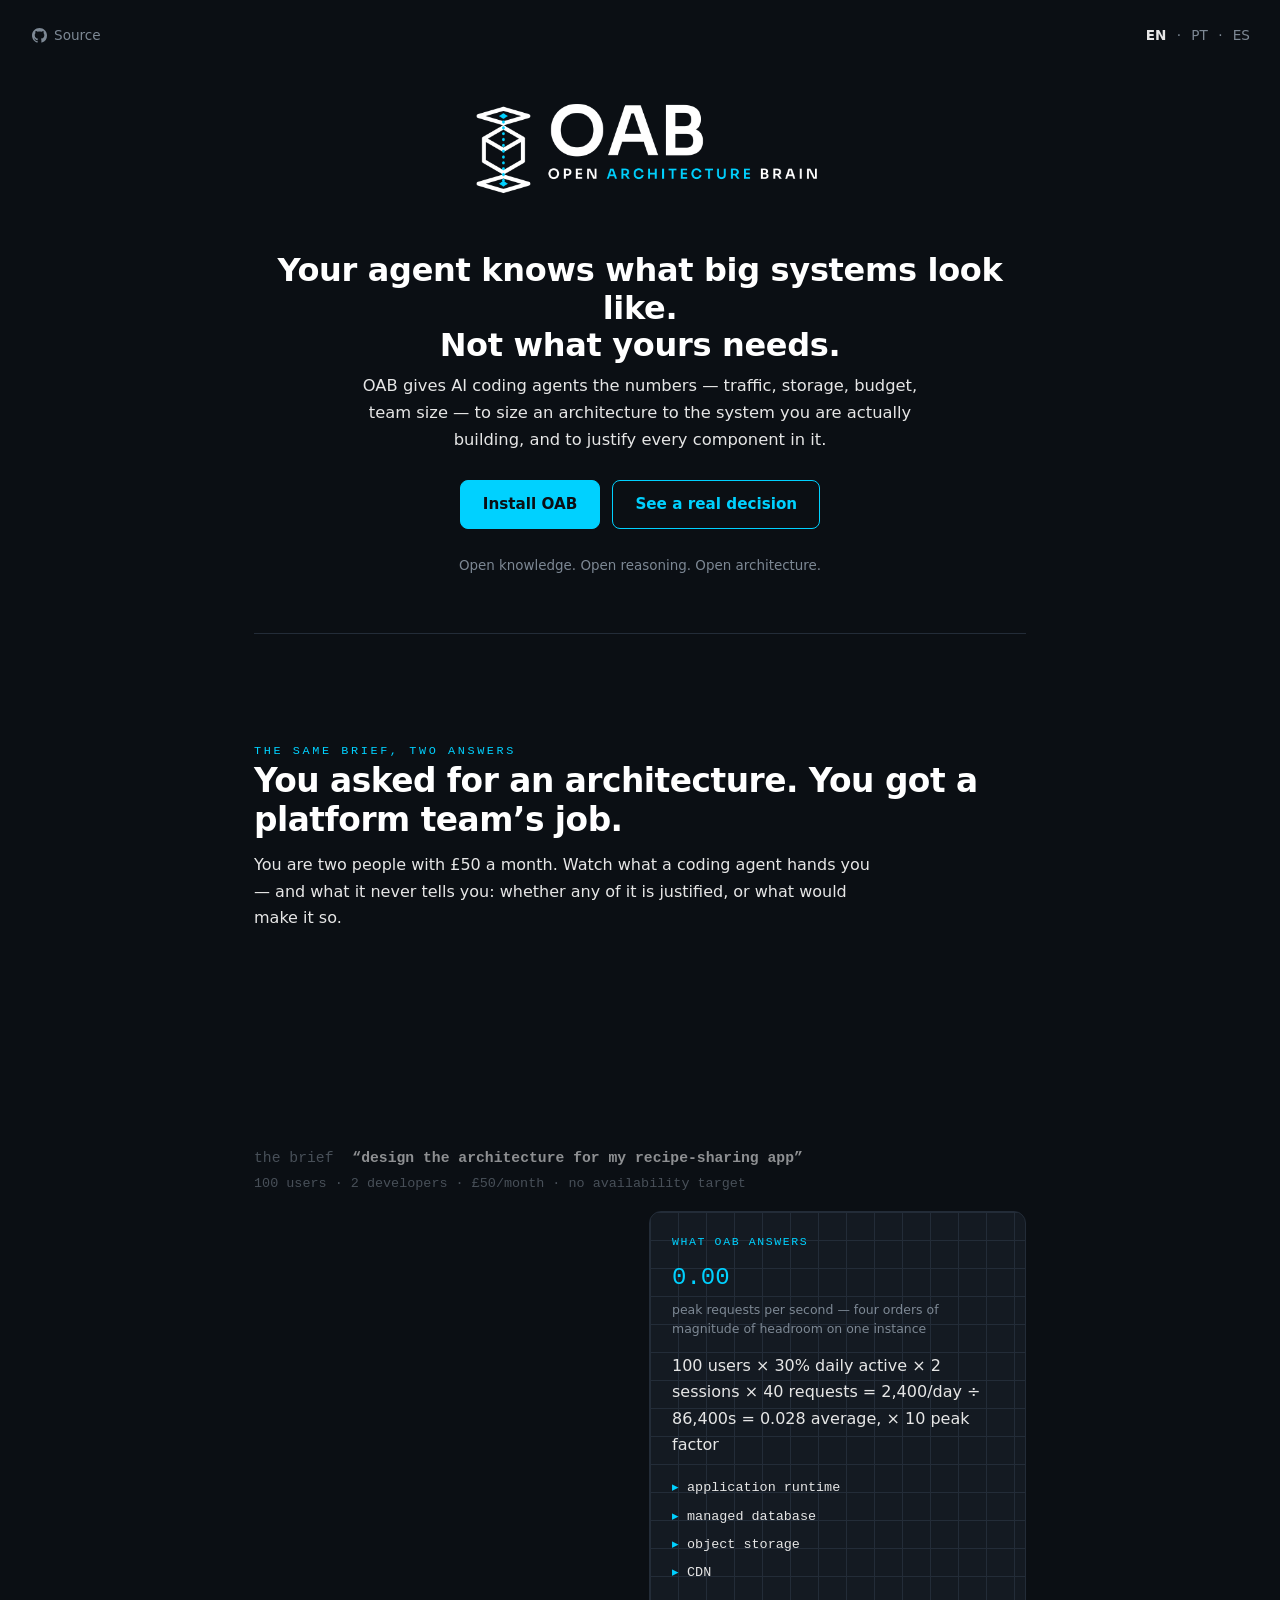
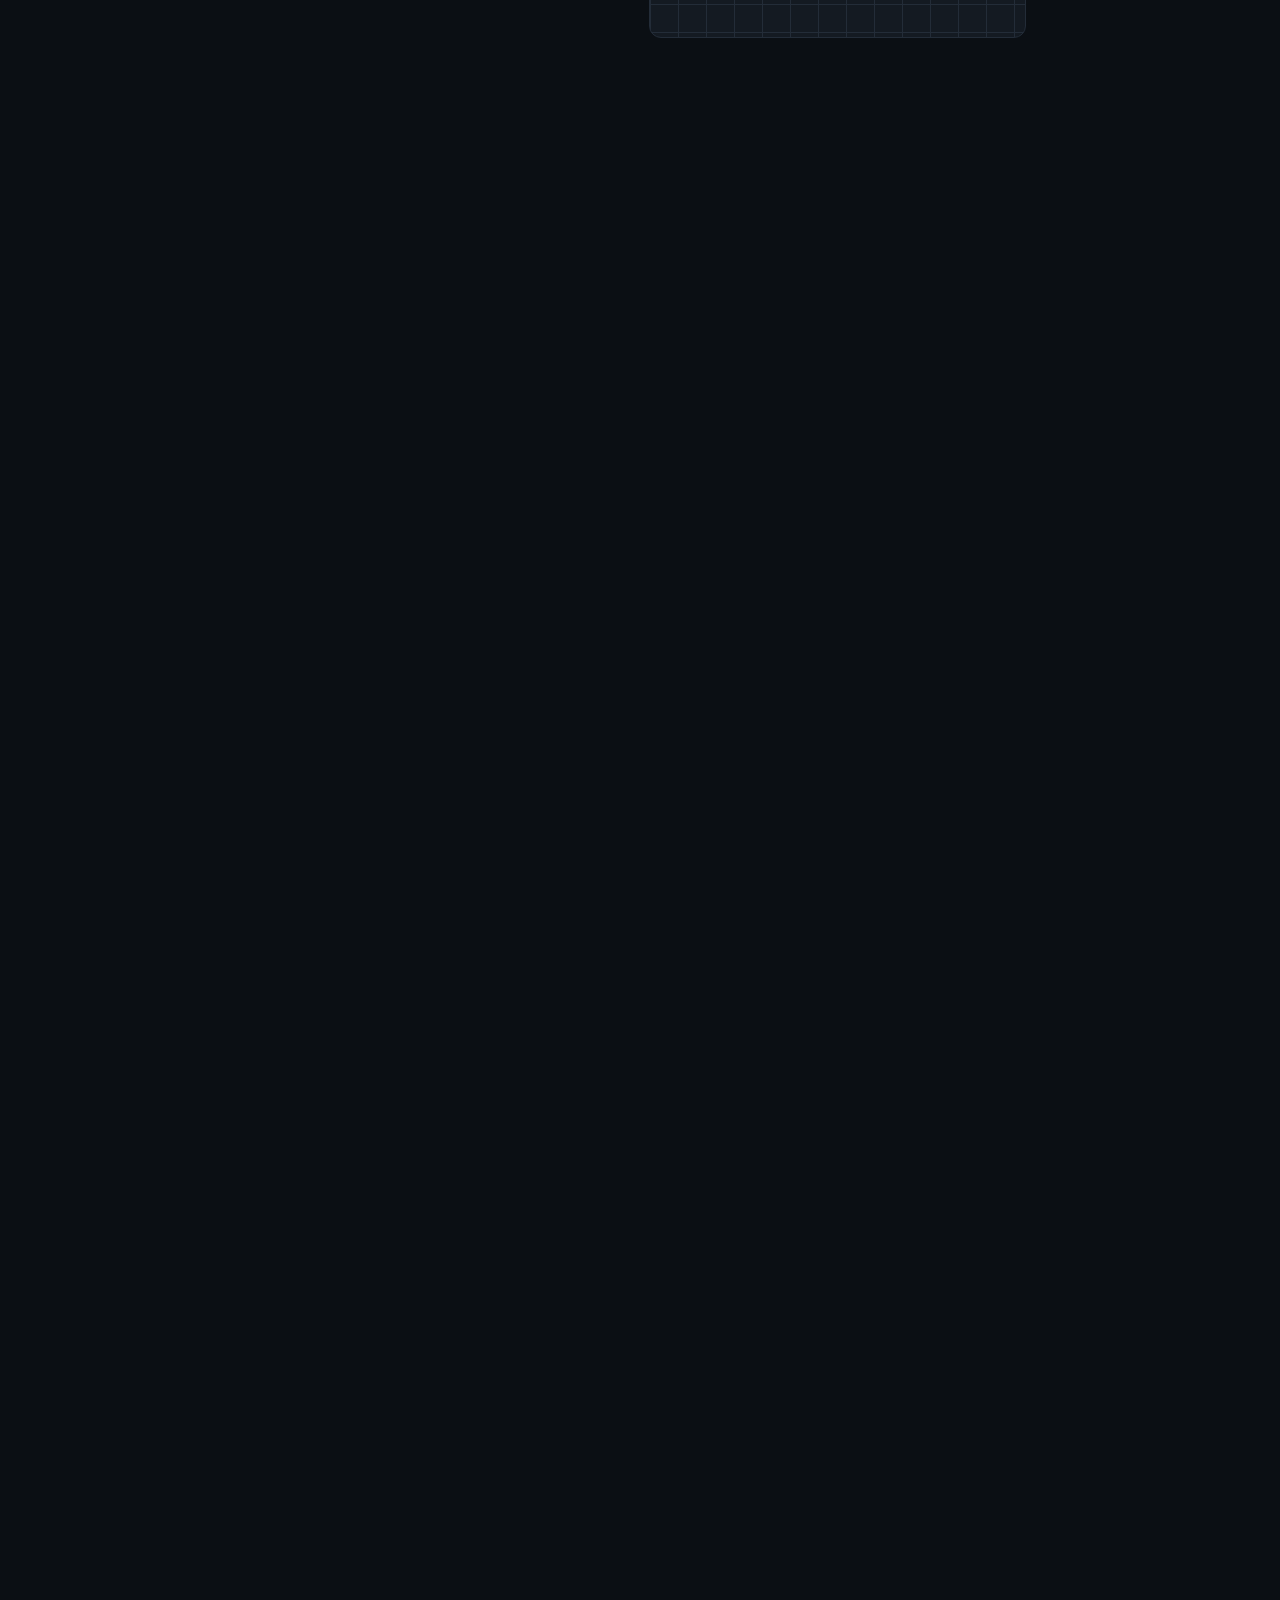
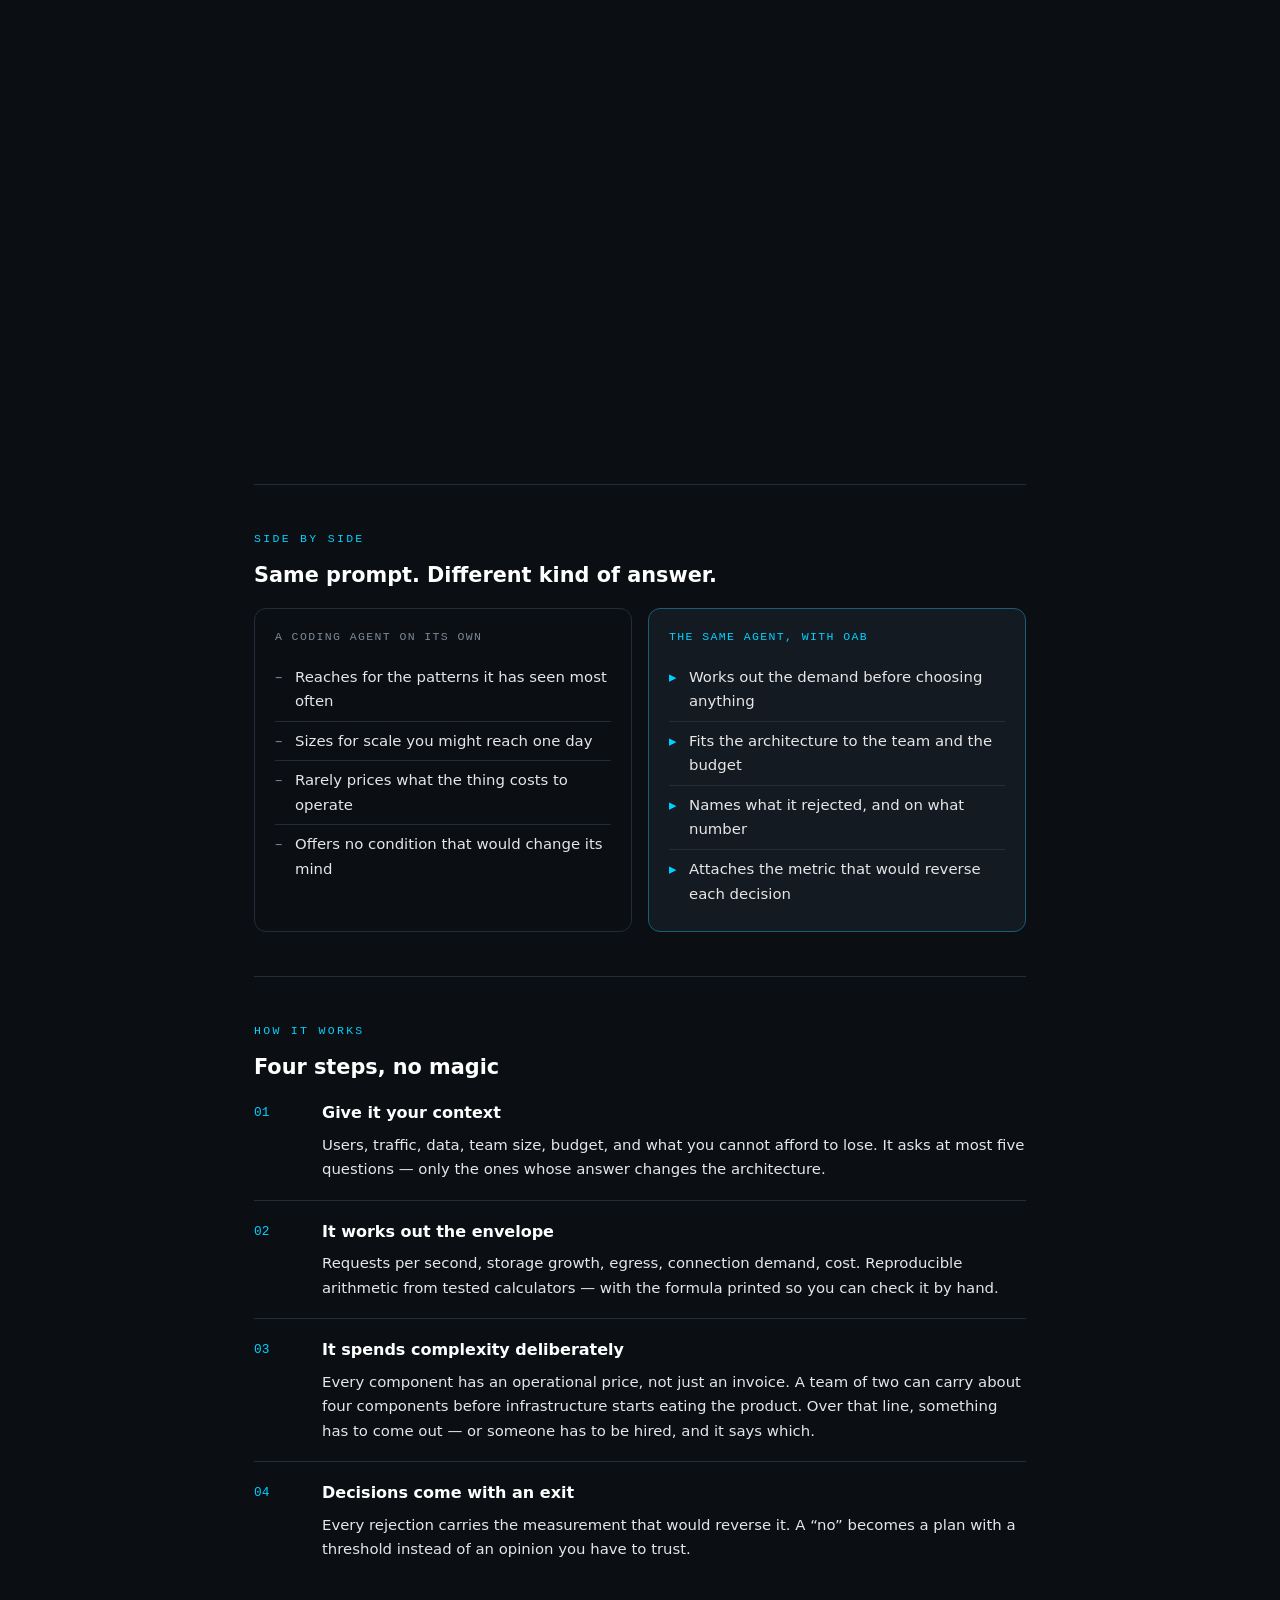
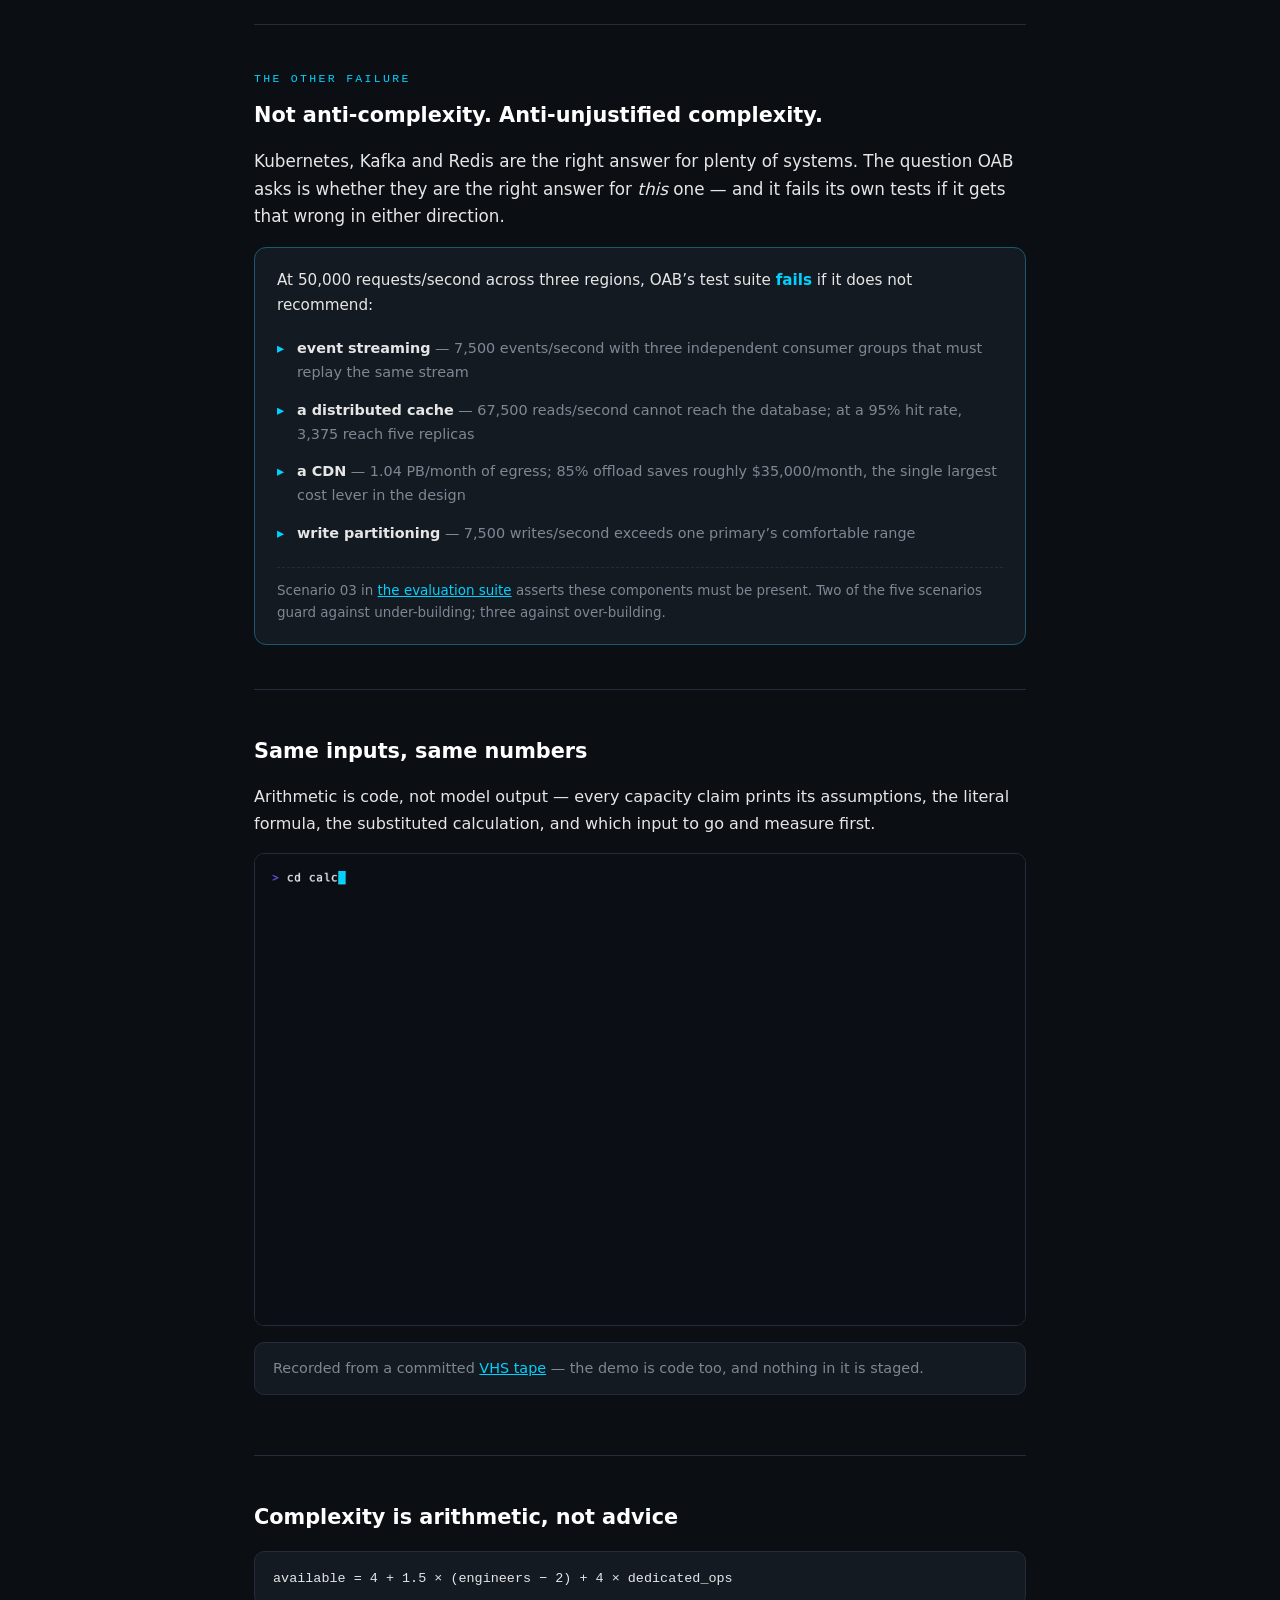
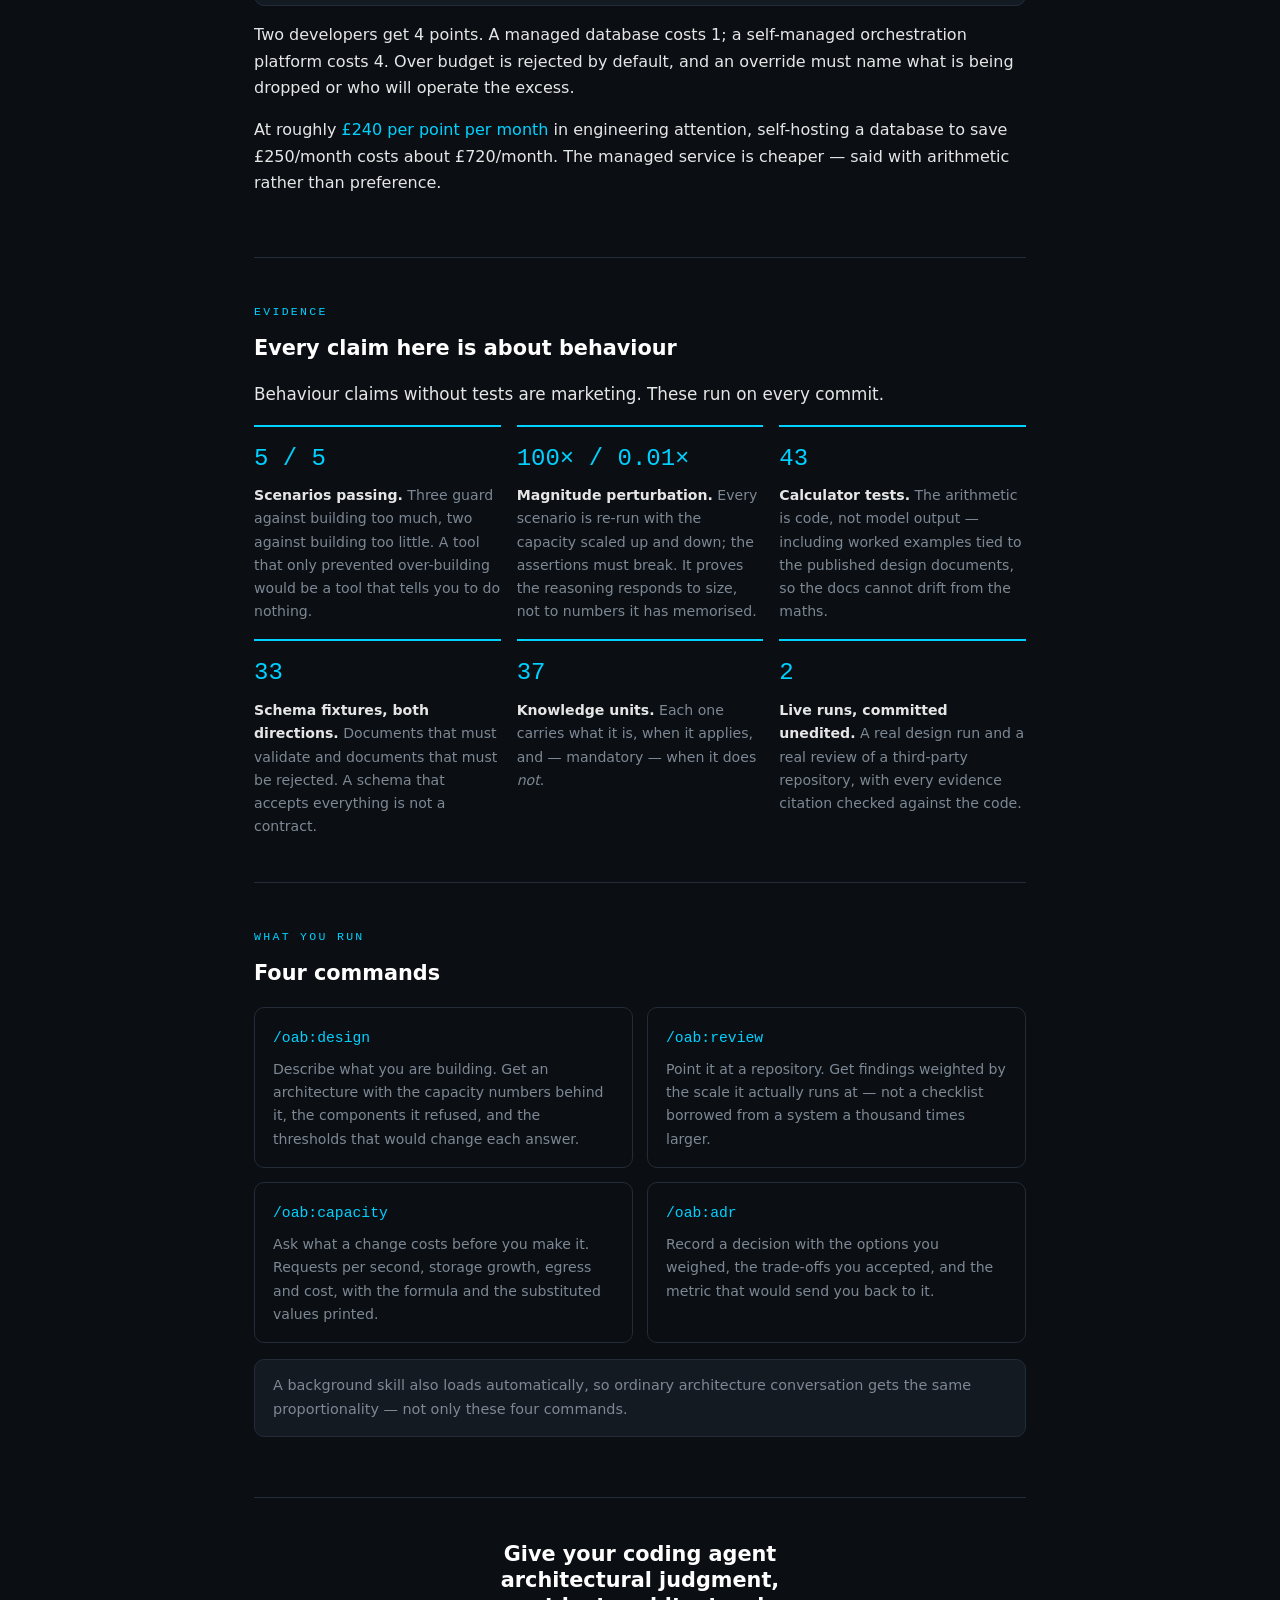
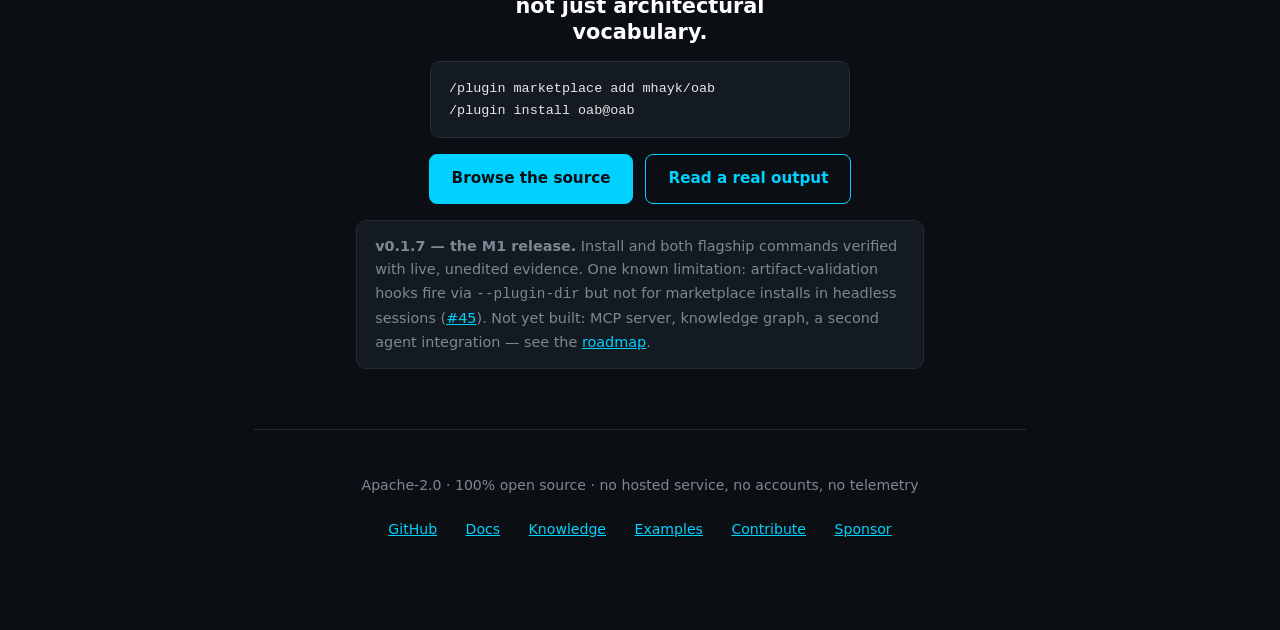
==== commit 0450afb4: "site: make the strike readable as a strike, and stop the logo vanishing Reported: the line through K" ====
--- a/website/index.html
+++ b/website/index.html
@@ -27,10 +27,10 @@
 <nav class="lang" aria-label="Language"><strong>EN</strong> · <a href="pt/">PT</a> · <a href="es/">ES</a></nav>
 
 <header>
-  <picture>
-    <source media="(prefers-color-scheme: light)" srcset="oab-logo-on-light.png">
-    <img src="oab-logo-on-dark.png" alt="OAB — Open Architecture Brain">
-  </picture>
+  <!-- The page is pinned dark via data-theme, so the logo is always the on-dark
+       variant. A prefers-color-scheme source here served the dark-ink logo onto the
+       dark background for anyone whose OS is in light mode. -->
+  <img src="oab-logo-on-dark.png" alt="OAB — Open Architecture Brain">
   <h1>Your agent knows what big systems look like.<br>Not what yours needs.</h1>
   <p class="hero-sub">OAB gives AI coding agents the numbers — traffic, storage, budget, team size —
   to size an architecture to the system you are actually building, and to justify every component
--- a/website/style.css
+++ b/website/style.css
@@ -1,7 +1,10 @@
   /* Single-page site, no build step, no external requests. Fonts are the system stack until
      Sora and Inter are self-hosted as WOFF2 — the site must not call an external service. */
   :root{--bg:#0B0F14;--raised:#141A22;--fg:#E6E6E6;--bright:#FFF;--accent:#00D1FF;--muted:#7d8894;--line:#232c38}
-  @media (prefers-color-scheme: light){:root:not([data-theme=dark]){--bg:#fff;--raised:#f5f6f8;--fg:#1b2430;--bright:#0B0F14;--accent:#00758F;--muted:#5a6674;--line:#e2e6ea}}
+  /* INERT: <html data-theme="dark"> pins the page, so :not([data-theme=dark]) never matches
+   and this block does not apply. Kept as the token set a light theme would need. Do not
+   assume the page reacts to prefers-color-scheme — the logo once did, and broke. */
+@media (prefers-color-scheme: light){:root:not([data-theme=dark]){--bg:#fff;--raised:#f5f6f8;--fg:#1b2430;--bright:#0B0F14;--accent:#00758F;--muted:#5a6674;--line:#e2e6ea}}
   *{box-sizing:border-box}
   body{margin:0;background:var(--bg);color:var(--fg);font:16px/1.65 ui-sans-serif,system-ui,-apple-system,"Segoe UI",Roboto,sans-serif;-webkit-font-smoothing:antialiased}
   .wrap{max-width:820px;margin:0 auto;padding:0 24px}
@@ -118,7 +121,11 @@
 .bp-rejects-head { font-family: ui-monospace, monospace; font-size: .68rem; letter-spacing: .1em; text-transform: uppercase; color: var(--muted); margin: 0 0 8px; }
 .bp-rejects ul { list-style: none; margin: 0; padding: 0; }
 .bp-reject { font-family: ui-monospace, monospace; font-size: .8rem; padding: 2px 0; display: flex; gap: 7px; flex-wrap: wrap; color: var(--muted); }
-.bp-reject .bp-kind { color: var(--fg); text-decoration: line-through; text-decoration-color: var(--muted); }
+/* The strike must not be mistakable for a grid line. --muted (#7d8894) at 1px over the blueprint
+   grid (--line #232c38) read as background decoration rather than as "crossed off", which lost the
+   meaning entirely. Text colour at 2px puts it far outside the grid's contrast range. */
+.bp-reject .bp-kind { color: var(--fg); text-decoration: line-through;
+  text-decoration-color: var(--fg); text-decoration-thickness: 2px; }
 .bp-reject .bp-trigger { flex-basis: 100%; padding-left: 20px; font-size: .74rem; }
 .bp-reject .bp-trigger em { color: var(--accent); font-style: normal; }
 
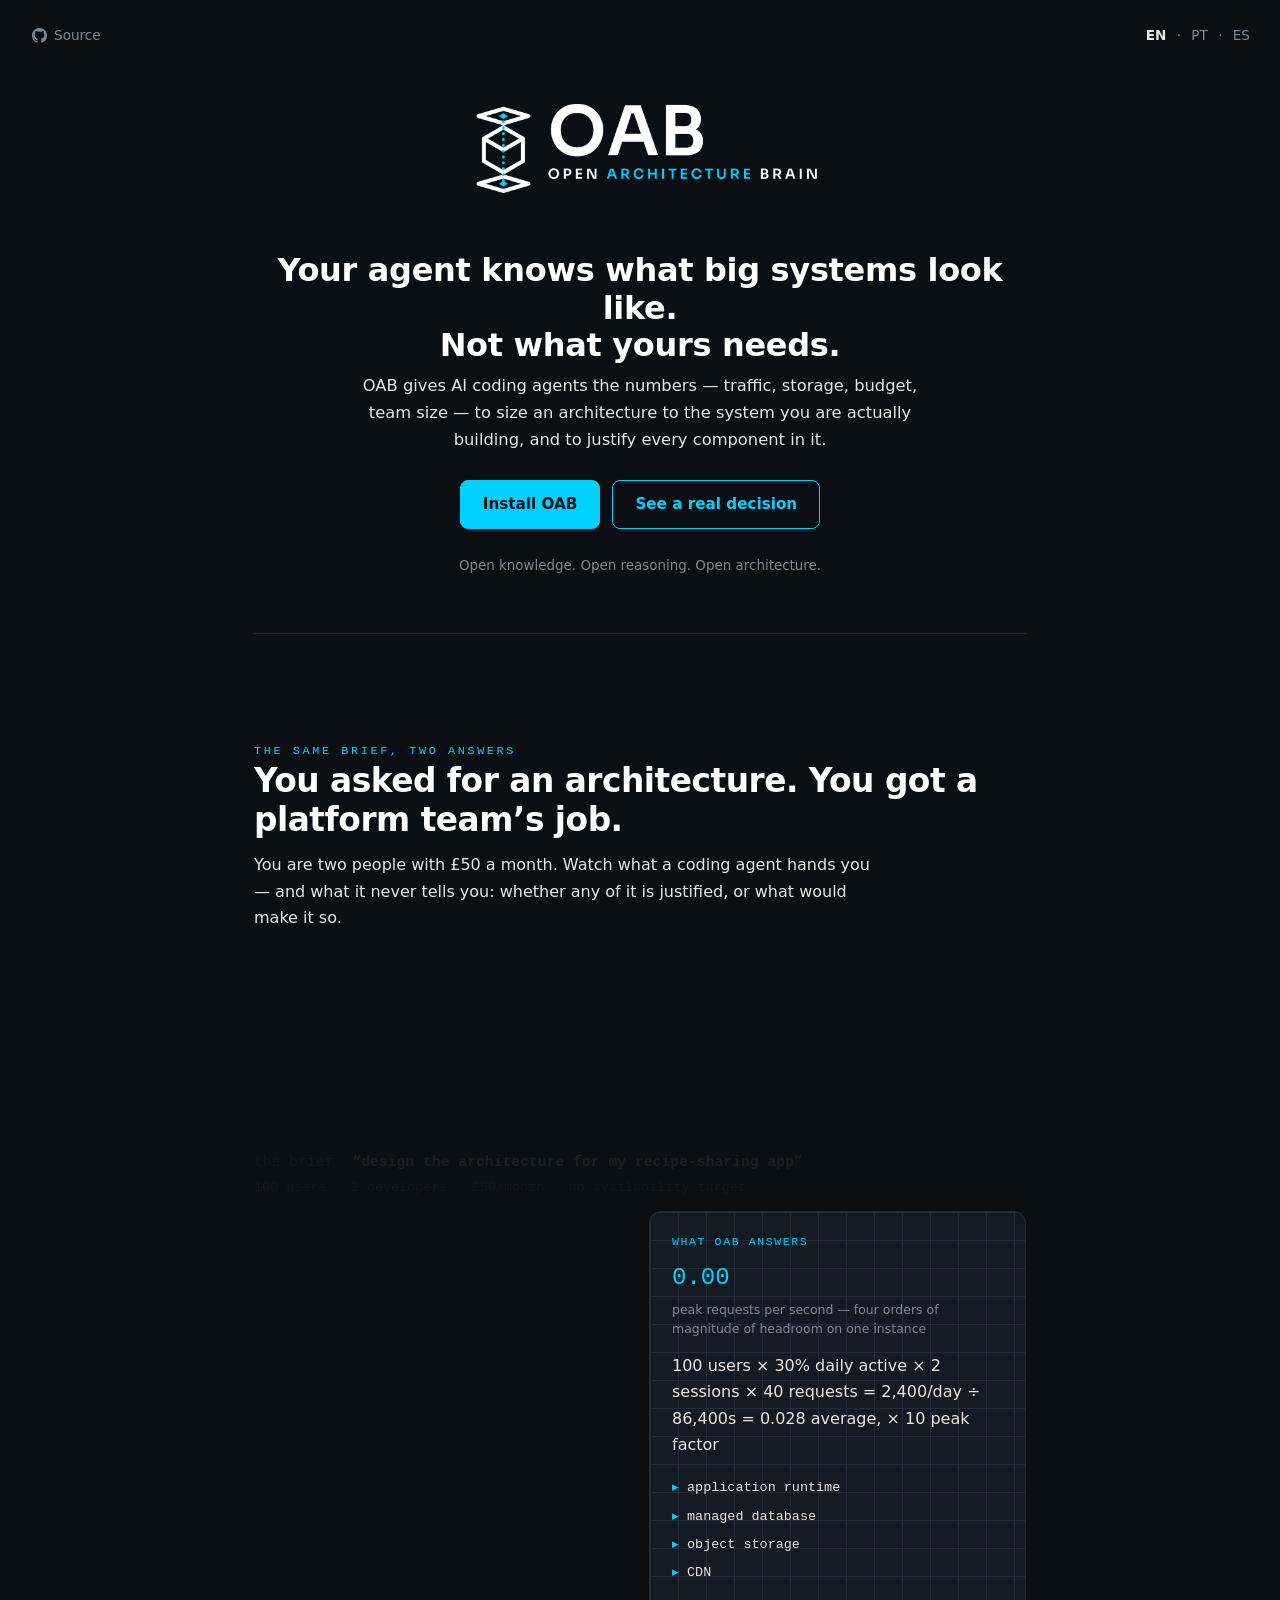
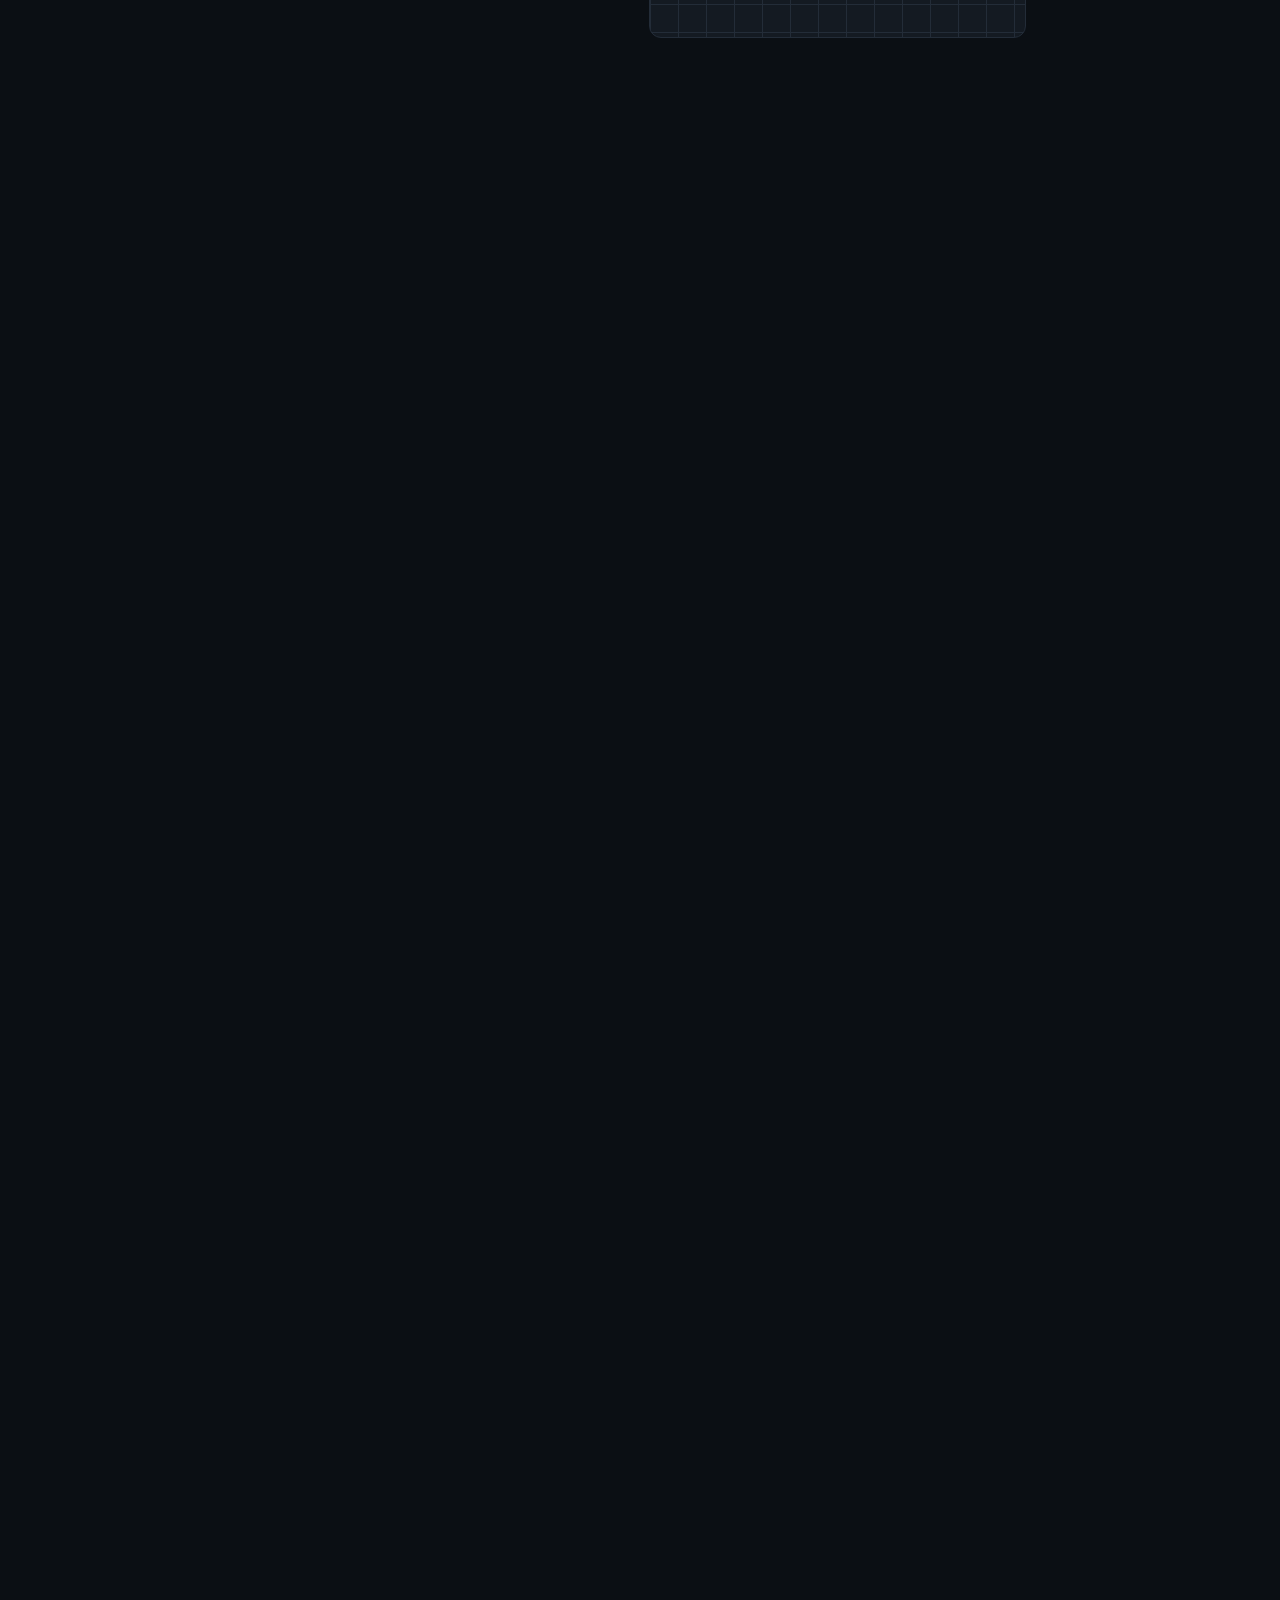
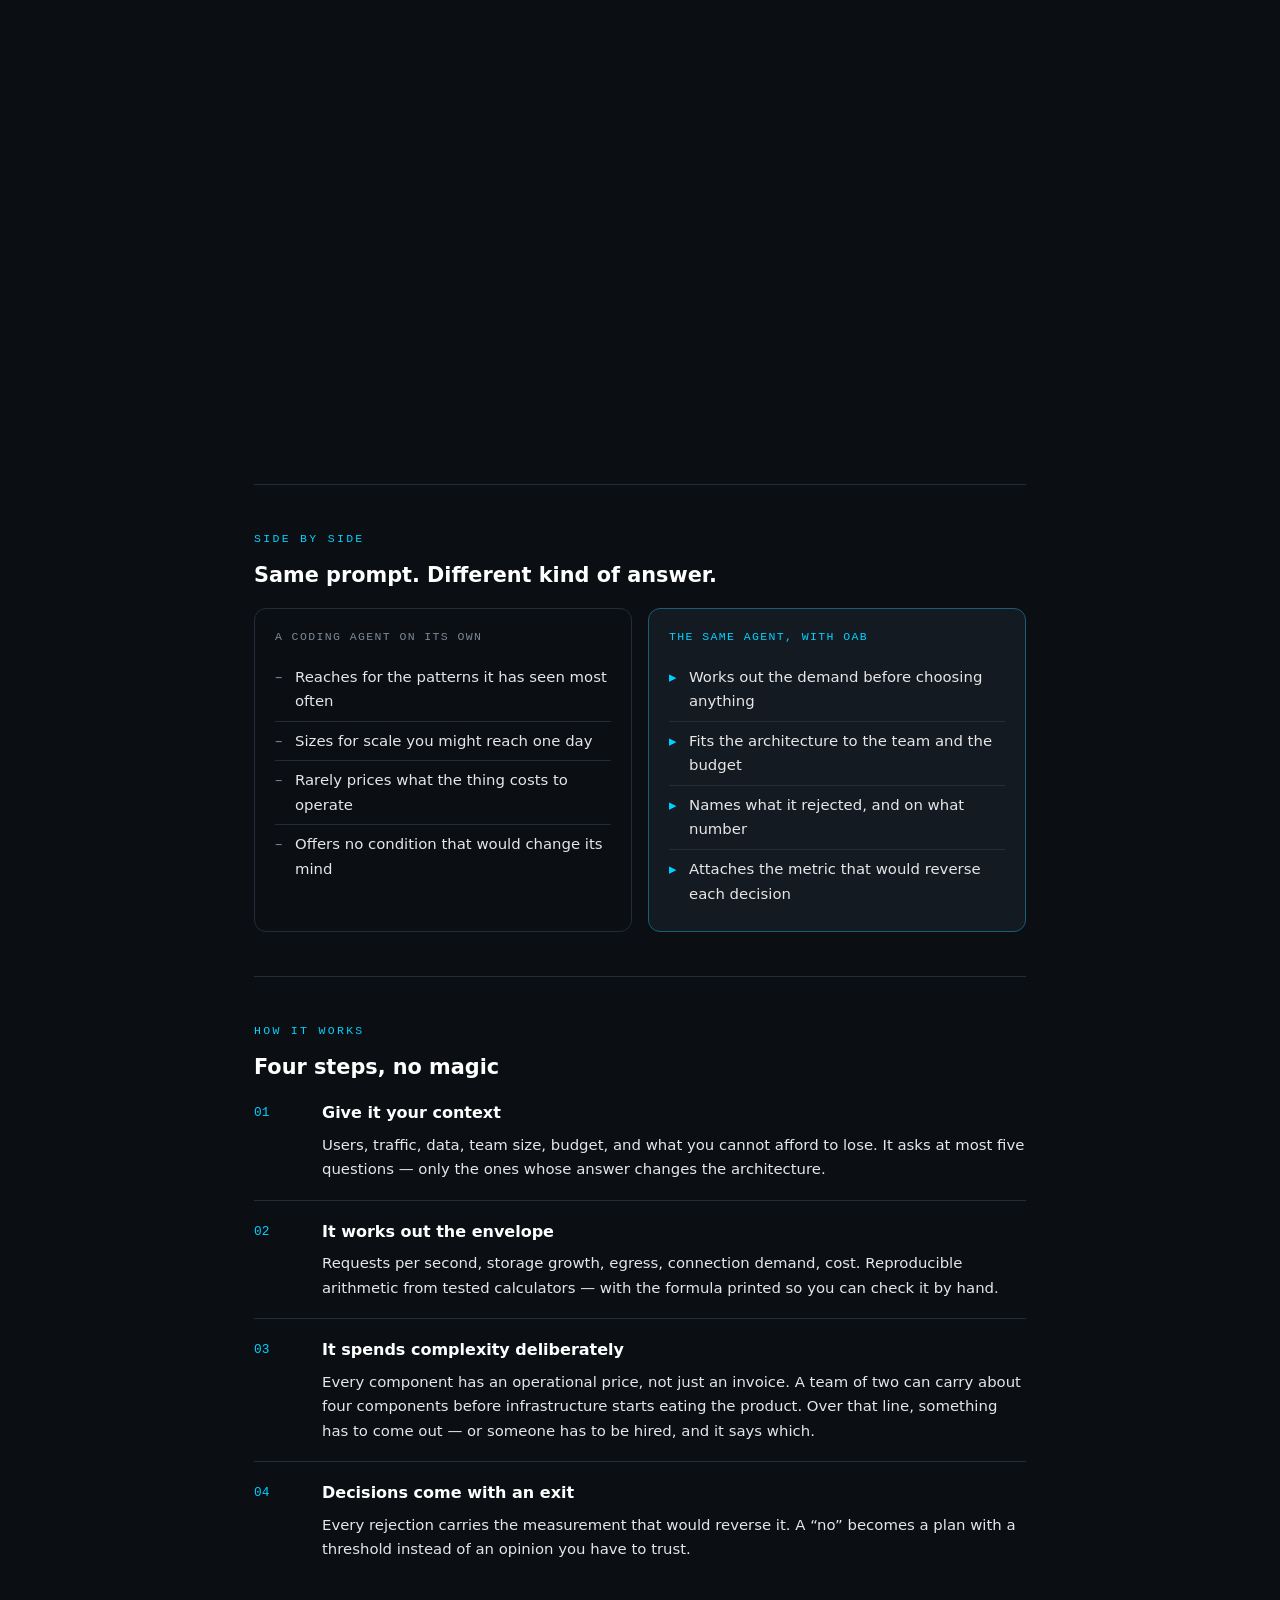
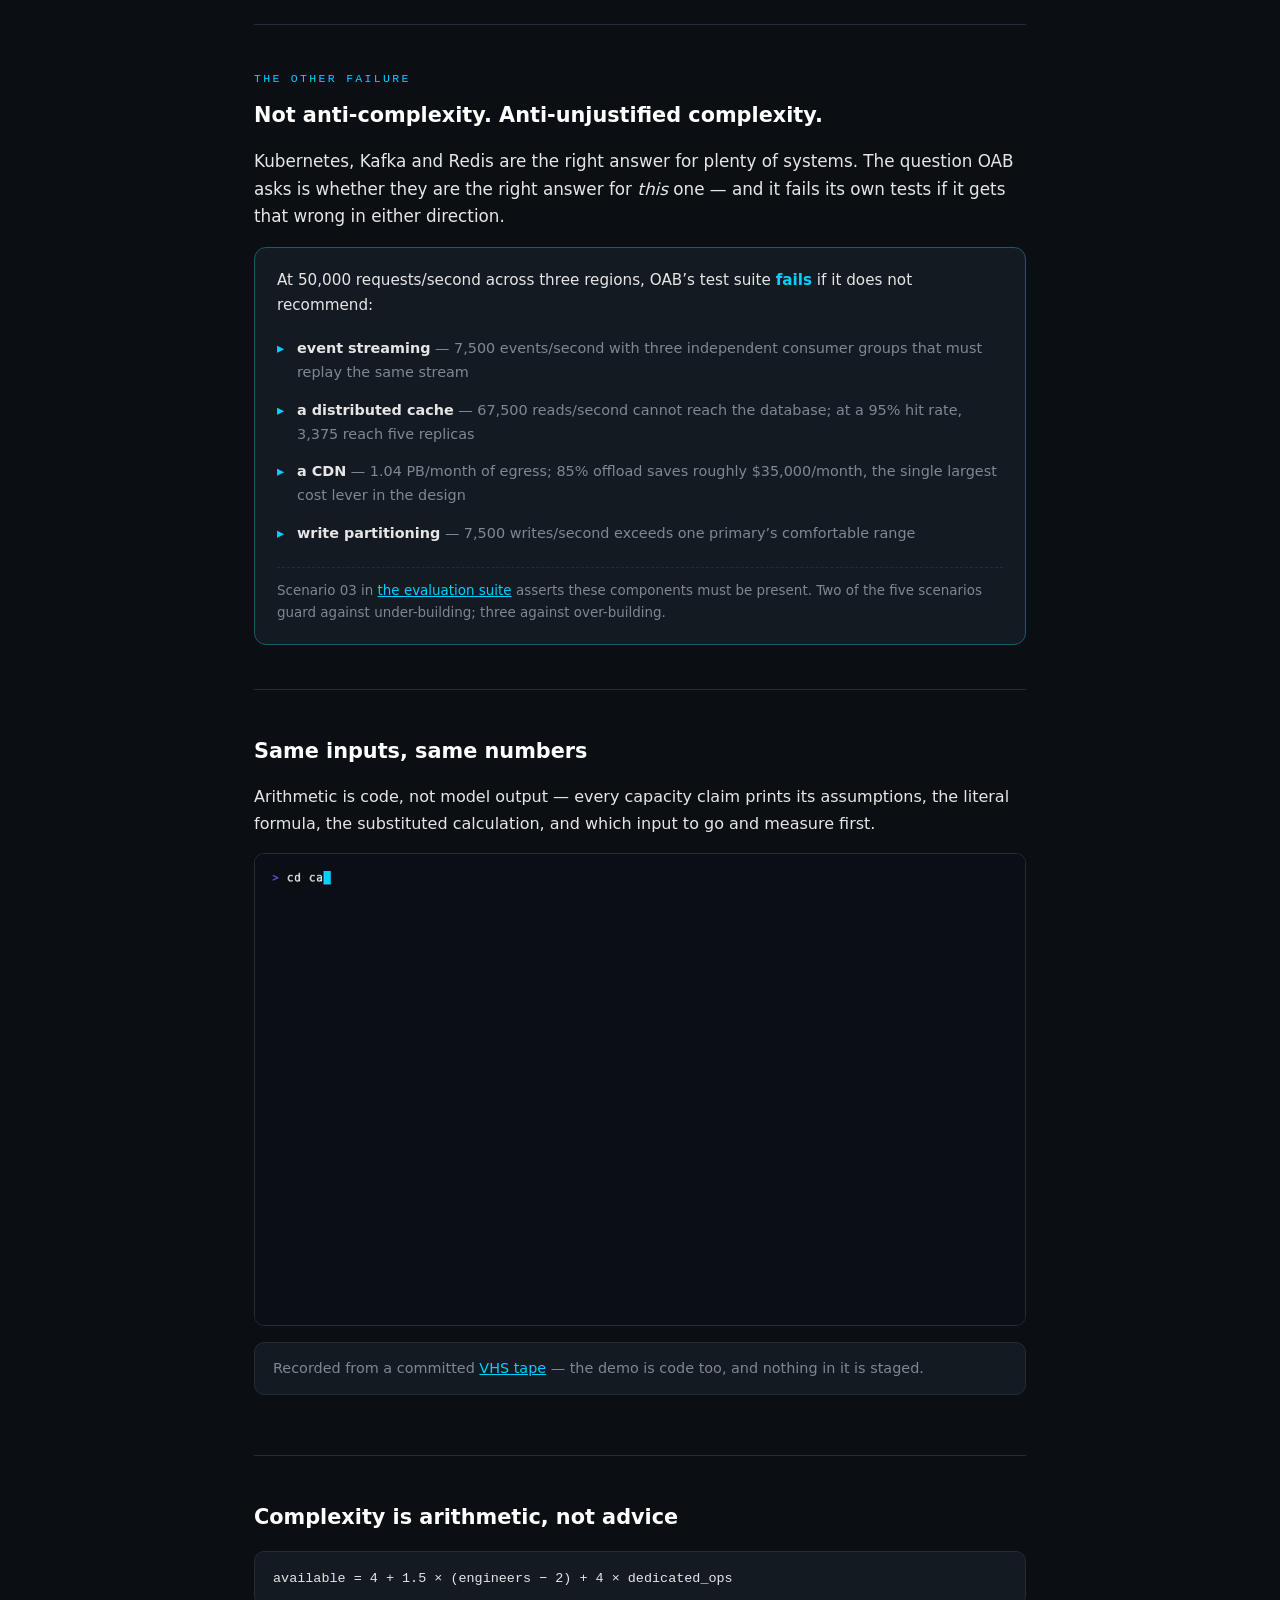
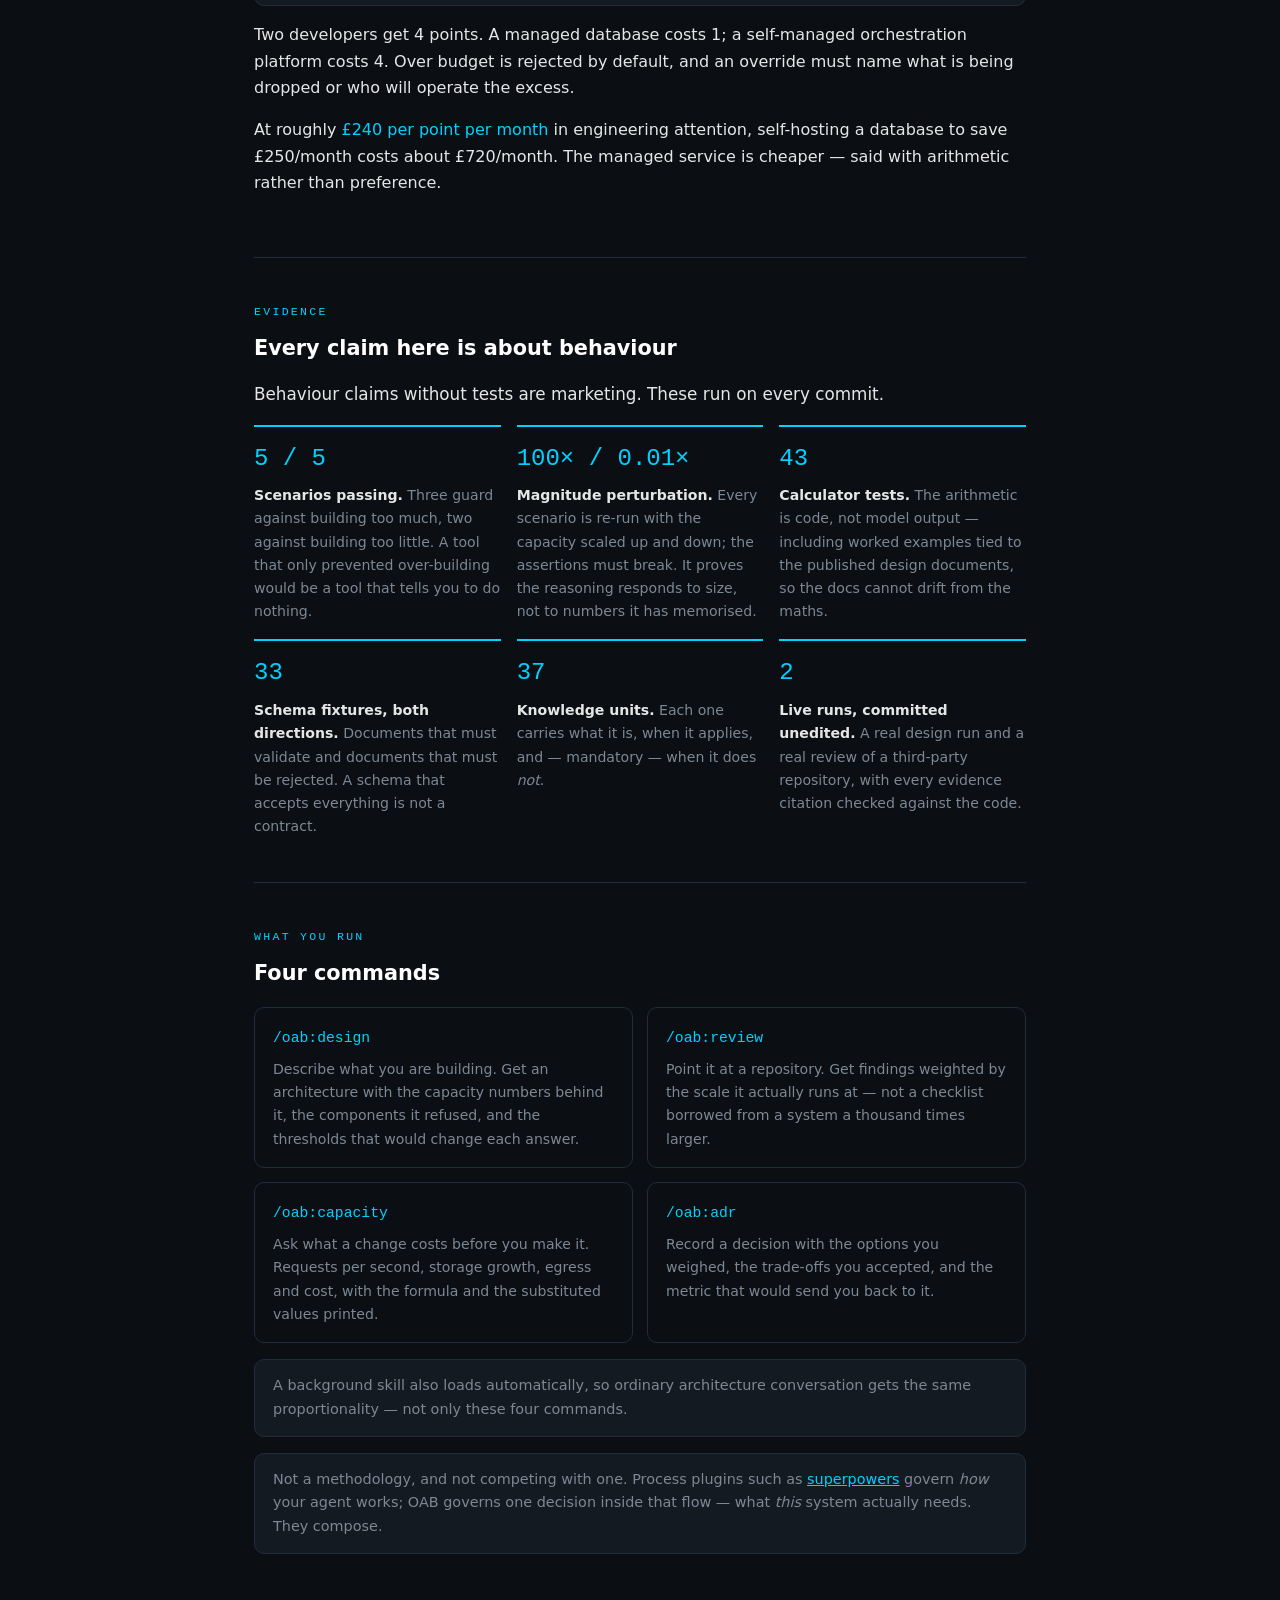
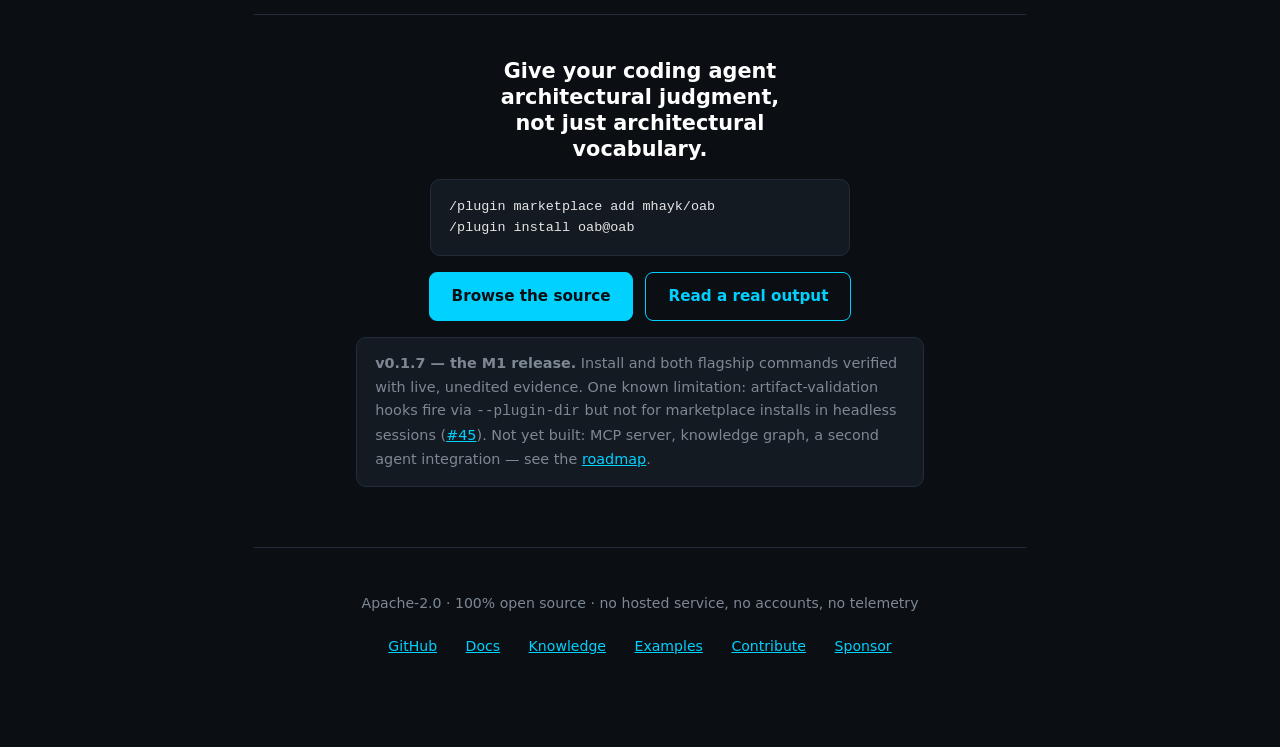
==== commit 72ef2062: "docs: position OAB alongside process plugins, not against them A short section in all three READMEs " ====
--- a/website/index.html
+++ b/website/index.html
@@ -313,6 +313,10 @@
   </div>
   <p class="note">A background skill also loads automatically, so ordinary architecture
   conversation gets the same proportionality — not only these four commands.</p>
+  <p class="note">Not a methodology, and not competing with one. Process plugins such as
+  <a href="https://github.com/obra/superpowers">superpowers</a> govern <em>how</em> your agent
+  works; OAB governs one decision inside that flow — what <em>this</em> system actually needs.
+  They compose.</p>
 </section>
 
 <section class="final" id="install">
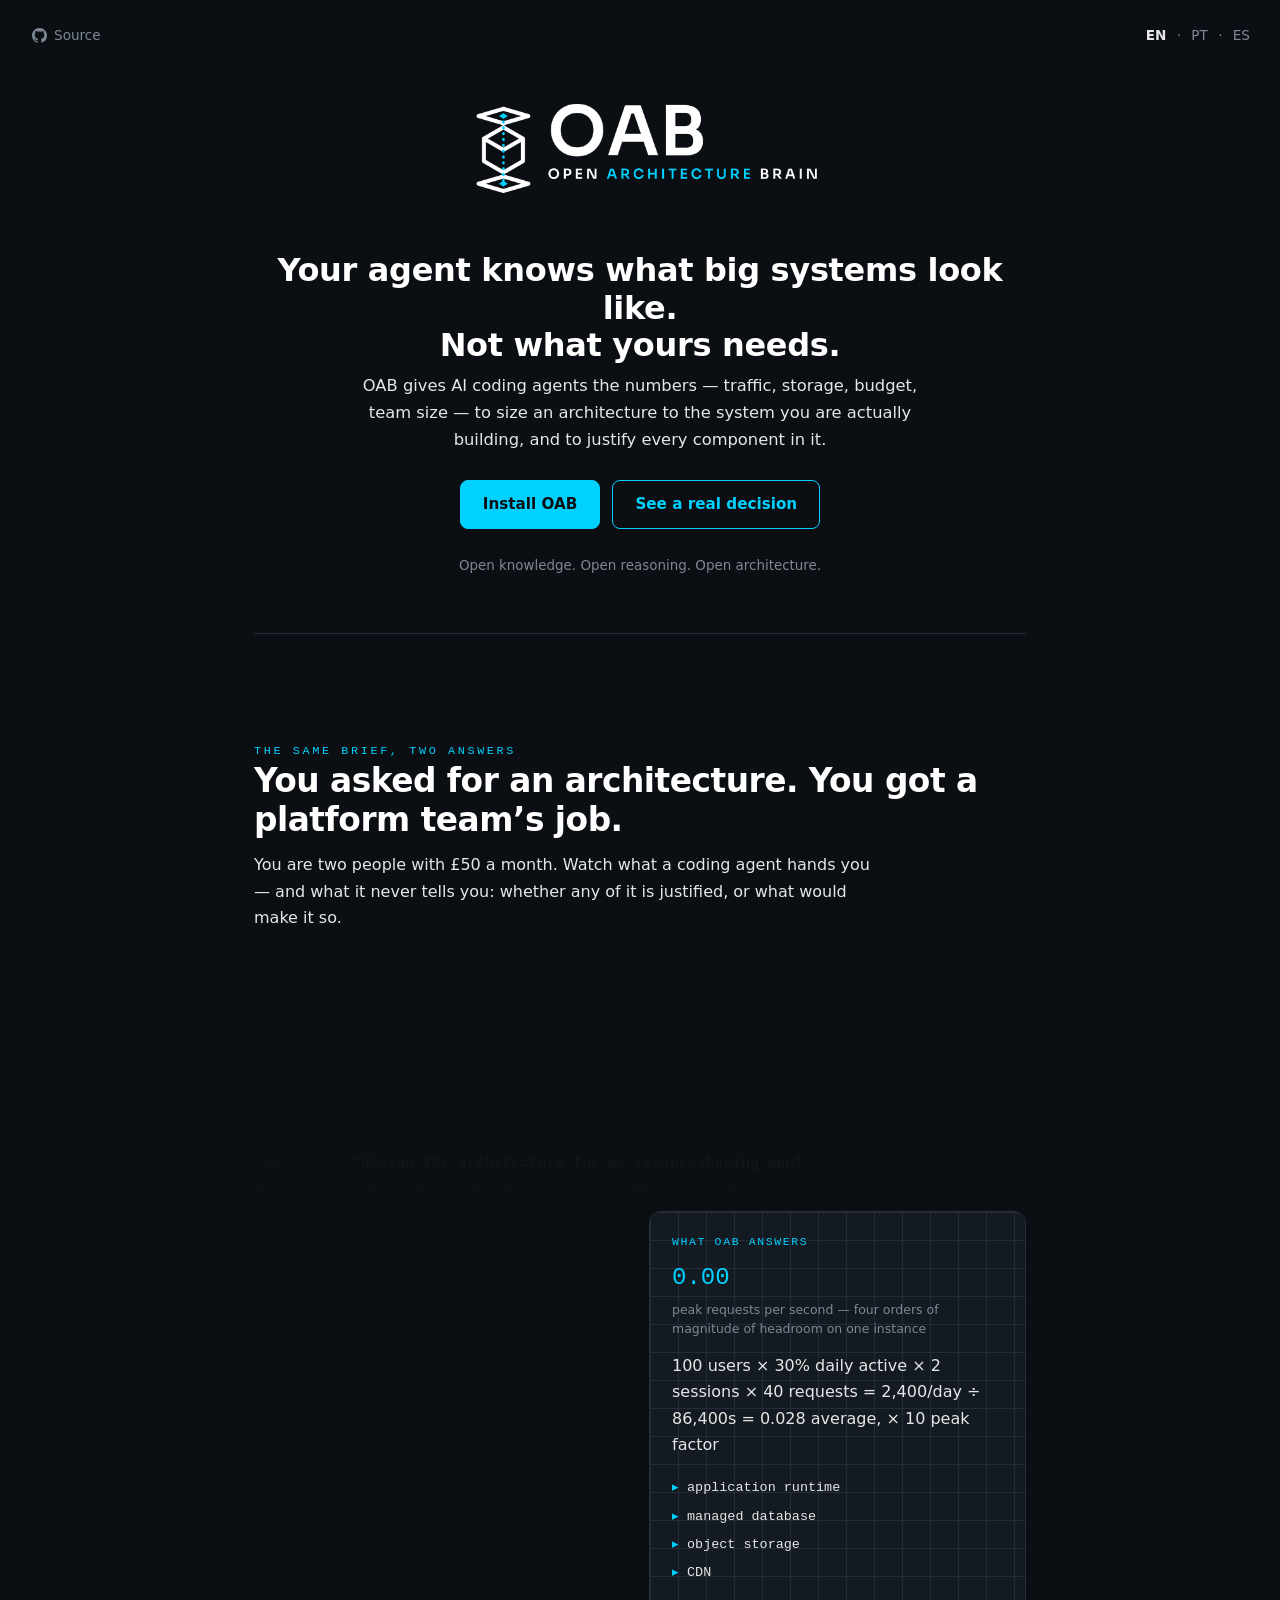
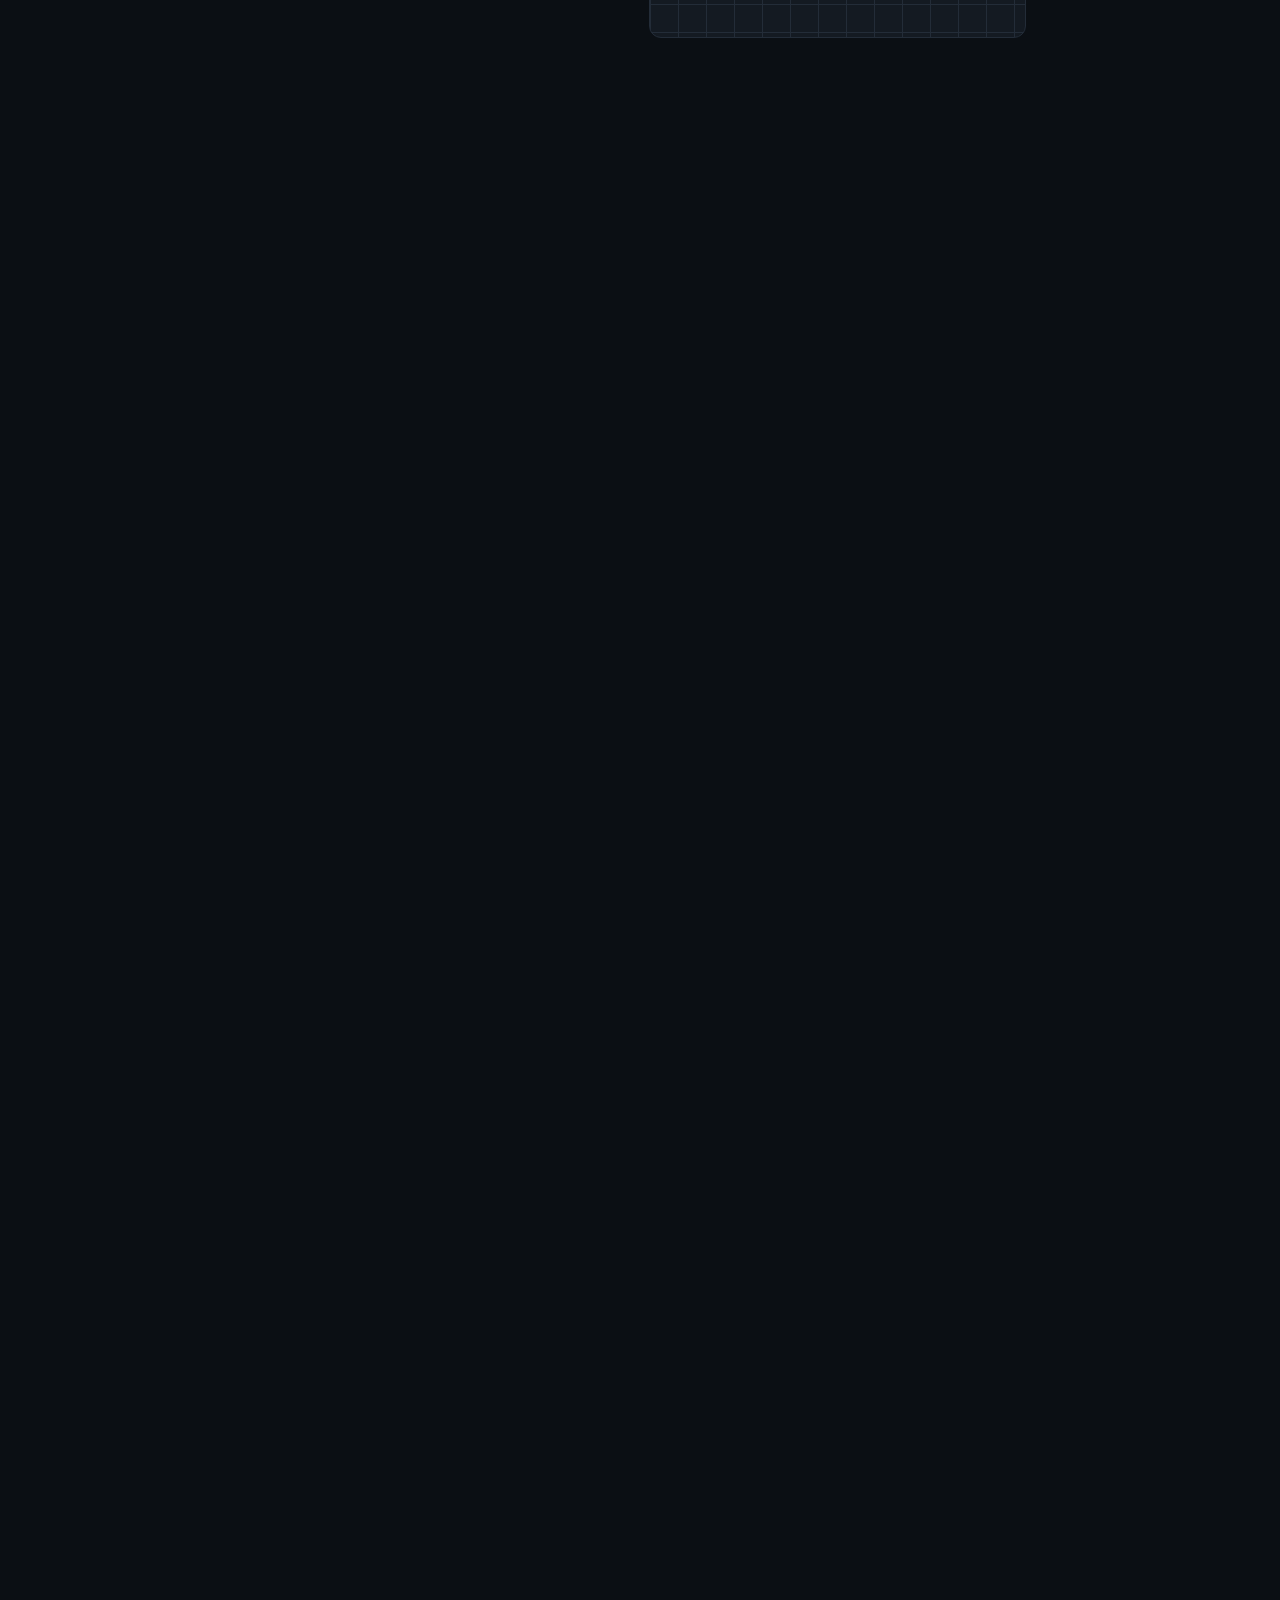
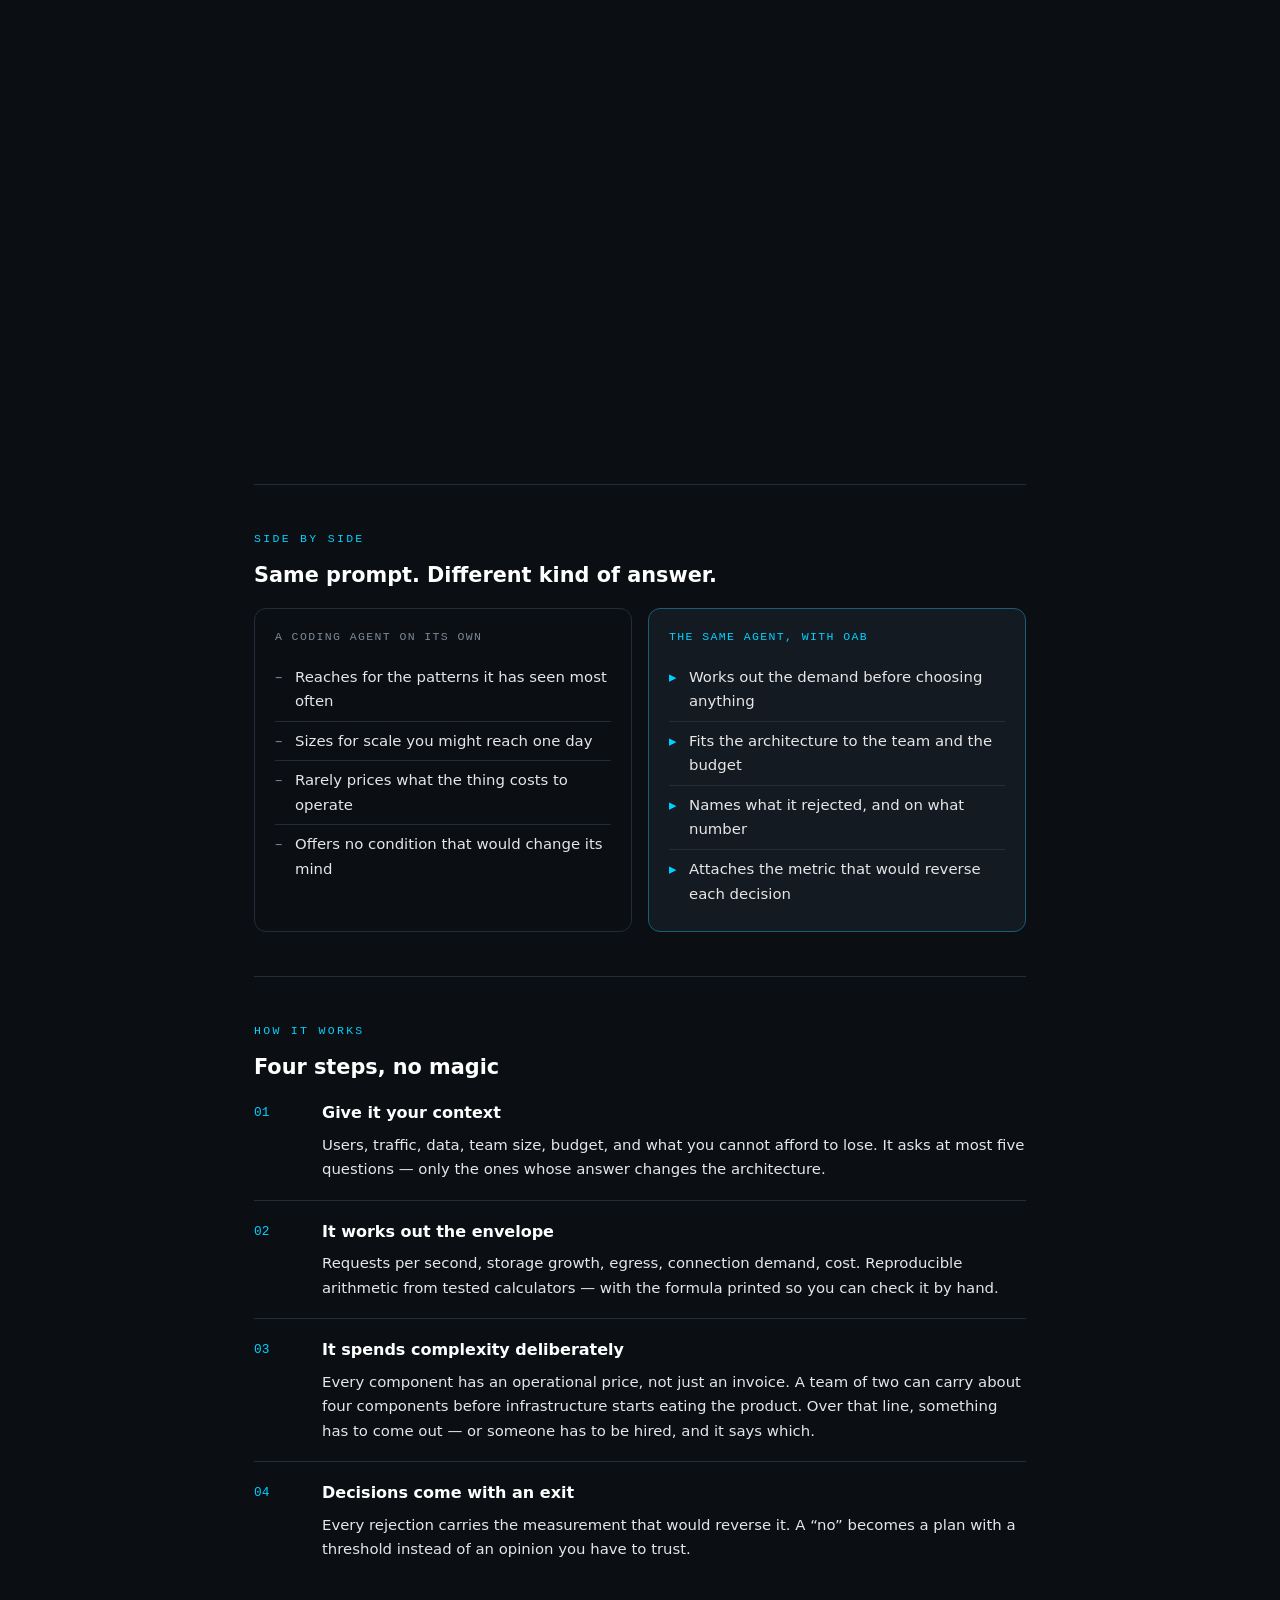
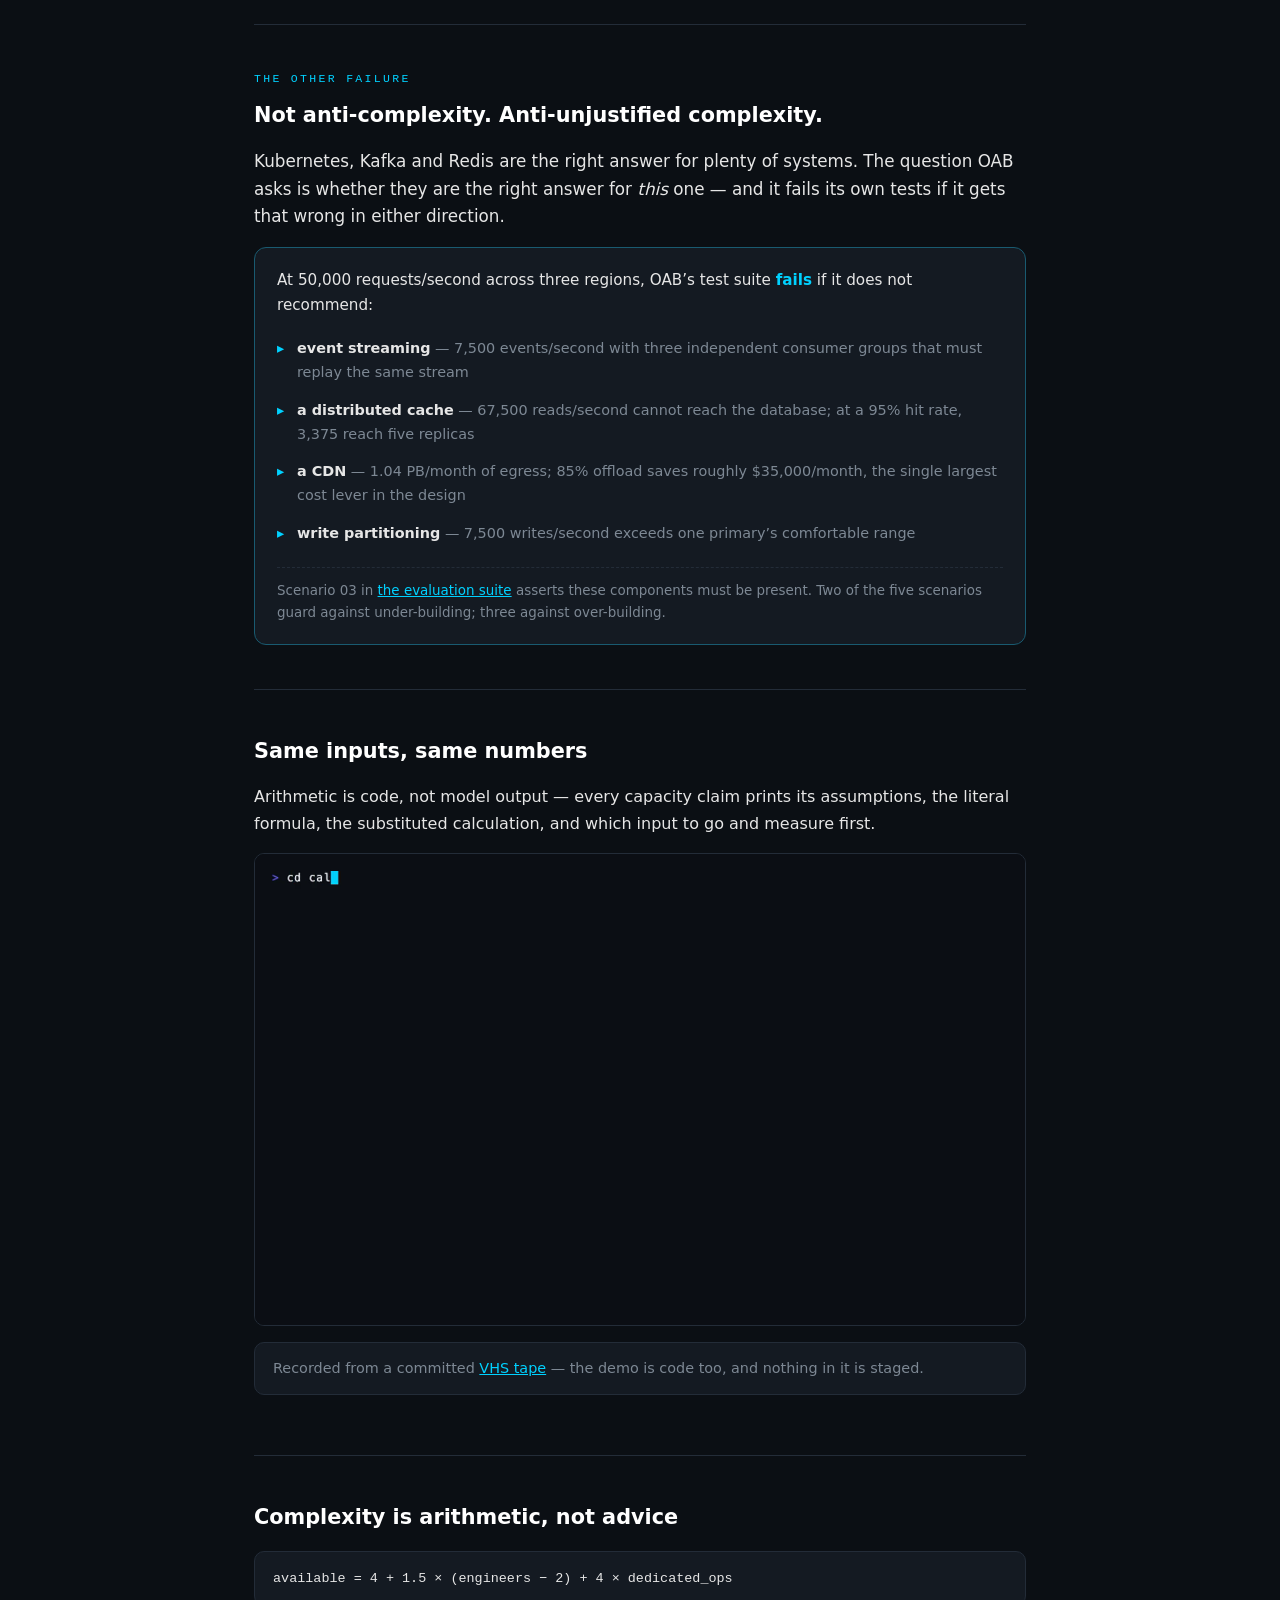
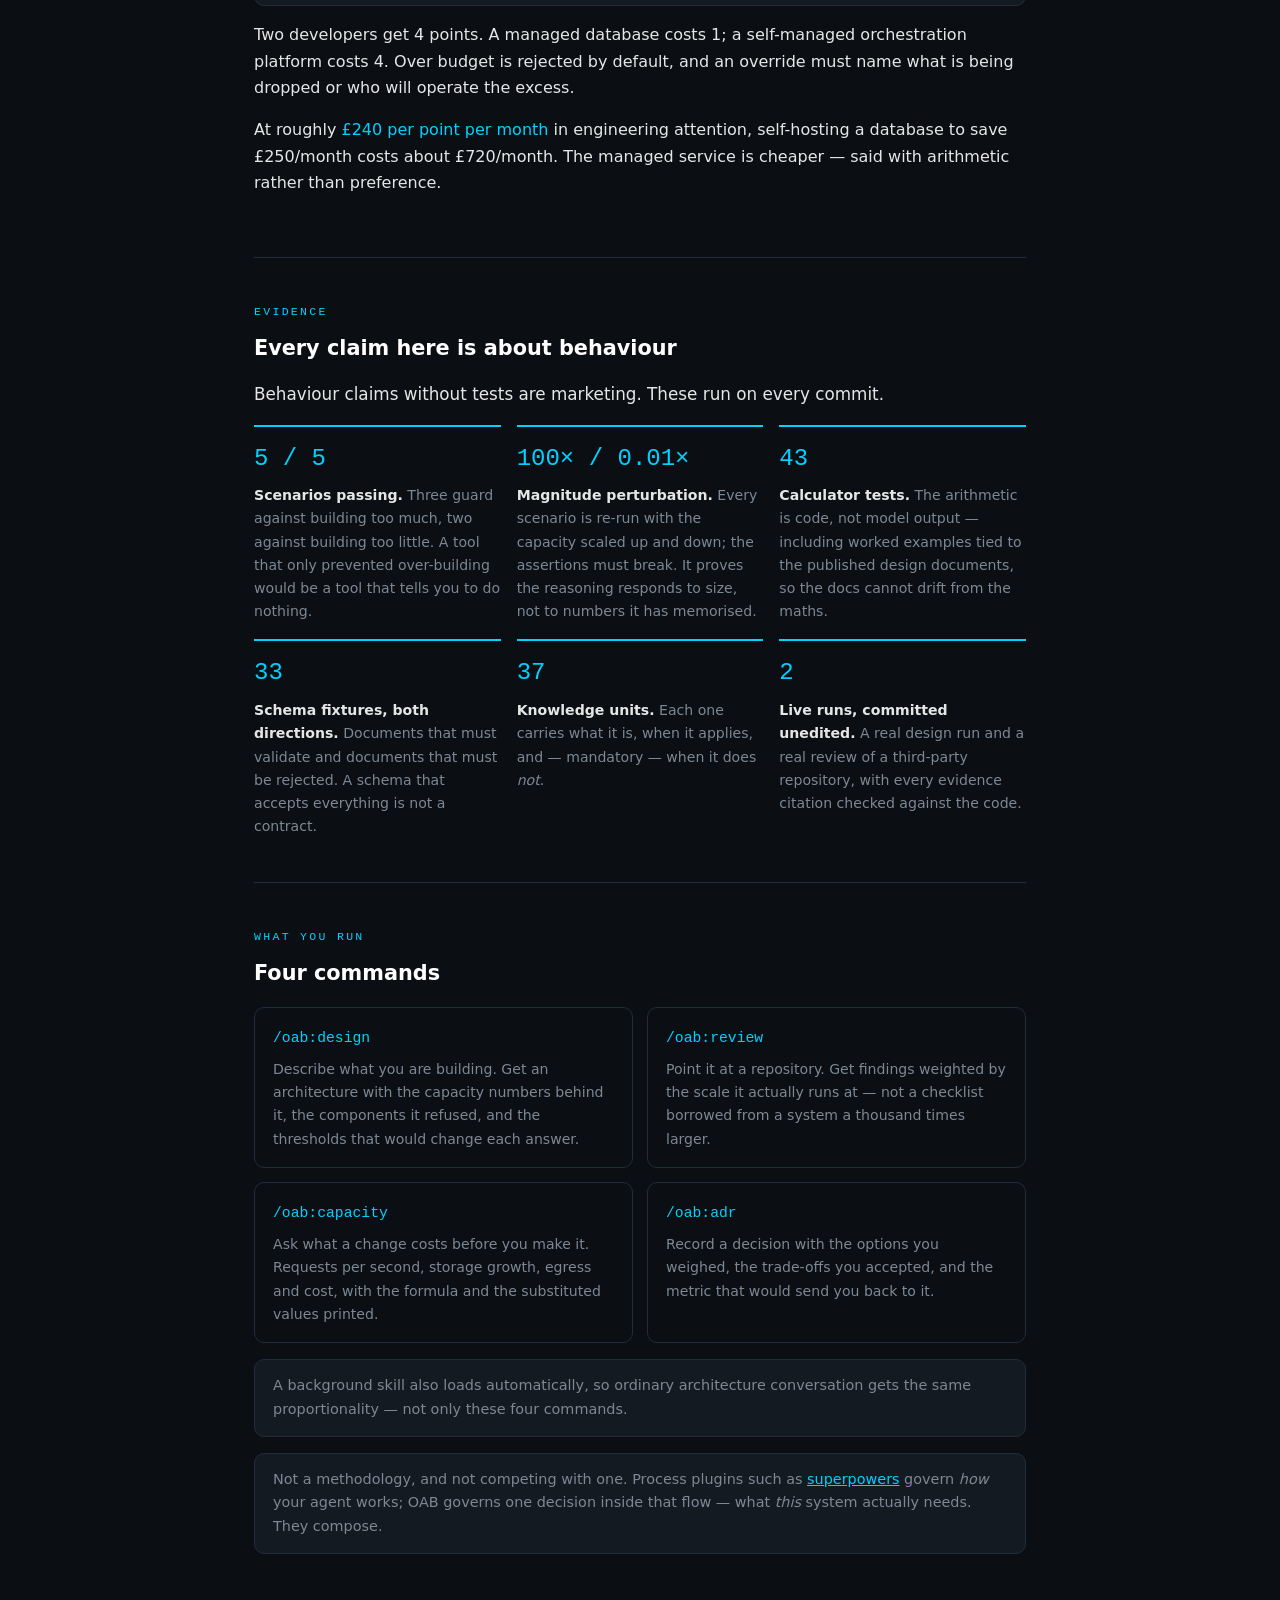
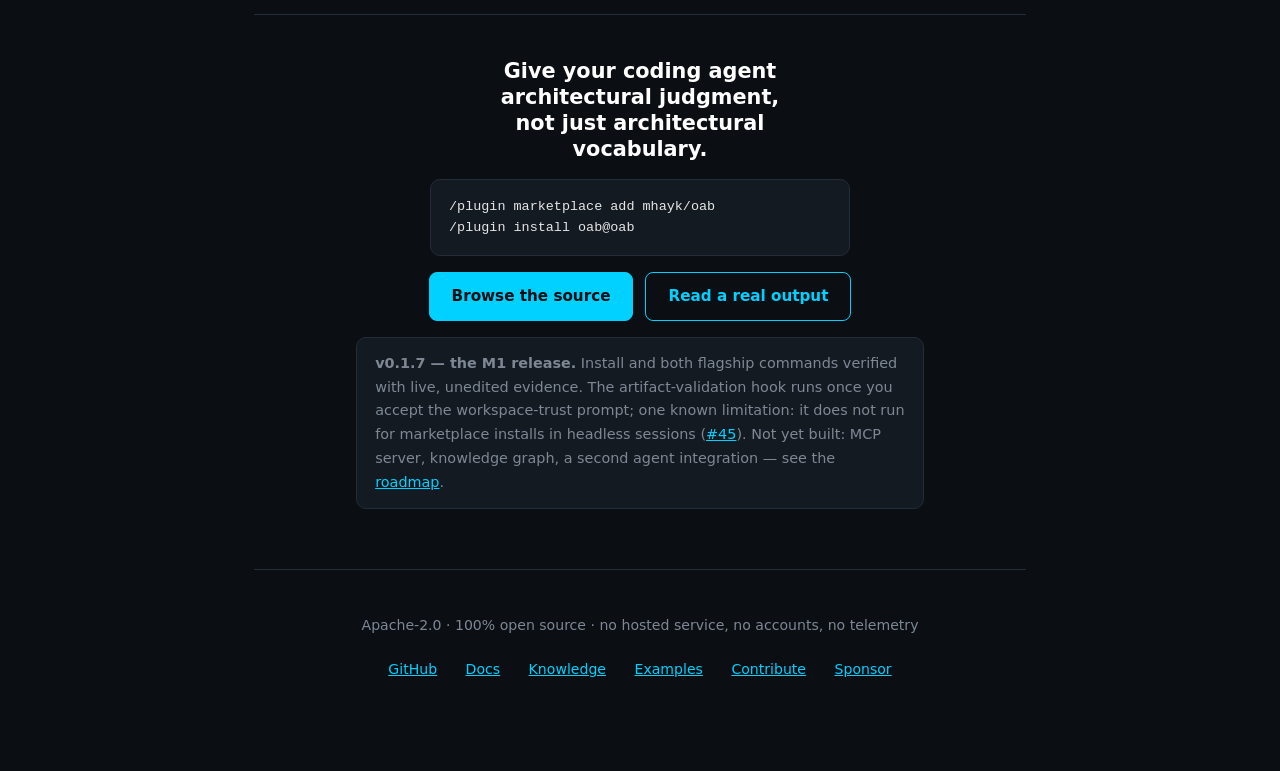
==== commit 3c248d28: "docs: record that installed-plugin hooks fire once the workspace is trusted @gabrielevanger verified" ====
--- a/website/index.html
+++ b/website/index.html
@@ -328,9 +328,9 @@
     <a class="btn" href="https://github.com/mhayk/oab/tree/main/examples">Read a real output</a>
   </div>
   <p class="note"><strong>v0.1.7 — the M1 release.</strong> Install and both flagship commands
-  verified with live, unedited evidence. One known limitation: artifact-validation hooks fire via
-  <code>--plugin-dir</code> but not for marketplace installs in headless sessions
-  (<a href="https://github.com/mhayk/oab/issues/45">#45</a>). Not yet built: MCP server, knowledge
+  verified with live, unedited evidence. The artifact-validation hook runs once you accept the
+  workspace-trust prompt; one known limitation: it does not run for marketplace installs in headless
+  sessions (<a href="https://github.com/mhayk/oab/issues/45">#45</a>). Not yet built: MCP server, knowledge
   graph, a second agent integration — see the
   <a href="https://github.com/mhayk/oab/blob/main/ROADMAP.md">roadmap</a>.</p>
 </section>
